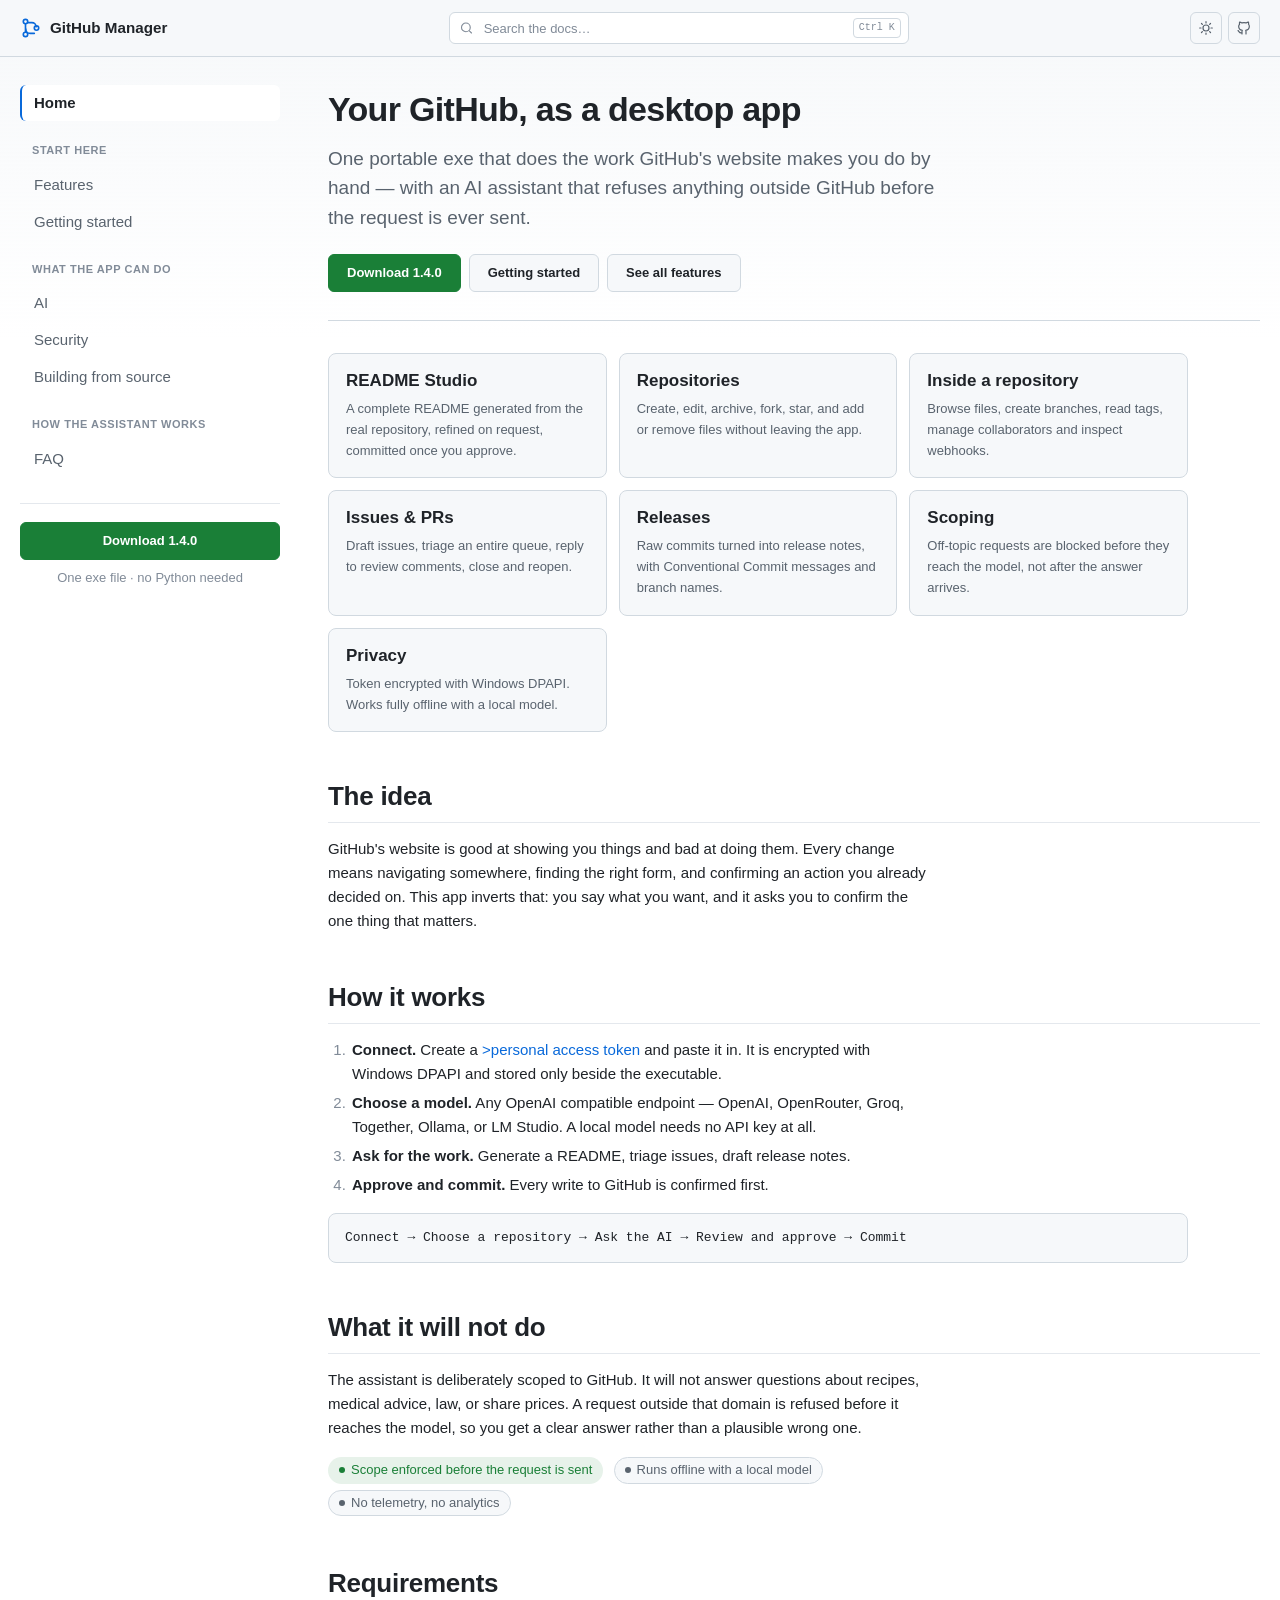
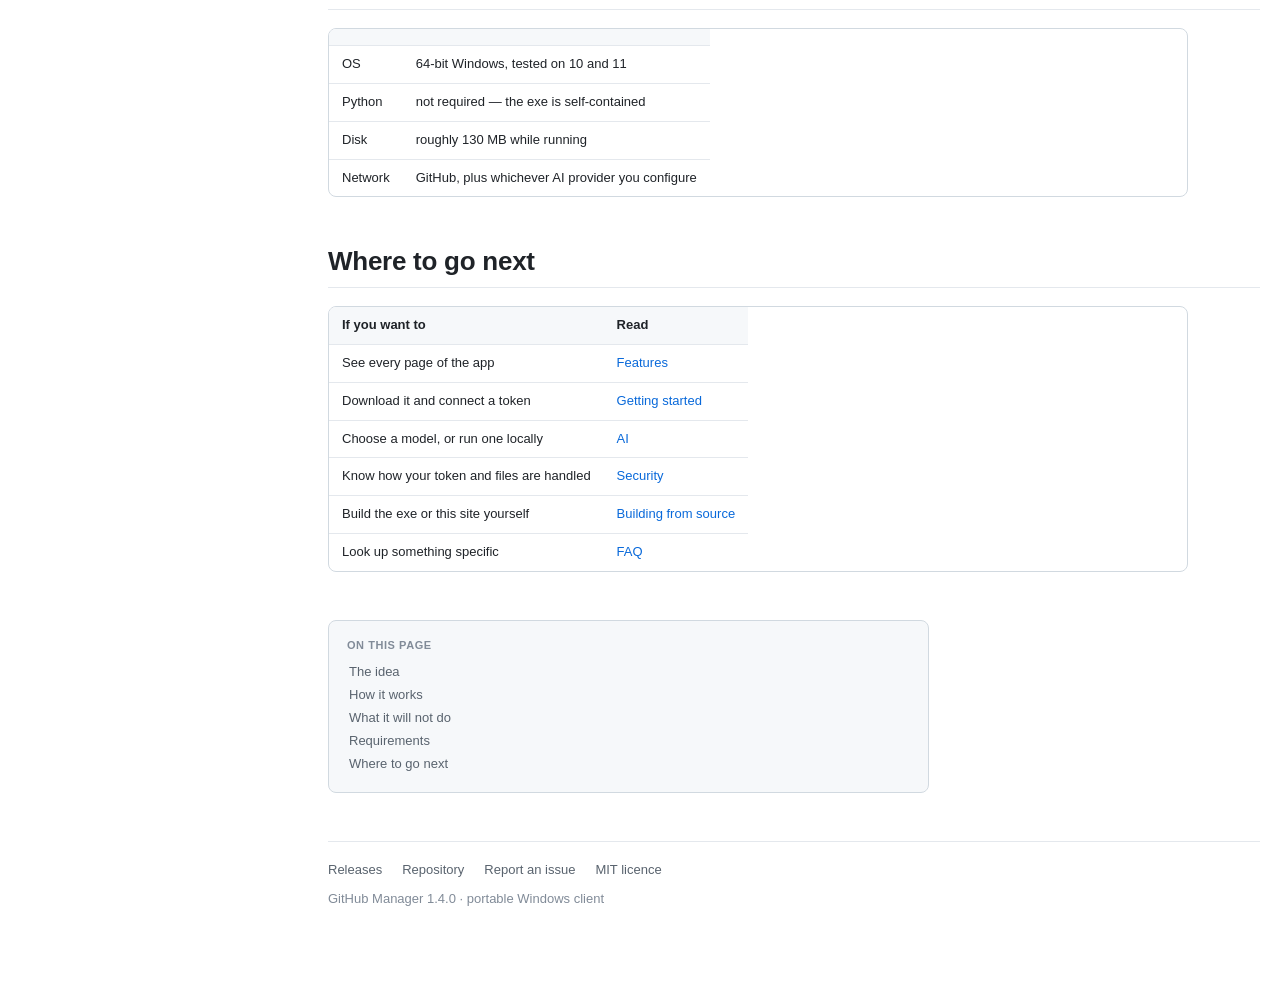
==== docs/index.html @ e084b6c0 "Add a Repository page for browsing files, branches, tags and people The Repositories page manages th" ====
<!DOCTYPE html>
<html lang="en" dir="ltr">
<head>
<meta charset="utf-8">
<meta name="viewport" content="width=device-width, initial-scale=1">
<!-- Pages are served straight from this folder with no header of our own, so the
     policy travels with the document. It refuses inline script and event handler
     attributes even if something slipped past the body sanitiser, which is what
     turns a mistake in a markdown file into broken markup instead of a compromise.
     'unsafe-inline' is needed for style only, because markdown carries style
     attributes. -->
<meta http-equiv="Content-Security-Policy" content="default-src 'self'; script-src 'self'; style-src 'self' 'unsafe-inline' https://rsms.me; font-src 'self' https://rsms.me data:; img-src 'self' data:; connect-src 'self'; object-src 'none'; base-uri 'none'; form-action 'none'; frame-ancestors 'none'">
<meta name="referrer" content="strict-origin-when-cross-origin">
<title>Home · GitHub Manager</title>
<meta name="description" content="GitHub Manager — a portable GitHub desktop client with an AI assistant that only ever works on GitHub.">
<link rel="preconnect" href="https://rsms.me/inter" crossorigin>
<link rel="stylesheet" href="https://rsms.me/inter/inter.css">
<link rel="stylesheet" href="assets/style.css">
<link rel="icon" href="assets/favicon.svg" type="image/svg+xml">
<meta property="og:title" content="Home · GitHub Manager">
<meta property="og:description" content="GitHub Manager — a portable GitHub desktop client with an AI assistant that only ever works on GitHub.">
</head>
<body>
<a class="skip" href="#main">Skip to content</a>

<header class="site-header">
  <div class="bar">
    <button class="icon-btn nav-toggle" id="navToggle" aria-label="Menu" aria-expanded="false">
      <svg viewBox="0 0 24 24" aria-hidden="true"><path d="M4 7h16M4 12h16M4 17h16"/></svg>
    </button>

    <a class="brand" href="index.html">
      <svg class="brand-mark" viewBox="0 0 24 24" aria-hidden="true">
        <circle cx="6" cy="5" r="2.4"/><circle cx="6" cy="19" r="2.4"/><circle cx="18" cy="12" r="2.4"/>
        <path d="M6 7.4v9.2M8.4 6.1h4.6a4.6 4.6 0 0 1 4.6 4.6v-.3M15.6 17.9h-4.6A4.6 4.6 0 0 1 6.4 13.3v-.3"/>
      </svg>
      <span>GitHub&nbsp;Manager</span>
    </a>

    <div class="search" role="search">
      <svg class="search-icon" viewBox="0 0 24 24" aria-hidden="true">
        <circle cx="11" cy="11" r="7"/><path d="M20 20l-3.5-3.5"/>
      </svg>
      <input id="searchInput" type="search" placeholder="Search the docs…"
             autocomplete="off" aria-label="Search the documentation" aria-controls="searchResults">
      <kbd class="hint" id="searchHint">Ctrl K</kbd>
      <div class="results" id="searchResults" hidden></div>
    </div>

    <div class="actions">
      <button class="icon-btn" id="themeToggle" aria-label="Switch theme">
        <svg class="i-sun" viewBox="0 0 24 24" aria-hidden="true">
          <circle cx="12" cy="12" r="4.5"/>
          <path d="M12 2.5v2M12 19.5v2M2.5 12h2M19.5 12h2M5.2 5.2l1.4 1.4M17.4 17.4l1.4 1.4M18.8 5.2l-1.4 1.4M6.6 17.4l-1.4 1.4"/>
        </svg>
        <svg class="i-moon" viewBox="0 0 24 24" aria-hidden="true">
          <path d="M20 14.5A8.5 8.5 0 0 1 9.5 4a8.5 8.5 0 1 0 10.5 10.5z"/>
        </svg>
      </button>
      <a class="icon-btn" href="https://github.com/mrlurix/github-manager" target="_blank" rel="noopener noreferrer" aria-label="Repository on GitHub">
        <svg viewBox="0 0 24 24" aria-hidden="true">
          <path d="M9 19c-4.3 1.4-4.3-2.5-6-3m12 5v-3.5c0-1 .1-1.4-.5-2 2.8-.3 5.5-1.4 5.5-6a4.6 4.6 0 0 0-1.3-3.2 4.2 4.2 0 0 0-.1-3.2s-1.1-.3-3.5 1.3a12 12 0 0 0-6.2 0C6.6 2.8 5.5 3.1 5.5 3.1a4.2 4.2 0 0 0-.1 3.2A4.6 4.6 0 0 0 4 9.5c0 4.6 2.7 5.7 5.5 6-.6.6-.6 1.2-.5 2V21"/>
        </svg>
      </a>
    </div>
  </div>
</header>

<div class="shell">
  <aside class="sidebar" id="sidebar">
    <nav class="nav"><a class="nav-link is-active" href="index.html" aria-current="page">Home</a><p class="nav-caption">Start here</p><a class="nav-link" href="features.html">Features</a><a class="nav-link" href="install.html">Getting started</a><p class="nav-caption">What the app can do</p><a class="nav-link" href="ai.html">AI</a><a class="nav-link" href="security.html">Security</a><a class="nav-link" href="build.html">Building from source</a><p class="nav-caption">How the assistant works</p><a class="nav-link" href="faq.html">FAQ</a></nav>
    <div class="sidebar-foot">
      <a class="btn btn-primary" href="https://github.com/mrlurix/github-manager/releases/latest/download/GitHubManager.exe" target="_blank" rel="noopener noreferrer">Download 1.4.0</a>
      <p class="muted">One exe file · no Python needed</p>
    </div>
  </aside>

  <main id="main" class="content">
<div class="hero">
  <h1>Your GitHub, as a desktop app</h1>
  <p>
    One portable exe that does the work GitHub's website makes you do by hand —
    with an AI assistant that refuses anything outside GitHub before the request
    is ever sent.
  </p>
  <div class="hero-actions">
    <a class="btn btn-primary" href="https://github.com/mrlurix/github-manager/releases/latest" target="_blank" rel="noopener noreferrer">Download 1.4.0</a>
    <a class="btn" href="install.html" target="_blank" rel="noopener noreferrer">Getting started</a>
    <a class="btn" href="features.html" target="_blank" rel="noopener noreferrer">See all features</a>
  </div>
</div>
<div class="cards">
  <div class="card">
    <h3>README Studio</h3>
    <p>A complete README generated from the real repository, refined on request, committed once you approve.</p>
  </div>
  <div class="card">
    <h3>Repositories</h3>
    <p>Create, edit, archive, fork, star, and add or remove files without leaving the app.</p>
  </div>
  <div class="card">
    <h3>Inside a repository</h3>
    <p>Browse files, create branches, read tags, manage collaborators and inspect webhooks.</p>
  </div>
  <div class="card">
    <h3>Issues &amp; PRs</h3>
    <p>Draft issues, triage an entire queue, reply to review comments, close and reopen.</p>
  </div>
  <div class="card">
    <h3>Releases</h3>
    <p>Raw commits turned into release notes, with Conventional Commit messages and branch names.</p>
  </div>
  <div class="card">
    <h3>Scoping</h3>
    <p>Off-topic requests are blocked before they reach the model, not after the answer arrives.</p>
  </div>
  <div class="card">
    <h3>Privacy</h3>
    <p>Token encrypted with Windows DPAPI. Works fully offline with a local model.</p>
  </div>
</div>
<h2 id="the-idea">The idea</h2>
<p>GitHub's website is good at showing you things and bad at doing them. Every
change means navigating somewhere, finding the right form, and confirming an
action you already decided on. This app inverts that: you say what you want, and
it asks you to confirm the one thing that matters.</p>
<h2 id="how-it-works">How it works</h2>
<ol>
<li><strong>Connect.</strong> Create a <a href="https://github.com/settings/tokens" target="_blank" rel="noopener noreferrer">&gt;personal access token</a>
and paste it in. It is encrypted with Windows DPAPI and stored only beside
the executable.</li>
<li><strong>Choose a model.</strong> Any OpenAI compatible endpoint — OpenAI, OpenRouter,
Groq, Together, Ollama, or LM Studio. A local model needs no API key at all.</li>
<li><strong>Ask for the work.</strong> Generate a README, triage issues, draft release notes.</li>
<li><strong>Approve and commit.</strong> Every write to GitHub is confirmed first.</li>
</ol>
<pre><code class="language-text">Connect → Choose a repository → Ask the AI → Review and approve → Commit
</code></pre>
<h2 id="what-it-will-not-do">What it will not do</h2>
<p>The assistant is deliberately scoped to GitHub. It will not answer questions
about recipes, medical advice, law, or share prices. A request outside that
domain is refused before it reaches the model, so you get a clear answer rather
than a plausible wrong one.</p>
<p><span class="pill pill-ok">Scope enforced before the request is sent</span>
<span class="pill">Runs offline with a local model</span>
<span class="pill">No telemetry, no analytics</span></p>
<h2 id="requirements">Requirements</h2>
<table>
<thead>
<tr>
<th></th>
<th></th>
</tr>
</thead>
<tbody>
<tr>
<td>OS</td>
<td>64-bit Windows, tested on 10 and 11</td>
</tr>
<tr>
<td>Python</td>
<td>not required — the exe is self-contained</td>
</tr>
<tr>
<td>Disk</td>
<td>roughly 130 MB while running</td>
</tr>
<tr>
<td>Network</td>
<td>GitHub, plus whichever AI provider you configure</td>
</tr>
</tbody>
</table>
<h2 id="where-to-go-next">Where to go next</h2>
<table>
<thead>
<tr>
<th>If you want to</th>
<th>Read</th>
</tr>
</thead>
<tbody>
<tr>
<td>See every page of the app</td>
<td><a href="features.html" target="_blank" rel="noopener noreferrer">Features</a></td>
</tr>
<tr>
<td>Download it and connect a token</td>
<td><a href="install.html" target="_blank" rel="noopener noreferrer">Getting started</a></td>
</tr>
<tr>
<td>Choose a model, or run one locally</td>
<td><a href="ai.html" target="_blank" rel="noopener noreferrer">AI</a></td>
</tr>
<tr>
<td>Know how your token and files are handled</td>
<td><a href="security.html" target="_blank" rel="noopener noreferrer">Security</a></td>
</tr>
<tr>
<td>Build the exe or this site yourself</td>
<td><a href="build.html" target="_blank" rel="noopener noreferrer">Building from source</a></td>
</tr>
<tr>
<td>Look up something specific</td>
<td><a href="faq.html" target="_blank" rel="noopener noreferrer">FAQ</a></td>
</tr>
</tbody>
</table>

<nav class="toc" aria-labelledby="toc-heading"><p class="toc-title" id="toc-heading">On this page</p><ul><li class="toc-item toc-level-2"><a href="#the-idea">The idea</a></li><li class="toc-item toc-level-2"><a href="#how-it-works">How it works</a></li><li class="toc-item toc-level-2"><a href="#what-it-will-not-do">What it will not do</a></li><li class="toc-item toc-level-2"><a href="#requirements">Requirements</a></li><li class="toc-item toc-level-2"><a href="#where-to-go-next">Where to go next</a></li></ul></nav>
    <footer class="page-foot">
      <nav class="foot-nav" aria-label="Footer">
        <a href="https://github.com/mrlurix/github-manager/releases/latest" target="_blank" rel="noopener noreferrer">Releases</a>
        <a href="https://github.com/mrlurix/github-manager" target="_blank" rel="noopener noreferrer">Repository</a>
        <a href="https://github.com/mrlurix/github-manager/issues" target="_blank" rel="noopener noreferrer">Report an issue</a>
        <a href="https://github.com/mrlurix/github-manager/blob/main/LICENSE" target="_blank" rel="noopener noreferrer">MIT licence</a>
      </nav>
      <p class="muted-foot">GitHub Manager 1.4.0 &middot; portable Windows client</p>
    </footer>
  </main>
</div>

<script src="assets/search.js"></script>
<script src="assets/app.js"></script>
</body>
</html>
---- docs/assets/style.css ----
/* GitHub Manager documentation site.
   ---------------------------------------------------------------------------
   A dark-first theme modelled on the reading experience of GitHub's own docs:
   near-black surfaces, a wide persistent sidebar, and typography that does the
   work rather than decoration.

   Four rules hold the design together:

   1. Black is the default, not an inversion. Light mode is derived from the
      same hue ramp rather than being a separate palette, so the two never drift.
   2. One measure for prose (about 72 characters). Code and tables are allowed to
      run wider, because a path that wraps is a path you cannot read.
   3. Hierarchy from weight and spacing. The type scale moves in small steps, so
      no single jump shouts.
   4. Green means "this works", red means "this breaks", amber means "look here".
      Nothing else is coloured, so a colour always carries meaning.
*/

/* ------------------------------------------------------------------- tokens */
:root {
  /* Surfaces climb in lightness toward the reader. Each step is deliberately
     small: on a dark theme, big jumps between panels look like holes. */
  --bg: #010409;
  --bg-raised: #0d1117;
  --surface: #161b22;
  --surface-2: #1c2128;
  --surface-3: #262c36;

  --border: #30363d;
  --border-strong: #484f58;
  --border-subtle: #21262d;

  --text: #f0f6fc;
  --text-dim: #9198a1;
  --text-faint: #6e7681;

  --accent: #2f81f7;
  --accent-hover: #4c8ef7;
  --accent-soft: rgba(47, 129, 247, 0.12);
  --accent-line: rgba(47, 129, 247, 0.4);

  --ok: #3fb950;
  --ok-soft: rgba(63, 185, 80, 0.14);
  --warn: #d29922;
  --warn-soft: rgba(210, 153, 34, 0.14);
  --danger: #f85149;
  --danger-soft: rgba(248, 81, 73, 0.12);

  --focus: #1f6feb;

  /* Type scale: 1.125 ratio, capped so headings never dominate the measure. */
  --step--1: 0.8125rem;
  --step-0: 0.9375rem;
  --step-1: 1.0625rem;
  --step-2: 1.1875rem;
  --step-3: 1.375rem;
  --step-4: 1.625rem;
  --step-5: 2.125rem;

  --sans: "Inter", -apple-system, BlinkMacSystemFont, "Segoe UI", "Noto Sans",
    Helvetica, Arial, sans-serif;
  --mono: ui-monospace, SFMono-Regular, "SF Mono", Menlo, Consolas,
    "Liberation Mono", monospace;

  --header-h: 56px;
  --sidebar-w: 260px;
  --measure: 72ch;
  --radius-sm: 6px;
  --radius: 8px;
  --ease: cubic-bezier(0.2, 0, 0.13, 1);
}

/* Light mode is a re-mapping of the same ramp, not a second design. */
html[data-theme="light"] {
  --bg: #ffffff;
  --bg-raised: #f6f8fa;
  --surface: #ffffff;
  --surface-2: #f6f8fa;
  --surface-3: #eaeef2;

  --border: #d1d9e0;
  --border-strong: #afb8c1;
  --border-subtle: #e4e8ed;

  --text: #1f2328;
  --text-dim: #59636e;
  --text-faint: #818b98;

  --accent: #0969da;
  --accent-hover: #0550ae;
  --accent-soft: rgba(9, 105, 218, 0.08);
  --accent-line: rgba(9, 105, 218, 0.3);

  --ok: #1a7f37;
  --ok-soft: rgba(26, 127, 55, 0.1);
  --warn: #9a6700;
  --warn-soft: rgba(154, 103, 0, 0.1);
  --danger: #cf222e;
  --danger-soft: rgba(207, 34, 46, 0.08);

  --focus: #0969da;
}

* { box-sizing: border-box; }

html {
  scroll-behavior: smooth;
  scroll-padding-top: calc(var(--header-h) + 16px);
  -webkit-text-size-adjust: 100%;
}

body {
  margin: 0;
  background: var(--bg);
  color: var(--text);
  font-family: var(--sans);
  font-size: var(--step-0);
  line-height: 1.6;
  -webkit-font-smoothing: antialiased;
  /* GitHub's UI font has old-style numerals in places; this keeps digits lining
     up in tables and shortcut lists. */
  font-variant-numeric: tabular-nums;
}

/* The header is opaque enough to sit on content while scrolling without the text
   showing through, which is what makes a sticky bar feel solid rather than
   ghostly. */
body::before {
  content: "";
  position: fixed;
  inset: 0 0 auto 0;
  height: 340px;
  background: linear-gradient(180deg, var(--bg-raised), transparent);
  pointer-events: none;
  z-index: 0;
}

a { color: var(--accent); text-decoration: none; }
a:hover { color: var(--accent-hover); text-decoration: underline; }
a:focus-visible, button:focus-visible, input:focus-visible {
  outline: 2px solid var(--focus);
  outline-offset: 2px;
  border-radius: 3px;
}

svg {
  width: 16px; height: 16px;
  fill: none; stroke: currentColor;
  stroke-width: 1.8; stroke-linecap: round; stroke-linejoin: round;
  flex: none;
}

::selection { background: var(--accent-soft); }

.skip {
  position: absolute; inset-inline-start: -9999px; top: 0; z-index: 100;
  background: var(--accent); color: #fff; font-weight: 600;
  padding: 10px 16px; border-radius: 0 0 var(--radius-sm) var(--radius-sm);
}
.skip:focus { inset-inline-start: 12px; }

/* ------------------------------------------------------------------- header */
.site-header {
  position: sticky; top: 0; z-index: 40;
  background: var(--bg-raised);
  border-bottom: 1px solid var(--border);
}

.bar {
  height: var(--header-h);
  display: flex; align-items: center; gap: 12px;
  padding: 0 20px; max-width: 1400px; margin: 0 auto;
}

.brand {
  display: flex; align-items: center; gap: 8px;
  font-weight: 600; font-size: 0.95rem; color: var(--text);
  white-space: nowrap;
}
.brand:hover { text-decoration: none; color: var(--accent-hover); }
.brand-mark { width: 22px; height: 22px; color: var(--accent); }

.icon-btn {
  display: grid; place-items: center;
  width: 32px; height: 32px; flex: none;
  border: 1px solid var(--border); border-radius: var(--radius-sm);
  background: transparent; color: var(--text-dim); cursor: pointer;
  transition: color .14s var(--ease), border-color .14s var(--ease);
}
.icon-btn:hover { color: var(--text); border-color: var(--border-strong); }
html[data-theme="light"] .i-moon,
html:not([data-theme="light"]) .i-sun { display: none; }

.nav-toggle { display: none; }
.actions { display: flex; gap: 6px; flex: none; }

/* -------------------------------------------------------------------- search */
.search { position: relative; flex: 1; max-width: 460px; margin-inline: auto; }

.search-icon {
  position: absolute; inset-inline-start: 10px; top: 50%;
  transform: translateY(-50%);
  color: var(--text-faint); pointer-events: none; width: 15px; height: 15px;
}

.search input {
  width: 100%; height: 32px;
  padding: 0 60px 0 34px;
  border: 1px solid var(--border); border-radius: var(--radius-sm);
  background: var(--bg); color: var(--text);
  font: inherit; font-size: var(--step--1); outline: none;
  transition: border-color .14s var(--ease), box-shadow .14s var(--ease);
}
.search input::placeholder { color: var(--text-faint); }
.search input:focus {
  border-color: var(--accent);
  box-shadow: 0 0 0 3px var(--accent-soft);
}
.search input::-webkit-search-cancel-button { display: none; }

.hint {
  position: absolute; inset-inline-end: 8px; top: 50%; transform: translateY(-50%);
  font-family: var(--mono); font-size: 10px; color: var(--text-faint);
  border: 1px solid var(--border); border-radius: 4px; padding: 1px 5px;
  pointer-events: none;
}
.search input:focus ~ .hint { display: none; }

.results {
  position: absolute; top: calc(100% + 8px); inset-inline: 0;
  background: var(--surface); border: 1px solid var(--border-strong);
  border-radius: var(--radius); box-shadow: 0 16px 48px rgba(1, 4, 9, 0.8);
  max-height: min(66vh, 500px); overflow-y: auto; overscroll-behavior: contain;
  padding: 5px; z-index: 60;
}

.result {
  display: block; padding: 8px 11px;
  border-radius: var(--radius-sm);
  color: var(--text); line-height: 1.5;
  border-inline-start: 2px solid transparent;
}
.result:hover, .result.is-active {
  background: var(--surface-2); text-decoration: none;
  border-inline-start-color: var(--accent);
}
.result-title { display: block; font-weight: 600; font-size: var(--step--1); }
.result-page {
  display: inline-block; font-size: 10.5px; color: var(--accent);
  background: var(--accent-soft); border-radius: 4px;
  padding: 0 5px; margin-inline-end: 6px; font-weight: 600;
}
.result-text { display: block; font-size: var(--step--1); color: var(--text-dim); margin-top: 3px; }
.result-text mark, .result-title mark {
  background: rgba(210, 153, 34, 0.35); color: var(--text);
  border-radius: 2px; padding: 0 1px;
}
.result-empty { padding: 18px; text-align: center; color: var(--text-faint); font-size: var(--step--1); }

/* --------------------------------------------------------------------- shell */
.shell {
  position: relative; z-index: 1;
  display: grid; grid-template-columns: var(--sidebar-w) minmax(0, 1fr);
  gap: 48px; max-width: 1400px; margin: 0 auto; padding: 0 20px 72px;
}

.sidebar {
  position: sticky; top: var(--header-h); align-self: start;
  padding: 28px 0 24px;
  /* The sidebar scrolls inside the viewport instead of running past it, so the
     last nav item is always reachable without scrolling the whole page. */
  max-height: calc(100vh - var(--header-h));
  overflow-y: auto; overscroll-behavior: contain;
}

.nav { display: flex; flex-direction: column; gap: 1px; }

.nav-caption {
  font-size: 0.6875rem; font-weight: 600;
  text-transform: uppercase; letter-spacing: 0.05em;
  color: var(--text-faint);
  padding: 0 12px; margin: 20px 0 6px;
}
.nav-caption:first-child { margin-top: 0; }

.nav-link {
  display: flex; align-items: center; gap: 8px;
  padding: 6px 12px; border-radius: var(--radius-sm);
  color: var(--text-dim); font-size: var(--step-0); font-weight: 500;
  border-inline-start: 2px solid transparent;
  transition: color .14s var(--ease), background .14s var(--ease);
}
.nav-link:hover { background: var(--surface); color: var(--text); text-decoration: none; }
.nav-link.is-active {
  color: var(--text); background: var(--surface);
  border-inline-start-color: var(--accent); font-weight: 600;
}

.sidebar-foot {
  margin-top: 26px; padding-top: 18px;
  border-top: 1px solid var(--border-subtle);
}

.btn {
  display: inline-flex; align-items: center; justify-content: center; gap: 7px;
  width: 100%; padding: 8px 16px;
  border-radius: var(--radius-sm);
  font-weight: 600; font-size: var(--step--1); line-height: 20px;
  border: 1px solid var(--border); color: var(--text);
  background: var(--surface-2); cursor: pointer;
  transition: background .14s var(--ease), border-color .14s var(--ease);
}
.btn:hover { background: var(--surface-3); border-color: var(--border-strong); text-decoration: none; }
.btn-primary {
  background: var(--ok); border-color: var(--ok); color: #fff;
}
.btn-primary:hover { background: #2ea043; border-color: #2ea043; color: #fff; }

.muted {
  color: var(--text-faint); font-size: var(--step--1);
  text-align: center; margin: 8px 0 0;
}

/* ------------------------------------------------------------------- content */
.content { padding-top: 32px; min-width: 0; }

.hero {
  padding: 0 0 28px; margin-bottom: 32px;
  border-bottom: 1px solid var(--border);
}
.hero h1 {
  font-size: var(--step-5); margin: 0 0 14px;
  line-height: 1.2; font-weight: 600; letter-spacing: -0.02em;
  text-wrap: balance;
}
.hero p {
  color: var(--text-dim); font-size: var(--step-2); margin: 0 0 22px;
  line-height: 1.55; max-width: 58ch; text-wrap: pretty;
}
.hero-actions { display: flex; gap: 8px; flex-wrap: wrap; }
.hero-actions .btn { width: auto; padding-inline: 18px; }

/* Prose is capped at the measure; everything else opts out explicitly below. */
.content > h2, .content > h3, .content > h4,
.content > p, .content > ul, .content > ol,
.content > blockquote { max-width: var(--measure); }

h2 {
  font-size: var(--step-4); margin: 48px 0 14px; padding-bottom: 8px;
  border-bottom: 1px solid var(--border-subtle);
  font-weight: 600; letter-spacing: -0.01em; line-height: 1.3;
  scroll-margin-top: calc(var(--header-h) + 16px);
}
h2:first-child { margin-top: 0; }

h3 {
  font-size: var(--step-2); margin: 32px 0 10px;
  font-weight: 600; line-height: 1.35;
  scroll-margin-top: calc(var(--header-h) + 16px);
}
h4 {
  font-size: var(--step-1); margin: 24px 0 8px;
  font-weight: 600; color: var(--text);
  scroll-margin-top: calc(var(--header-h) + 16px);
}
p { margin: 14px 0; }

ul, ol { padding-inline-start: 22px; margin: 14px 0; }
li { margin: 5px 0; padding-inline-start: 2px; }
li::marker { color: var(--text-faint); }
li > ul, li > ol { margin: 5px 0; }
strong { font-weight: 600; }

code {
  font-family: var(--mono); font-size: 0.85em;
  background: var(--surface-2);
  border: 1px solid var(--border-subtle);
  border-radius: 4px; padding: 0.15em 0.4em;
  direction: ltr; unicode-bidi: embed;
  overflow-wrap: anywhere;
}

/* Code and tables may exceed the measure; prose may not. */
pre, table { max-width: min(100%, 860px); }

pre {
  background: var(--bg-raised); border: 1px solid var(--border);
  border-radius: var(--radius); padding: 14px 16px; overflow-x: auto;
  direction: ltr; text-align: left; margin: 16px 0; line-height: 1.55;
  font-size: 0.8125rem;
}
pre code {
  background: none; border: none; padding: 0; font-size: inherit;
  overflow-wrap: normal;
}

blockquote {
  margin: 18px 0; padding: 10px 16px;
  border-inline-start: 3px solid var(--border-strong);
  color: var(--text-dim);
  max-width: var(--measure);
}
blockquote p { margin: 5px 0; }
blockquote > :first-child { margin-top: 0; }
blockquote > :last-child { margin-bottom: 0; }

table {
  border-collapse: collapse; width: 100%; margin: 18px 0;
  font-size: var(--step--1); display: block; overflow-x: auto;
  border: 1px solid var(--border); border-radius: var(--radius);
}
th, td {
  border-bottom: 1px solid var(--border-subtle);
  padding: 8px 13px; text-align: start; vertical-align: top;
}
th { background: var(--surface-2); font-weight: 600; white-space: nowrap; }
tbody tr:last-child td { border-bottom: none; }
tbody tr:hover { background: var(--surface); }

hr { border: none; border-top: 1px solid var(--border); margin: 36px 0; }

/* -------------------------------------------------------------- feature grid */
.cards {
  display: grid; grid-template-columns: repeat(auto-fit, minmax(230px, 1fr));
  gap: 12px; margin: 22px 0; max-width: min(100%, 860px);
}

.card {
  background: var(--bg-raised); border: 1px solid var(--border);
  border-radius: var(--radius); padding: 16px 17px;
  transition: border-color .16s var(--ease);
}
.card:hover { border-color: var(--border-strong); }
.card h3 { margin: 0 0 6px; font-size: var(--step-1); }
.card p { margin: 0; color: var(--text-dim); font-size: var(--step--1); line-height: 1.6; }
.card-icon { width: 22px; height: 22px; color: var(--accent); margin-bottom: 9px; }

/* A pill carries a state, so it gets a leading dot to read at a glance. */
.pill {
  display: inline-flex; align-items: center; gap: 6px;
  font-size: var(--step--1); font-weight: 500;
  padding: 2px 10px; border-radius: 999px;
  border: 1px solid var(--border); background: var(--surface-2);
  color: var(--text-dim);
  margin-inline-end: 6px; margin-block: 3px;
}
.pill::before {
  content: ""; width: 6px; height: 6px; border-radius: 50%;
  background: currentColor; flex: none;
}
.pill-ok { color: var(--ok); border-color: transparent; background: var(--ok-soft); }
.pill-warn { color: var(--warn); border-color: transparent; background: var(--warn-soft); }

/* ----------------------------------------------------------------------- toc */
.toc {
  margin: 48px 0 0; padding: 16px 18px;
  background: var(--bg-raised); border: 1px solid var(--border);
  border-radius: var(--radius); max-width: var(--measure);
}
.toc-title {
  margin: 0 0 8px; font-size: 0.6875rem; font-weight: 600;
  text-transform: uppercase; letter-spacing: 0.05em; color: var(--text-faint);
}
.toc ul { list-style: none; padding: 0; margin: 0; }
.toc-item { margin: 2px 0; font-size: var(--step--1); }
.toc-level-3 { padding-inline-start: 16px; }
.toc-item a { color: var(--text-dim); }
.toc-item a:hover { color: var(--accent); }

.page-foot {
  margin: 48px 0 0; padding-top: 18px;
  border-top: 1px solid var(--border-subtle);
  color: var(--text-faint); font-size: var(--step--1);
}
.page-foot p { margin: 4px 0; }

.foot-nav { display: flex; flex-wrap: wrap; gap: 4px 20px; margin-bottom: 8px; }
.foot-nav a { color: var(--text-dim); font-weight: 500; }
.foot-nav a:hover { color: var(--accent); }
.muted-foot { margin: 0; }

/* --------------------------------------------------------------- responsive */
@media (max-width: 1000px) {
  .shell { grid-template-columns: minmax(0, 1fr); gap: 0; }
  .nav-toggle { display: grid; }

  .sidebar {
    position: fixed; inset-block: var(--header-h) 0; inset-inline-start: 0;
    width: 280px; background: var(--bg-raised);
    border-inline-end: 1px solid var(--border);
    padding: 22px 16px; overflow-y: auto; z-index: 35;
    max-height: none;
    transform: translateX(-100%); transition: transform .2s var(--ease);
  }
  .sidebar.is-open { transform: translateX(0); box-shadow: 0 0 48px rgba(1, 4, 9, 0.9); }

  .search { max-width: none; }
  .hint { display: none; }
  .content { padding-top: 24px; }
  .content > h2, .content > h3, .content > h4, .content > p,
  .content > ul, .content > ol, .content > blockquote,
  pre, table, .cards, .toc { max-width: 100%; }
}

@media (max-width: 600px) {
  .bar { padding: 0 12px; gap: 8px; }
  .brand span { display: none; }
  .search input { padding-inline-end: 10px; }
  .shell { padding-inline: 14px; }
  .hero h1 { font-size: var(--step-4); }
  .hero p { font-size: var(--step-1); }
  .hero-actions .btn { width: 100%; }
  h2 { font-size: var(--step-3); }
}

@media (prefers-reduced-motion: reduce) {
  html { scroll-behavior: auto; }
  *, *::before, *::after {
    animation-duration: 0.01ms !important;
    transition-duration: 0.01ms !important;
  }
}

@media print {
  .site-header, .sidebar, .toc, .page-foot, .search { display: none; }
  .shell { display: block; padding: 0; }
  .content { max-width: none; padding: 0; }
  body { background: #fff; color: #000; }
}
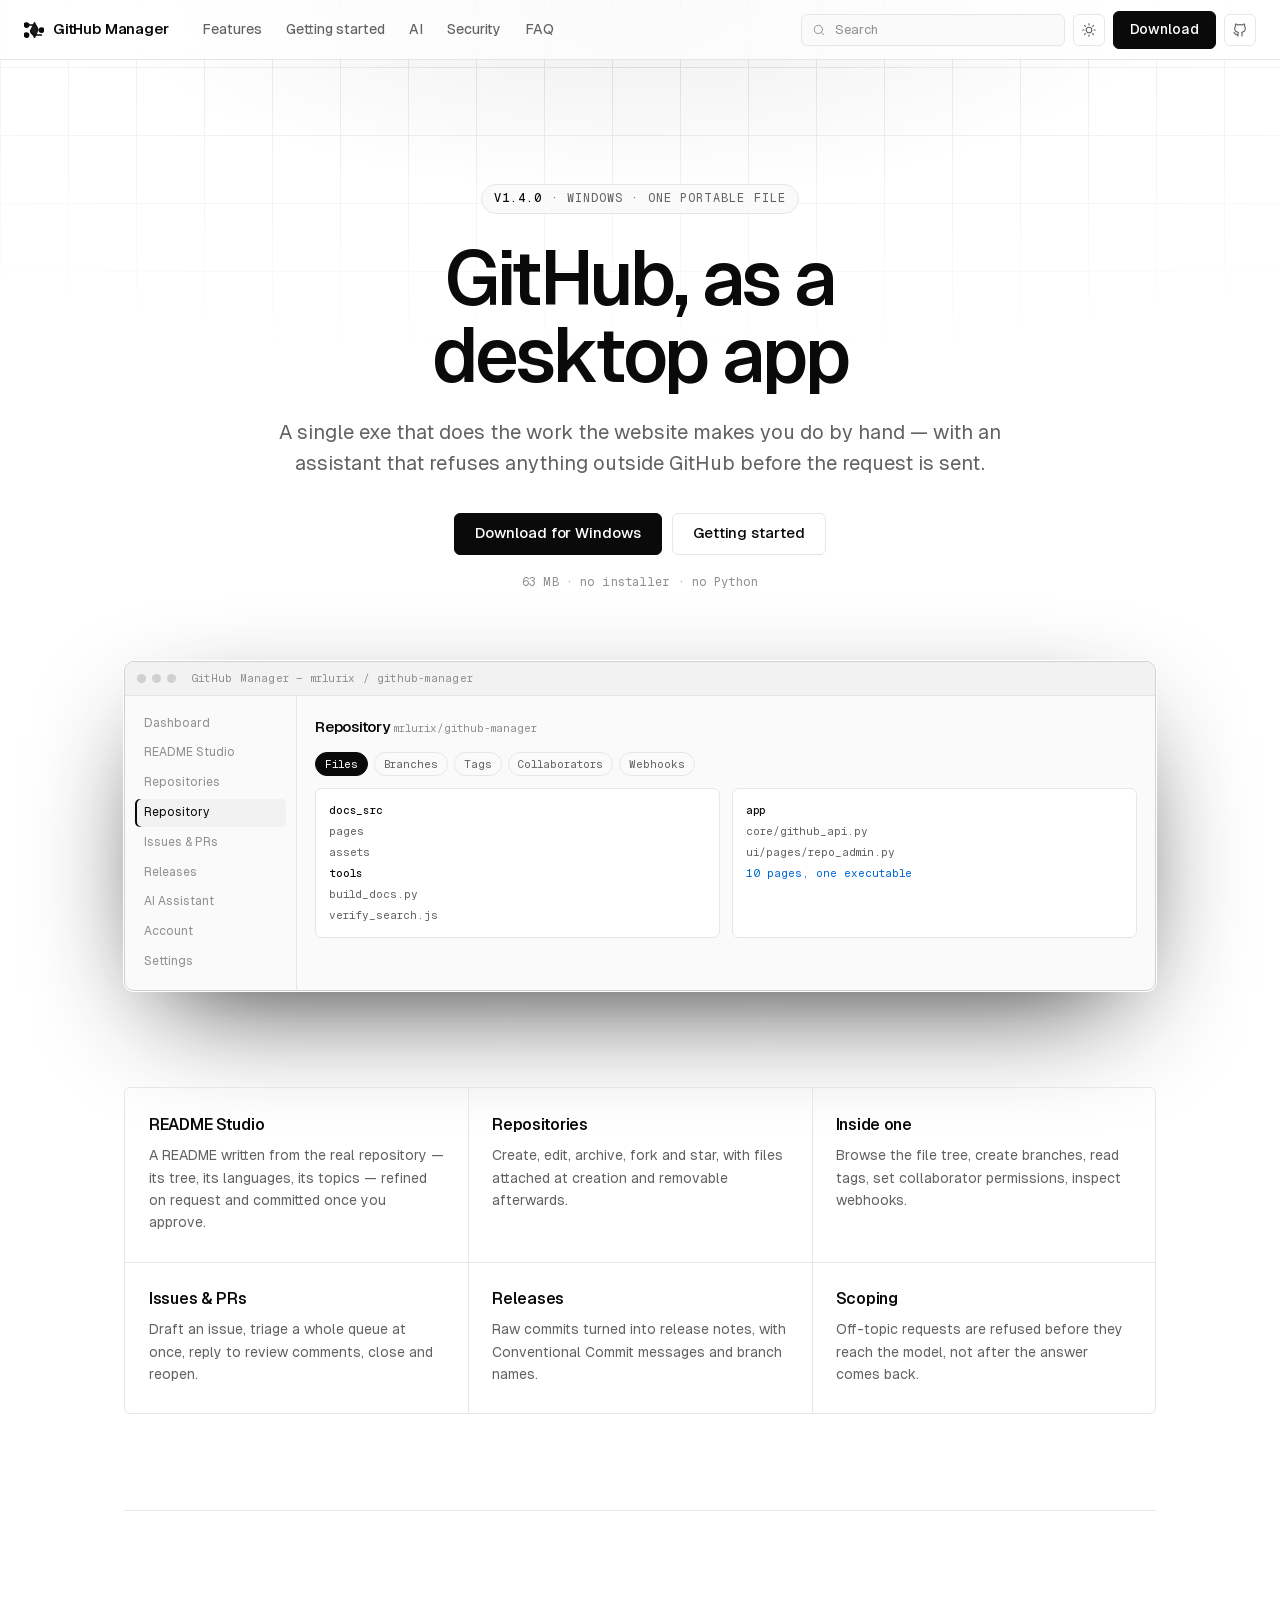
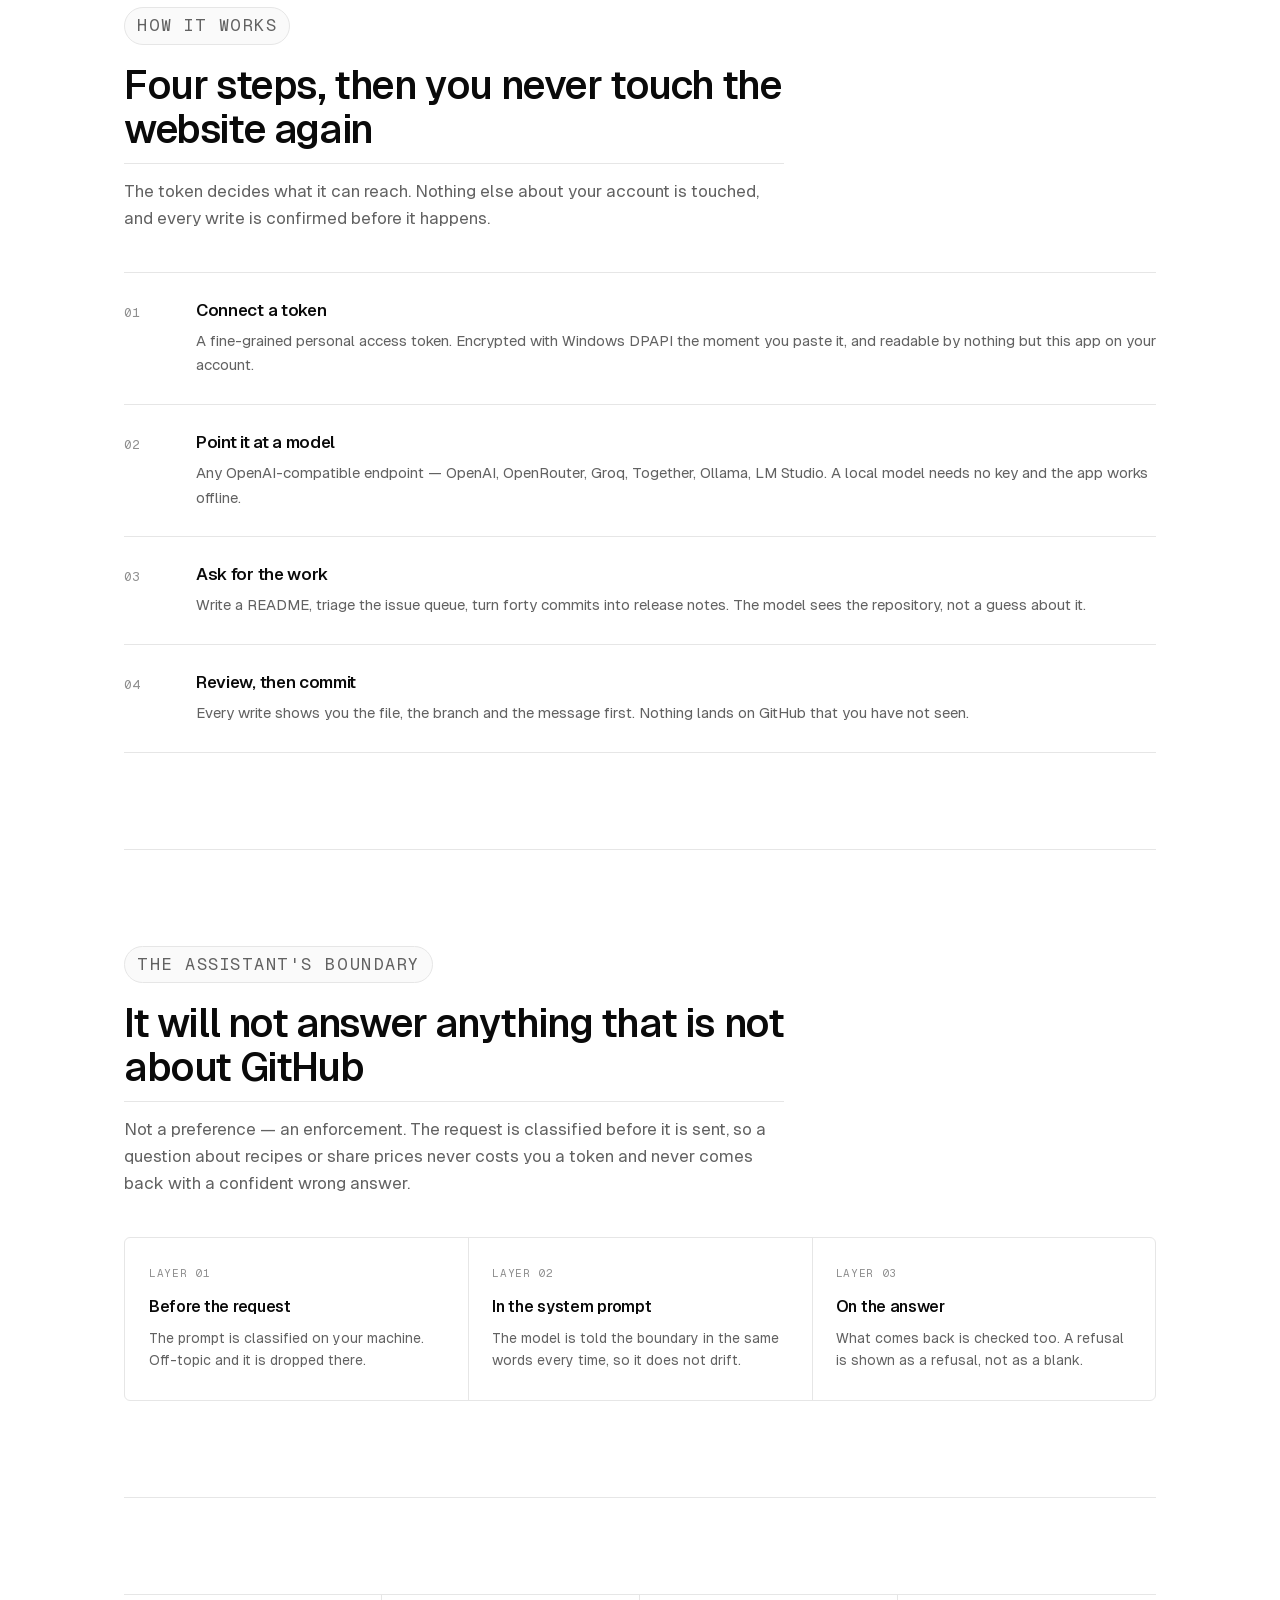
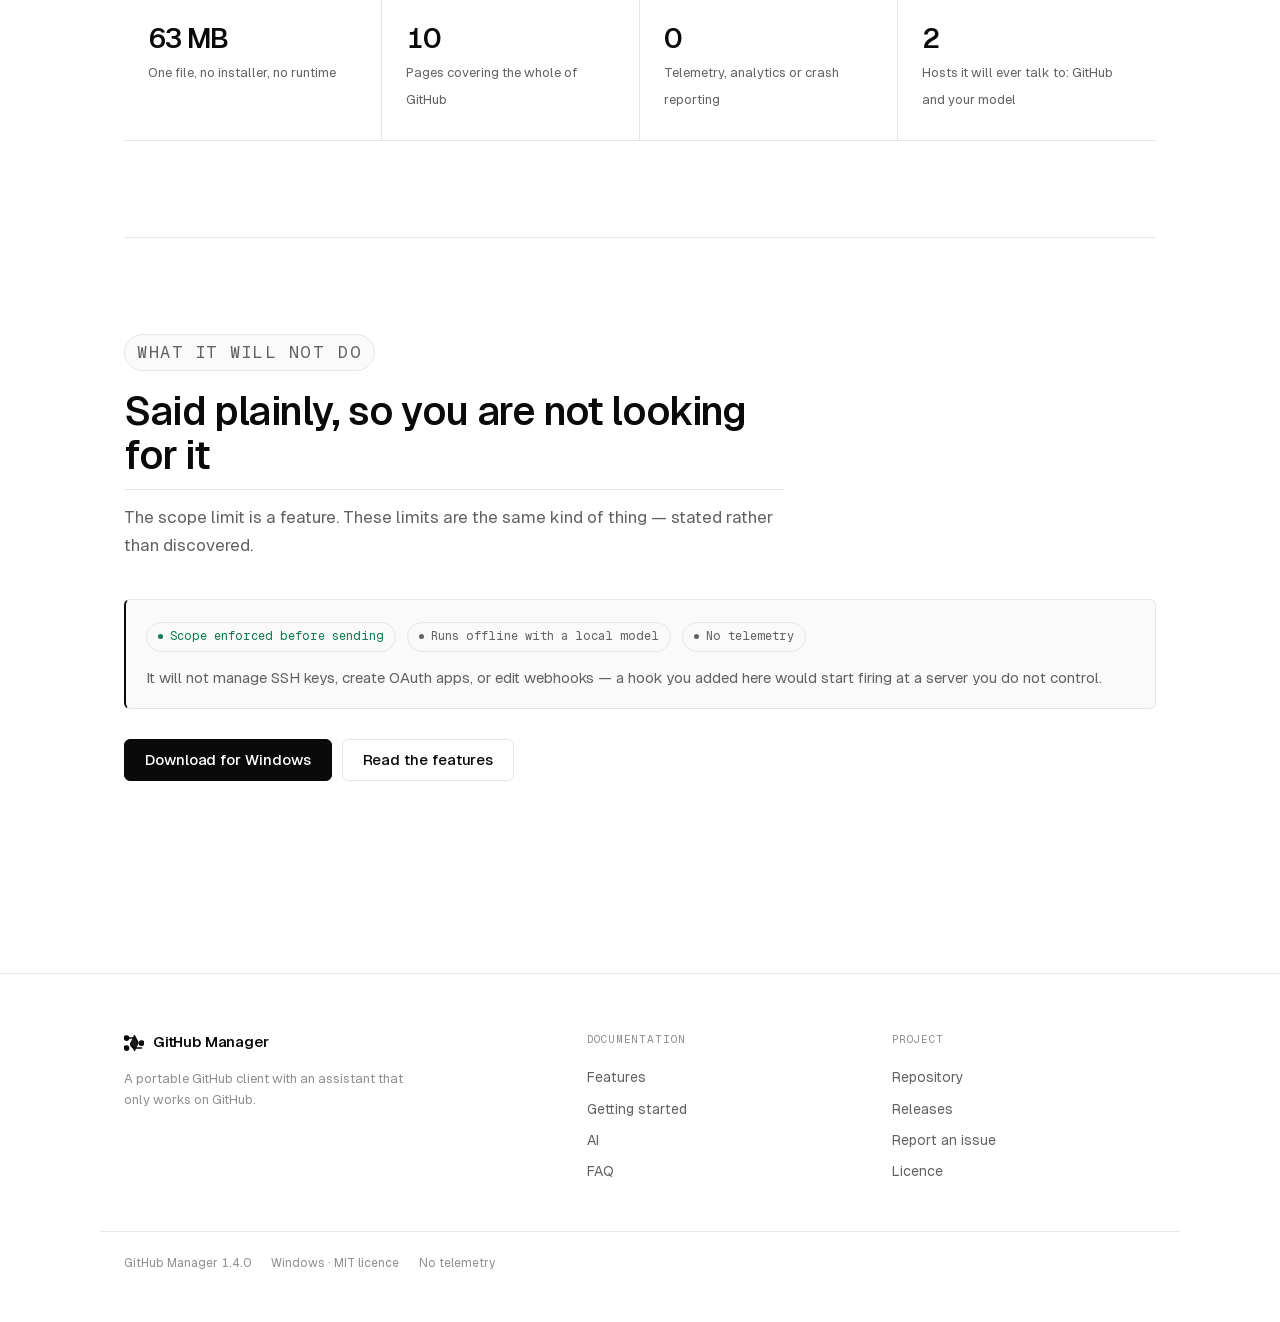
==== commit d7f9285d: "Rebuild the site in Vercel's register, and verify it properly The design was written from scratch. W" ====
--- a/docs/index.html
+++ b/docs/index.html
@@ -1,5 +1,5 @@
 <!DOCTYPE html>
-<html lang="en" dir="ltr">
+<html lang="en" dir="ltr" class="gridfield">
 <head>
 <meta charset="utf-8">
 <meta name="viewport" content="width=device-width, initial-scale=1">
@@ -7,18 +7,24 @@
      policy travels with the document. It refuses inline script and event handler
      attributes even if something slipped past the body sanitiser, which is what
      turns a mistake in a markdown file into broken markup instead of a compromise.
-     'unsafe-inline' is needed for style only, because markdown carries style
+     The fonts are self-hosted, so nothing on this page reaches a third party:
+     'unsafe-inline' is there for style only, because markdown carries style
      attributes. -->
-<meta http-equiv="Content-Security-Policy" content="default-src 'self'; script-src 'self'; style-src 'self' 'unsafe-inline' https://rsms.me; font-src 'self' https://rsms.me data:; img-src 'self' data:; connect-src 'self'; object-src 'none'; base-uri 'none'; form-action 'none'; frame-ancestors 'none'">
+<meta http-equiv="Content-Security-Policy" content="default-src 'self'; script-src 'self'; style-src 'self' 'unsafe-inline'; font-src 'self'; img-src 'self' data:; connect-src 'self'; object-src 'none'; base-uri 'none'; form-action 'none'; frame-ancestors 'none'">
 <meta name="referrer" content="strict-origin-when-cross-origin">
-<title>Home · GitHub Manager</title>
-<meta name="description" content="GitHub Manager — a portable GitHub desktop client with an AI assistant that only ever works on GitHub.">
-<link rel="preconnect" href="https://rsms.me/inter" crossorigin>
-<link rel="stylesheet" href="https://rsms.me/inter/inter.css">
+<title>GitHub Manager</title>
+<meta name="description" content="A portable GitHub client for Windows, with an AI assistant that only ever works on GitHub.">
+<link rel="canonical" href="https://mrlurix.github.io/github-manager/">
 <link rel="stylesheet" href="assets/style.css">
 <link rel="icon" href="assets/favicon.svg" type="image/svg+xml">
-<meta property="og:title" content="Home · GitHub Manager">
-<meta property="og:description" content="GitHub Manager — a portable GitHub desktop client with an AI assistant that only ever works on GitHub.">
+<link rel="preload" href="assets/fonts/Geist-Variable.woff2" as="font" type="font/woff2" crossorigin>
+<meta property="og:type" content="website">
+<meta property="og:title" content="GitHub Manager">
+<meta property="og:description" content="A portable GitHub client for Windows, with an AI assistant that only ever works on GitHub.">
+<meta property="og:image" content="https://opengraph.githubassets.com/1/github-manager">
+<meta name="twitter:card" content="summary_large_image">
+<meta name="theme-color" content="#000000" media="(prefers-color-scheme: dark)">
+<meta name="theme-color" content="#ffffff" media="(prefers-color-scheme: light)">
 </head>
 <body>
 <a class="skip" href="#main">Skip to content</a>
@@ -30,33 +36,38 @@
     </button>
 
     <a class="brand" href="index.html">
-      <svg class="brand-mark" viewBox="0 0 24 24" aria-hidden="true">
-        <circle cx="6" cy="5" r="2.4"/><circle cx="6" cy="19" r="2.4"/><circle cx="18" cy="12" r="2.4"/>
-        <path d="M6 7.4v9.2M8.4 6.1h4.6a4.6 4.6 0 0 1 4.6 4.6v-.3M15.6 17.9h-4.6A4.6 4.6 0 0 1 6.4 13.3v-.3"/>
-      </svg>
+      <svg class="brand-mark" viewBox="0 0 24 24" aria-hidden="true"><path d="M3 6h7.5A5.5 5.5 0 0 1 16 11.5" stroke="currentColor" stroke-width="1.9" stroke-linecap="round" fill="none"/><path d="M21 18h-7.5A5.5 5.5 0 0 1 8 12.5" stroke="currentColor" stroke-width="1.9" stroke-linecap="round" fill="none"/><circle cx="3" cy="6" r="2.6" fill="currentColor"/><circle cx="21" cy="12" r="2.6" fill="currentColor"/><circle cx="3" cy="18" r="2.6" fill="currentColor"/><path d="M12.6 3.2 16.8 12l-4.2 8.8L8.4 12z" fill="currentColor" opacity="0.92"/></svg>
       <span>GitHub&nbsp;Manager</span>
     </a>
 
-    <div class="search" role="search">
-      <svg class="search-icon" viewBox="0 0 24 24" aria-hidden="true">
-        <circle cx="11" cy="11" r="7"/><path d="M20 20l-3.5-3.5"/>
-      </svg>
-      <input id="searchInput" type="search" placeholder="Search the docs…"
-             autocomplete="off" aria-label="Search the documentation" aria-controls="searchResults">
-      <kbd class="hint" id="searchHint">Ctrl K</kbd>
-      <div class="results" id="searchResults" hidden></div>
-    </div>
-
-    <div class="actions">
-      <button class="icon-btn" id="themeToggle" aria-label="Switch theme">
+    <nav class="top-nav" aria-label="Sections"><a href="features.html">Features</a><a href="install.html">Getting started</a><a href="ai.html">AI</a><a href="security.html">Security</a><a href="faq.html">FAQ</a></nav>
+
+    <div class="tools">
+      <button class="search-icon-button" id="searchToggle" aria-label="Search" aria-expanded="false">
+        <svg viewBox="0 0 24 24" aria-hidden="true">
+          <circle cx="11" cy="11" r="7"/><path d="M20 20l-3.5-3.5"/>
+        </svg>
+      </button>
+      <div class="search" role="search">
+        <svg class="search-icon" viewBox="0 0 24 24" aria-hidden="true">
+          <circle cx="11" cy="11" r="7"/><path d="M20 20l-3.5-3.5"/>
+        </svg>
+        <input id="searchInput" type="search" placeholder="Search"
+               autocomplete="off" aria-label="Search the documentation" aria-controls="searchResults">
+        <div class="results" id="searchResults" hidden></div>
+      </div>
+
+      <button class="icon-btn" id="themeToggle" aria-label="Switch between dark and light">
         <svg class="i-sun" viewBox="0 0 24 24" aria-hidden="true">
-          <circle cx="12" cy="12" r="4.5"/>
+          <circle cx="12" cy="12" r="4.2"/>
           <path d="M12 2.5v2M12 19.5v2M2.5 12h2M19.5 12h2M5.2 5.2l1.4 1.4M17.4 17.4l1.4 1.4M18.8 5.2l-1.4 1.4M6.6 17.4l-1.4 1.4"/>
         </svg>
         <svg class="i-moon" viewBox="0 0 24 24" aria-hidden="true">
           <path d="M20 14.5A8.5 8.5 0 0 1 9.5 4a8.5 8.5 0 1 0 10.5 10.5z"/>
         </svg>
       </button>
+
+      <a class="btn btn-primary" href="https://github.com/mrlurix/github-manager/releases/latest/download/GitHubManager.exe" target="_blank" rel="noopener noreferrer">Download</a>
       <a class="icon-btn" href="https://github.com/mrlurix/github-manager" target="_blank" rel="noopener noreferrer" aria-label="Repository on GitHub">
         <svg viewBox="0 0 24 24" aria-hidden="true">
           <path d="M9 19c-4.3 1.4-4.3-2.5-6-3m12 5v-3.5c0-1 .1-1.4-.5-2 2.8-.3 5.5-1.4 5.5-6a4.6 4.6 0 0 0-1.3-3.2 4.2 4.2 0 0 0-.1-3.2s-1.1-.3-3.5 1.3a12 12 0 0 0-6.2 0C6.6 2.8 5.5 3.1 5.5 3.1a4.2 4.2 0 0 0-.1 3.2A4.6 4.6 0 0 0 4 9.5c0 4.6 2.7 5.7 5.5 6-.6.6-.6 1.2-.5 2V21"/>
@@ -66,159 +77,214 @@
   </div>
 </header>
 
-<div class="shell">
-  <aside class="sidebar" id="sidebar">
-    <nav class="nav"><a class="nav-link is-active" href="index.html" aria-current="page">Home</a><p class="nav-caption">Start here</p><a class="nav-link" href="features.html">Features</a><a class="nav-link" href="install.html">Getting started</a><p class="nav-caption">What the app can do</p><a class="nav-link" href="ai.html">AI</a><a class="nav-link" href="security.html">Security</a><a class="nav-link" href="build.html">Building from source</a><p class="nav-caption">How the assistant works</p><a class="nav-link" href="faq.html">FAQ</a></nav>
-    <div class="sidebar-foot">
-      <a class="btn btn-primary" href="https://github.com/mrlurix/github-manager/releases/latest/download/GitHubManager.exe" target="_blank" rel="noopener noreferrer">Download 1.4.0</a>
-      <p class="muted">One exe file · no Python needed</p>
-    </div>
-  </aside>
-
-  <main id="main" class="content">
+<main id="main">
+<div class="marketing">
 <div class="hero">
-  <h1>Your GitHub, as a desktop app</h1>
-  <p>
-    One portable exe that does the work GitHub's website makes you do by hand —
-    with an AI assistant that refuses anything outside GitHub before the request
-    is ever sent.
+  <p class="eyebrow"><b>v1.4.0</b> · Windows · one portable file</p>
+  <h1>GitHub, as a desktop app</h1>
+  <p class="lede">
+    A single exe that does the work the website makes you do by hand — with an
+    assistant that refuses anything outside GitHub before the request is sent.
   </p>
-  <div class="hero-actions">
-    <a class="btn btn-primary" href="https://github.com/mrlurix/github-manager/releases/latest" target="_blank" rel="noopener noreferrer">Download 1.4.0</a>
+  <div class="cta-row">
+    <a class="btn btn-primary" href="https://github.com/mrlurix/github-manager/releases/latest" target="_blank" rel="noopener noreferrer">Download for Windows</a>
     <a class="btn" href="install.html" target="_blank" rel="noopener noreferrer">Getting started</a>
-    <a class="btn" href="features.html" target="_blank" rel="noopener noreferrer">See all features</a>
-  </div>
+  </div>
+  <p class="hero-note">63 MB · no installer · no Python</p>
 </div>
-<div class="cards">
-  <div class="card">
-    <h3>README Studio</h3>
-    <p>A complete README generated from the real repository, refined on request, committed once you approve.</p>
-  </div>
-  <div class="card">
-    <h3>Repositories</h3>
-    <p>Create, edit, archive, fork, star, and add or remove files without leaving the app.</p>
-  </div>
-  <div class="card">
-    <h3>Inside a repository</h3>
-    <p>Browse files, create branches, read tags, manage collaborators and inspect webhooks.</p>
-  </div>
-  <div class="card">
-    <h3>Issues &amp; PRs</h3>
-    <p>Draft issues, triage an entire queue, reply to review comments, close and reopen.</p>
-  </div>
-  <div class="card">
-    <h3>Releases</h3>
-    <p>Raw commits turned into release notes, with Conventional Commit messages and branch names.</p>
-  </div>
-  <div class="card">
-    <h3>Scoping</h3>
-    <p>Off-topic requests are blocked before they reach the model, not after the answer arrives.</p>
-  </div>
-  <div class="card">
-    <h3>Privacy</h3>
-    <p>Token encrypted with Windows DPAPI. Works fully offline with a local model.</p>
+<div class="shot">
+  <div class="shot-bar">
+    <span class="shot-dot"></span><span class="shot-dot"></span><span class="shot-dot"></span>
+    <span class="shot-title">GitHub Manager — mrlurix / github-manager</span>
+  </div>
+  <div class="shot-body">
+    <div class="shot-nav">
+      <i>Dashboard</i>
+      <i>README Studio</i>
+      <i>Repositories</i>
+      <i class="on">Repository</i>
+      <i>Issues &amp; PRs</i>
+      <i>Releases</i>
+      <i>AI Assistant</i>
+      <i>Account</i>
+      <i>Settings</i>
+    </div>
+    <div class="shot-main">
+      <div class="shot-row">
+        <span class="shot-h">Repository</span>
+        <span class="shot-p">mrlurix/github-manager</span>
+      </div>
+      <div class="shot-chips">
+        <span class="shot-chip on">Files</span>
+        <span class="shot-chip">Branches</span>
+        <span class="shot-chip">Tags</span>
+        <span class="shot-chip">Collaborators</span>
+        <span class="shot-chip">Webhooks</span>
+      </div>
+      <div class="shot-split">
+        <div class="shot-pane">
+          <b>docs_src</b><br>
+          pages<br>
+          assets<br>
+          <b>tools</b><br>
+          build_docs.py<br>
+          verify_search.js
+        </div>
+        <div class="shot-pane">
+          <b>app</b><br>
+          core/github_api.py<br>
+          ui/pages/repo_admin.py<br>
+          <em>10 pages, one executable</em>
+        </div>
+      </div>
+    </div>
   </div>
 </div>
-<h2 id="the-idea">The idea</h2>
-<p>GitHub's website is good at showing you things and bad at doing them. Every
-change means navigating somewhere, finding the right form, and confirming an
-action you already decided on. This app inverts that: you say what you want, and
-it asks you to confirm the one thing that matters.</p>
-<h2 id="how-it-works">How it works</h2>
-<ol>
-<li><strong>Connect.</strong> Create a <a href="https://github.com/settings/tokens" target="_blank" rel="noopener noreferrer">&gt;personal access token</a>
-and paste it in. It is encrypted with Windows DPAPI and stored only beside
-the executable.</li>
-<li><strong>Choose a model.</strong> Any OpenAI compatible endpoint — OpenAI, OpenRouter,
-Groq, Together, Ollama, or LM Studio. A local model needs no API key at all.</li>
-<li><strong>Ask for the work.</strong> Generate a README, triage issues, draft release notes.</li>
-<li><strong>Approve and commit.</strong> Every write to GitHub is confirmed first.</li>
-</ol>
-<pre><code class="language-text">Connect → Choose a repository → Ask the AI → Review and approve → Commit
-</code></pre>
-<h2 id="what-it-will-not-do">What it will not do</h2>
-<p>The assistant is deliberately scoped to GitHub. It will not answer questions
-about recipes, medical advice, law, or share prices. A request outside that
-domain is refused before it reaches the model, so you get a clear answer rather
-than a plausible wrong one.</p>
-<p><span class="pill pill-ok">Scope enforced before the request is sent</span>
-<span class="pill">Runs offline with a local model</span>
-<span class="pill">No telemetry, no analytics</span></p>
-<h2 id="requirements">Requirements</h2>
-<table>
-<thead>
-<tr>
-<th></th>
-<th></th>
-</tr>
-</thead>
-<tbody>
-<tr>
-<td>OS</td>
-<td>64-bit Windows, tested on 10 and 11</td>
-</tr>
-<tr>
-<td>Python</td>
-<td>not required — the exe is self-contained</td>
-</tr>
-<tr>
-<td>Disk</td>
-<td>roughly 130 MB while running</td>
-</tr>
-<tr>
-<td>Network</td>
-<td>GitHub, plus whichever AI provider you configure</td>
-</tr>
-</tbody>
-</table>
-<h2 id="where-to-go-next">Where to go next</h2>
-<table>
-<thead>
-<tr>
-<th>If you want to</th>
-<th>Read</th>
-</tr>
-</thead>
-<tbody>
-<tr>
-<td>See every page of the app</td>
-<td><a href="features.html" target="_blank" rel="noopener noreferrer">Features</a></td>
-</tr>
-<tr>
-<td>Download it and connect a token</td>
-<td><a href="install.html" target="_blank" rel="noopener noreferrer">Getting started</a></td>
-</tr>
-<tr>
-<td>Choose a model, or run one locally</td>
-<td><a href="ai.html" target="_blank" rel="noopener noreferrer">AI</a></td>
-</tr>
-<tr>
-<td>Know how your token and files are handled</td>
-<td><a href="security.html" target="_blank" rel="noopener noreferrer">Security</a></td>
-</tr>
-<tr>
-<td>Build the exe or this site yourself</td>
-<td><a href="build.html" target="_blank" rel="noopener noreferrer">Building from source</a></td>
-</tr>
-<tr>
-<td>Look up something specific</td>
-<td><a href="faq.html" target="_blank" rel="noopener noreferrer">FAQ</a></td>
-</tr>
-</tbody>
-</table>
-
-<nav class="toc" aria-labelledby="toc-heading"><p class="toc-title" id="toc-heading">On this page</p><ul><li class="toc-item toc-level-2"><a href="#the-idea">The idea</a></li><li class="toc-item toc-level-2"><a href="#how-it-works">How it works</a></li><li class="toc-item toc-level-2"><a href="#what-it-will-not-do">What it will not do</a></li><li class="toc-item toc-level-2"><a href="#requirements">Requirements</a></li><li class="toc-item toc-level-2"><a href="#where-to-go-next">Where to go next</a></li></ul></nav>
-    <footer class="page-foot">
-      <nav class="foot-nav" aria-label="Footer">
-        <a href="https://github.com/mrlurix/github-manager/releases/latest" target="_blank" rel="noopener noreferrer">Releases</a>
-        <a href="https://github.com/mrlurix/github-manager" target="_blank" rel="noopener noreferrer">Repository</a>
-        <a href="https://github.com/mrlurix/github-manager/issues" target="_blank" rel="noopener noreferrer">Report an issue</a>
-        <a href="https://github.com/mrlurix/github-manager/blob/main/LICENSE" target="_blank" rel="noopener noreferrer">MIT licence</a>
-      </nav>
-      <p class="muted-foot">GitHub Manager 1.4.0 &middot; portable Windows client</p>
-    </footer>
-  </main>
+<section class="section">
+  <div class="bento">
+    <div>
+      <h3>README Studio</h3>
+      <p>A README written from the real repository — its tree, its languages, its topics — refined on request and committed once you approve.</p>
+    </div>
+    <div>
+      <h3>Repositories</h3>
+      <p>Create, edit, archive, fork and star, with files attached at creation and removable afterwards.</p>
+    </div>
+    <div>
+      <h3>Inside one</h3>
+      <p>Browse the file tree, create branches, read tags, set collaborator permissions, inspect webhooks.</p>
+    </div>
+    <div>
+      <h3>Issues &amp; PRs</h3>
+      <p>Draft an issue, triage a whole queue at once, reply to review comments, close and reopen.</p>
+    </div>
+    <div>
+      <h3>Releases</h3>
+      <p>Raw commits turned into release notes, with Conventional Commit messages and branch names.</p>
+    </div>
+    <div>
+      <h3>Scoping</h3>
+      <p>Off-topic requests are refused before they reach the model, not after the answer comes back.</p>
+    </div>
+  </div>
+</section>
+<section class="section section-rule">
+  <div class="section-head">
+    <p class="eyebrow">How it works</p>
+    <h2>Four steps, then you never touch the website again</h2>
+    <p>
+      The token decides what it can reach. Nothing else about your account is
+      touched, and every write is confirmed before it happens.
+    </p>
+  </div>
+  <div class="steps">
+    <div class="step">
+      <div>
+        <h3>Connect a token</h3>
+        <p>A fine-grained personal access token. Encrypted with Windows DPAPI the moment you paste it, and readable by nothing but this app on your account.</p>
+      </div>
+    </div>
+    <div class="step">
+      <div>
+        <h3>Point it at a model</h3>
+        <p>Any OpenAI-compatible endpoint — OpenAI, OpenRouter, Groq, Together, Ollama, LM Studio. A local model needs no key and the app works offline.</p>
+      </div>
+    </div>
+    <div class="step">
+      <div>
+        <h3>Ask for the work</h3>
+        <p>Write a README, triage the issue queue, turn forty commits into release notes. The model sees the repository, not a guess about it.</p>
+      </div>
+    </div>
+    <div class="step">
+      <div>
+        <h3>Review, then commit</h3>
+        <p>Every write shows you the file, the branch and the message first. Nothing lands on GitHub that you have not seen.</p>
+      </div>
+    </div>
+  </div>
+</section>
+<section class="section section-rule">
+  <div class="section-head">
+    <p class="eyebrow">The assistant's boundary</p>
+    <h2>It will not answer anything that is not about GitHub</h2>
+    <p>
+      Not a preference — an enforcement. The request is classified before it is
+      sent, so a question about recipes or share prices never costs you a token
+      and never comes back with a confident wrong answer.
+    </p>
+  </div>
+  <div class="bento">
+    <div>
+      <span class="bento-num">LAYER 01</span>
+      <h3>Before the request</h3>
+      <p>The prompt is classified on your machine. Off-topic and it is dropped there.</p>
+    </div>
+    <div>
+      <span class="bento-num">LAYER 02</span>
+      <h3>In the system prompt</h3>
+      <p>The model is told the boundary in the same words every time, so it does not drift.</p>
+    </div>
+    <div>
+      <span class="bento-num">LAYER 03</span>
+      <h3>On the answer</h3>
+      <p>What comes back is checked too. A refusal is shown as a refusal, not as a blank.</p>
+    </div>
+  </div>
+</section>
+<section class="section section-rule">
+  <div class="facts">
+    <div class="fact"><b>63 MB</b><span>One file, no installer, no runtime</span></div>
+    <div class="fact"><b>10</b><span>Pages covering the whole of GitHub</span></div>
+    <div class="fact"><b>0</b><span>Telemetry, analytics or crash reporting</span></div>
+    <div class="fact"><b>2</b><span>Hosts it will ever talk to: GitHub and your model</span></div>
+  </div>
+</section>
+<section class="section section-rule">
+  <div class="section-head">
+    <p class="eyebrow">What it will not do</p>
+    <h2>Said plainly, so you are not looking for it</h2>
+    <p>
+      The scope limit is a feature. These limits are the same kind of thing —
+      stated rather than discovered.
+    </p>
+  </div>
+  <div class="callout">
+    <p>
+      <span class="pill pill-ok">Scope enforced before sending</span>
+      <span class="pill">Runs offline with a local model</span>
+      <span class="pill">No telemetry</span>
+    </p>
+    <p>
+      It will not manage SSH keys, create OAuth apps, or edit webhooks — a hook
+      you added here would start firing at a server you do not control.
+    </p>
+  </div>
+  <div class="cta-row">
+    <a class="btn btn-primary" href="https://github.com/mrlurix/github-manager/releases/latest" target="_blank" rel="noopener noreferrer">Download for Windows</a>
+    <a class="btn" href="features.html" target="_blank" rel="noopener noreferrer">Read the features</a>
+  </div>
+</section>
 </div>
+</main>
+
+<footer class="site-foot">
+  <div class="foot-grid">
+    <div class="foot-brand">
+      <a class="brand" href="index.html">
+        <svg class="brand-mark" viewBox="0 0 24 24" aria-hidden="true"><path d="M3 6h7.5A5.5 5.5 0 0 1 16 11.5" stroke="currentColor" stroke-width="1.9" stroke-linecap="round" fill="none"/><path d="M21 18h-7.5A5.5 5.5 0 0 1 8 12.5" stroke="currentColor" stroke-width="1.9" stroke-linecap="round" fill="none"/><circle cx="3" cy="6" r="2.6" fill="currentColor"/><circle cx="21" cy="12" r="2.6" fill="currentColor"/><circle cx="3" cy="18" r="2.6" fill="currentColor"/><path d="M12.6 3.2 16.8 12l-4.2 8.8L8.4 12z" fill="currentColor" opacity="0.92"/></svg>
+        <span>GitHub&nbsp;Manager</span>
+      </a>
+      <p>A portable GitHub client with an assistant that only works on GitHub.</p>
+    </div>
+    <div class="foot-col"><h4>Documentation</h4><a href="features.html">Features</a><a href="install.html">Getting started</a><a href="ai.html">AI</a><a href="faq.html">FAQ</a></div><div class="foot-col"><h4>Project</h4><a href="https://github.com/mrlurix/github-manager" target="_blank" rel="noopener noreferrer">Repository</a><a href="https://github.com/mrlurix/github-manager/releases/latest" target="_blank" rel="noopener noreferrer">Releases</a><a href="https://github.com/mrlurix/github-manager/issues" target="_blank" rel="noopener noreferrer">Report an issue</a><a href="https://github.com/mrlurix/github-manager/blob/main/LICENSE" target="_blank" rel="noopener noreferrer">Licence</a></div>
+  </div>
+  <div class="foot-base">
+    <span>GitHub Manager 1.4.0</span>
+    <span>Windows &middot; MIT licence</span>
+    <span>No telemetry</span>
+  </div>
+</footer>
 
 <script src="assets/search.js"></script>
 <script src="assets/app.js"></script>
--- a/docs/assets/style.css
+++ b/docs/assets/style.css
@@ -1,111 +1,114 @@
-/* GitHub Manager documentation site.
+/* GitHub Manager documentation site
    ---------------------------------------------------------------------------
-   A dark-first theme modelled on the reading experience of GitHub's own docs:
-   near-black surfaces, a wide persistent sidebar, and typography that does the
-   work rather than decoration.
-
-   Four rules hold the design together:
-
-   1. Black is the default, not an inversion. Light mode is derived from the
-      same hue ramp rather than being a separate palette, so the two never drift.
-   2. One measure for prose (about 72 characters). Code and tables are allowed to
-      run wider, because a path that wraps is a path you cannot read.
-   3. Hierarchy from weight and spacing. The type scale moves in small steps, so
-      no single jump shouts.
-   4. Green means "this works", red means "this breaks", amber means "look here".
-      Nothing else is coloured, so a colour always carries meaning.
+   A rebuild in the register Vercel uses: pure black, hairline geometry, a
+   display face set tight enough to read as one shape, and colour held back
+   until it has something to say.
+
+   The rules that hold it together:
+
+   1. Black is #000 and white is #fff. No tinted greys. A neutral ramp reads as
+      paper; a true ramp reads as screen, and every hairline lands on the same
+      value on every device.
+   2. Structure is drawn with 1px borders, not with fills or shadows. Borders
+      scale to any density and never muddy the type sitting on them.
+   3. The grid is the brand. A masked line grid behind the hero, and bento cells
+      that share edges instead of floating apart on a gap.
+   4. One accent, used for focus and links and nothing else. A colour that means
+      something everywhere stops meaning anything.
+   5. Display type is tight (-0.04em). Body type is not. The contrast between the
+      two is what makes a headline feel set rather than typed.
 */
 
 /* ------------------------------------------------------------------- tokens */
+@font-face {
+  font-family: "Geist";
+  src: url("fonts/Geist-Variable.woff2") format("woff2-variations");
+  font-weight: 100 900;
+  font-style: normal;
+  font-display: swap;
+}
+@font-face {
+  font-family: "Geist Mono";
+  src: url("fonts/GeistMono-Variable.woff2") format("woff2-variations");
+  font-weight: 100 900;
+  font-style: normal;
+  font-display: swap;
+}
+
 :root {
-  /* Surfaces climb in lightness toward the reader. Each step is deliberately
-     small: on a dark theme, big jumps between panels look like holes. */
-  --bg: #010409;
-  --bg-raised: #0d1117;
-  --surface: #161b22;
-  --surface-2: #1c2128;
-  --surface-3: #262c36;
-
-  --border: #30363d;
-  --border-strong: #484f58;
-  --border-subtle: #21262d;
-
-  --text: #f0f6fc;
-  --text-dim: #9198a1;
-  --text-faint: #6e7681;
-
-  --accent: #2f81f7;
-  --accent-hover: #4c8ef7;
-  --accent-soft: rgba(47, 129, 247, 0.12);
-  --accent-line: rgba(47, 129, 247, 0.4);
-
-  --ok: #3fb950;
-  --ok-soft: rgba(63, 185, 80, 0.14);
-  --warn: #d29922;
-  --warn-soft: rgba(210, 153, 34, 0.14);
-  --danger: #f85149;
-  --danger-soft: rgba(248, 81, 73, 0.12);
-
-  --focus: #1f6feb;
-
-  /* Type scale: 1.125 ratio, capped so headings never dominate the measure. */
-  --step--1: 0.8125rem;
-  --step-0: 0.9375rem;
-  --step-1: 1.0625rem;
-  --step-2: 1.1875rem;
-  --step-3: 1.375rem;
-  --step-4: 1.625rem;
-  --step-5: 2.125rem;
-
-  --sans: "Inter", -apple-system, BlinkMacSystemFont, "Segoe UI", "Noto Sans",
-    Helvetica, Arial, sans-serif;
-  --mono: ui-monospace, SFMono-Regular, "SF Mono", Menlo, Consolas,
-    "Liberation Mono", monospace;
-
-  --header-h: 56px;
-  --sidebar-w: 260px;
-  --measure: 72ch;
-  --radius-sm: 6px;
-  --radius: 8px;
-  --ease: cubic-bezier(0.2, 0, 0.13, 1);
-}
-
-/* Light mode is a re-mapping of the same ramp, not a second design. */
+  color-scheme: dark;
+
+  --bg: #000000;
+  /* One step up, used for panels that sit on the page. Never two. */
+  --bg-raised: #0a0a0a;
+  --bg-sunken: #050505;
+
+  --line: #1f1f1f;
+  --line-strong: #2e2e2e;
+  --line-faint: #131313;
+
+  --text: #ededed;
+  --text-dim: #a1a1a1;
+  --text-faint: #737373;
+
+  --accent: #3291fd;
+  --accent-ink: #ffffff;
+  --accent-soft: rgba(50, 145, 253, 0.14);
+
+  --ok: #3ecf8e;
+  --ok-soft: rgba(62, 207, 142, 0.12);
+  --warn: #f5a524;
+  --warn-soft: rgba(245, 165, 36, 0.12);
+  --danger: #f2555a;
+  --danger-soft: rgba(242, 85, 90, 0.12);
+
+  --sans: "Geist", -apple-system, BlinkMacSystemFont, "Segoe UI", Helvetica,
+    Arial, sans-serif;
+  --mono: "Geist Mono", ui-monospace, SFMono-Regular, "SF Mono", Menlo,
+    Consolas, "Liberation Mono", monospace;
+
+  --header-h: 60px;
+  --rail-w: 248px;
+  --toc-w: 216px;
+  --measure: 68ch;
+  --edge: 24px;
+
+  --r: 6px;
+  --ease: cubic-bezier(0.16, 1, 0.3, 1);
+}
+
 html[data-theme="light"] {
+  color-scheme: light;
+
   --bg: #ffffff;
-  --bg-raised: #f6f8fa;
-  --surface: #ffffff;
-  --surface-2: #f6f8fa;
-  --surface-3: #eaeef2;
-
-  --border: #d1d9e0;
-  --border-strong: #afb8c1;
-  --border-subtle: #e4e8ed;
-
-  --text: #1f2328;
-  --text-dim: #59636e;
-  --text-faint: #818b98;
-
-  --accent: #0969da;
-  --accent-hover: #0550ae;
-  --accent-soft: rgba(9, 105, 218, 0.08);
-  --accent-line: rgba(9, 105, 218, 0.3);
-
-  --ok: #1a7f37;
-  --ok-soft: rgba(26, 127, 55, 0.1);
-  --warn: #9a6700;
-  --warn-soft: rgba(154, 103, 0, 0.1);
-  --danger: #cf222e;
-  --danger-soft: rgba(207, 34, 46, 0.08);
-
-  --focus: #0969da;
+  --bg-raised: #fafafa;
+  --bg-sunken: #f2f2f2;
+
+  --line: #e6e6e6;
+  --line-strong: #d0d0d0;
+  --line-faint: #f0f0f0;
+
+  --text: #0a0a0a;
+  --text-dim: #626262;
+  --text-faint: #8f8f8f;
+
+  --accent: #0068d6;
+  --accent-ink: #ffffff;
+  --accent-soft: rgba(0, 104, 214, 0.08);
+
+  --ok: #0f7b4f;
+  --ok-soft: rgba(15, 123, 79, 0.09);
+  --warn: #8a5a00;
+  --warn-soft: rgba(138, 90, 0, 0.09);
+  --danger: #c11c1c;
+  --danger-soft: rgba(193, 28, 28, 0.08);
 }
 
 * { box-sizing: border-box; }
 
 html {
   scroll-behavior: smooth;
-  scroll-padding-top: calc(var(--header-h) + 16px);
+  scroll-padding-top: calc(var(--header-h) + 24px);
   -webkit-text-size-adjust: 100%;
 }
 
@@ -114,279 +117,549 @@
   background: var(--bg);
   color: var(--text);
   font-family: var(--sans);
-  font-size: var(--step-0);
-  line-height: 1.6;
+  font-size: 16px;
+  line-height: 1.65;
+  font-feature-settings: "cv01", "ss01";
   -webkit-font-smoothing: antialiased;
-  /* GitHub's UI font has old-style numerals in places; this keeps digits lining
-     up in tables and shortcut lists. */
+  -moz-osx-font-smoothing: grayscale;
   font-variant-numeric: tabular-nums;
 }
 
-/* The header is opaque enough to sit on content while scrolling without the text
-   showing through, which is what makes a sticky bar feel solid rather than
-   ghostly. */
-body::before {
-  content: "";
-  position: fixed;
-  inset: 0 0 auto 0;
-  height: 340px;
-  background: linear-gradient(180deg, var(--bg-raised), transparent);
-  pointer-events: none;
-  z-index: 0;
-}
-
 a { color: var(--accent); text-decoration: none; }
-a:hover { color: var(--accent-hover); text-decoration: underline; }
-a:focus-visible, button:focus-visible, input:focus-visible {
-  outline: 2px solid var(--focus);
+a:hover { text-decoration: underline; text-underline-offset: 3px; }
+a:focus-visible,
+button:focus-visible,
+input:focus-visible,
+summary:focus-visible {
+  outline: 2px solid var(--accent);
   outline-offset: 2px;
-  border-radius: 3px;
+  border-radius: 4px;
 }
 
 svg {
-  width: 16px; height: 16px;
+  width: 16px; height: 16px; flex: none;
   fill: none; stroke: currentColor;
-  stroke-width: 1.8; stroke-linecap: round; stroke-linejoin: round;
-  flex: none;
-}
-
-::selection { background: var(--accent-soft); }
+  stroke-width: 1.7; stroke-linecap: round; stroke-linejoin: round;
+}
+
+::selection { background: var(--accent-soft); color: var(--text); }
 
 .skip {
-  position: absolute; inset-inline-start: -9999px; top: 0; z-index: 100;
-  background: var(--accent); color: #fff; font-weight: 600;
-  padding: 10px 16px; border-radius: 0 0 var(--radius-sm) var(--radius-sm);
-}
-.skip:focus { inset-inline-start: 12px; }
+  position: fixed; top: 8px; inset-inline-start: 8px;
+  z-index: 200; transform: translateY(-200%);
+  background: var(--text); color: var(--bg);
+  padding: 10px 16px; border-radius: var(--r); font-weight: 600;
+}
+.skip:focus { transform: none; text-decoration: none; }
 
 /* ------------------------------------------------------------------- header */
 .site-header {
-  position: sticky; top: 0; z-index: 40;
-  background: var(--bg-raised);
-  border-bottom: 1px solid var(--border);
+  position: sticky; top: 0; z-index: 60;
+  height: var(--header-h);
+  /* Translucent so content scrolling underneath reads as motion rather than as
+     a second, sharper copy of itself. */
+  background: color-mix(in srgb, var(--bg) 72%, transparent);
+  backdrop-filter: saturate(180%) blur(20px);
+  border-bottom: 1px solid var(--line);
 }
 
 .bar {
-  height: var(--header-h);
-  display: flex; align-items: center; gap: 12px;
-  padding: 0 20px; max-width: 1400px; margin: 0 auto;
+  height: 100%;
+  display: flex; align-items: center; gap: 16px;
+  max-width: 1440px; margin: 0 auto; padding: 0 var(--edge);
 }
 
 .brand {
-  display: flex; align-items: center; gap: 8px;
-  font-weight: 600; font-size: 0.95rem; color: var(--text);
-  white-space: nowrap;
-}
-.brand:hover { text-decoration: none; color: var(--accent-hover); }
-.brand-mark { width: 22px; height: 22px; color: var(--accent); }
+  display: flex; align-items: center; gap: 9px;
+  color: var(--text); font-weight: 560; font-size: 0.94rem;
+  letter-spacing: -0.012em; white-space: nowrap;
+}
+.brand:hover { color: var(--text); text-decoration: none; }
+.brand-mark { width: 20px; height: 20px; }
+
+.top-nav {
+  display: flex; align-items: center; gap: 4px;
+  margin-inline-start: 8px;
+}
+.top-nav a {
+  color: var(--text-dim); font-size: 0.875rem; font-weight: 460;
+  padding: 5px 10px; border-radius: var(--r);
+  transition: color .12s var(--ease);
+}
+.top-nav a:hover { color: var(--text); text-decoration: none; background: var(--bg-raised); }
+.top-nav a.is-active { color: var(--text); }
+
+.tools { display: flex; align-items: center; gap: 8px; margin-inline-start: auto; }
 
 .icon-btn {
   display: grid; place-items: center;
   width: 32px; height: 32px; flex: none;
-  border: 1px solid var(--border); border-radius: var(--radius-sm);
+  border: 1px solid var(--line); border-radius: var(--r);
   background: transparent; color: var(--text-dim); cursor: pointer;
-  transition: color .14s var(--ease), border-color .14s var(--ease);
-}
-.icon-btn:hover { color: var(--text); border-color: var(--border-strong); }
+  transition: color .12s var(--ease), border-color .12s var(--ease);
+}
+.icon-btn:hover { color: var(--text); border-color: var(--line-strong); }
 html[data-theme="light"] .i-moon,
 html:not([data-theme="light"]) .i-sun { display: none; }
-
 .nav-toggle { display: none; }
-.actions { display: flex; gap: 6px; flex: none; }
 
 /* -------------------------------------------------------------------- search */
-.search { position: relative; flex: 1; max-width: 460px; margin-inline: auto; }
+/* On a narrow screen the input collapses to its icon and expands over the bar
+   when tapped. A visible field plus a theme button plus a download button does
+   not fit in 380px, and shrinking all three produces something unusable. */
+.search { position: relative; width: 264px; flex: none; }
+.search-icon-button {
+  display: none; place-items: center;
+  width: 32px; height: 32px; flex: none;
+  border: 1px solid var(--line); border-radius: var(--r);
+  background: transparent; color: var(--text-dim); cursor: pointer;
+}
+.search-icon-button:hover { color: var(--text); border-color: var(--line-strong); }
 
 .search-icon {
-  position: absolute; inset-inline-start: 10px; top: 50%;
+  position: absolute; inset-inline-start: 11px; top: 50%;
   transform: translateY(-50%);
-  color: var(--text-faint); pointer-events: none; width: 15px; height: 15px;
+  width: 14px; height: 14px; color: var(--text-faint);
+  pointer-events: none;
 }
 
 .search input {
   width: 100%; height: 32px;
-  padding: 0 60px 0 34px;
-  border: 1px solid var(--border); border-radius: var(--radius-sm);
-  background: var(--bg); color: var(--text);
-  font: inherit; font-size: var(--step--1); outline: none;
-  transition: border-color .14s var(--ease), box-shadow .14s var(--ease);
+  padding: 0 14px 0 33px;
+  border: 1px solid var(--line); border-radius: var(--r);
+  background: var(--bg-raised); color: var(--text);
+  font: inherit; font-size: 0.8125rem; outline: none;
+  transition: border-color .12s var(--ease), background .12s var(--ease);
 }
 .search input::placeholder { color: var(--text-faint); }
-.search input:focus {
-  border-color: var(--accent);
-  box-shadow: 0 0 0 3px var(--accent-soft);
-}
+.search input:hover { border-color: var(--line-strong); }
+.search input:focus { border-color: var(--accent); background: var(--bg); }
 .search input::-webkit-search-cancel-button { display: none; }
-
-.hint {
-  position: absolute; inset-inline-end: 8px; top: 50%; transform: translateY(-50%);
-  font-family: var(--mono); font-size: 10px; color: var(--text-faint);
-  border: 1px solid var(--border); border-radius: 4px; padding: 1px 5px;
-  pointer-events: none;
-}
-.search input:focus ~ .hint { display: none; }
 
 .results {
   position: absolute; top: calc(100% + 8px); inset-inline: 0;
-  background: var(--surface); border: 1px solid var(--border-strong);
-  border-radius: var(--radius); box-shadow: 0 16px 48px rgba(1, 4, 9, 0.8);
-  max-height: min(66vh, 500px); overflow-y: auto; overscroll-behavior: contain;
-  padding: 5px; z-index: 60;
+  background: var(--bg-raised);
+  border: 1px solid var(--line-strong); border-radius: var(--r);
+  box-shadow: 0 24px 60px rgba(0, 0, 0, 0.5);
+  max-height: min(70vh, 520px); overflow-y: auto; overscroll-behavior: contain;
+  padding: 4px; z-index: 70;
 }
 
 .result {
-  display: block; padding: 8px 11px;
-  border-radius: var(--radius-sm);
+  display: block; padding: 9px 11px; border-radius: 5px;
   color: var(--text); line-height: 1.5;
-  border-inline-start: 2px solid transparent;
-}
-.result:hover, .result.is-active {
-  background: var(--surface-2); text-decoration: none;
-  border-inline-start-color: var(--accent);
-}
-.result-title { display: block; font-weight: 600; font-size: var(--step--1); }
+}
+.result:hover, .result.is-active { background: var(--bg); text-decoration: none; }
+.result-title { display: block; font-weight: 560; font-size: 0.8125rem; }
 .result-page {
-  display: inline-block; font-size: 10.5px; color: var(--accent);
-  background: var(--accent-soft); border-radius: 4px;
-  padding: 0 5px; margin-inline-end: 6px; font-weight: 600;
-}
-.result-text { display: block; font-size: var(--step--1); color: var(--text-dim); margin-top: 3px; }
+  display: inline-block; font-family: var(--mono); font-size: 10px;
+  letter-spacing: 0.04em; color: var(--text-faint);
+  margin-inline-end: 7px; font-weight: 400;
+}
+.result-text {
+  display: block; font-size: 0.75rem; color: var(--text-dim); margin-top: 3px;
+}
 .result-text mark, .result-title mark {
-  background: rgba(210, 153, 34, 0.35); color: var(--text);
+  background: var(--accent-soft); color: var(--accent);
   border-radius: 2px; padding: 0 1px;
 }
-.result-empty { padding: 18px; text-align: center; color: var(--text-faint); font-size: var(--step--1); }
-
-/* --------------------------------------------------------------------- shell */
+.result-empty {
+  padding: 20px; text-align: center;
+  color: var(--text-faint); font-size: 0.8125rem;
+}
+
+/* ------------------------------------------------------------------ buttons */
+.btn {
+  display: inline-flex; align-items: center; justify-content: center; gap: 7px;
+  height: 38px; padding: 0 16px;
+  border: 1px solid var(--line); border-radius: var(--r);
+  background: transparent; color: var(--text);
+  font: inherit; font-size: 0.875rem; font-weight: 500; letter-spacing: -0.005em;
+  cursor: pointer; white-space: nowrap;
+  transition: background .12s var(--ease), border-color .12s var(--ease), color .12s var(--ease);
+}
+.btn:hover { text-decoration: none; background: var(--bg-raised); border-color: var(--line-strong); }
+/* The primary button inverts: light surface, dark label. On a black page that
+   is the brightest thing on the screen and needs no colour to be found first. */
+.btn-primary {
+  background: var(--text); color: var(--bg); border-color: var(--text);
+}
+.btn-primary:hover { background: transparent; color: var(--text); border-color: var(--line-strong); }
+
+.cta-row { display: flex; flex-wrap: wrap; gap: 10px; margin-top: 30px; }
+.cta-row .btn { height: 42px; padding: 0 20px; font-size: 0.9375rem; }
+
+/* ------------------------------------------------------------ marketing shell
+   The landing page drops the docs rails: one centred column, full bleed, with
+   the grid doing the structural work.
+   ------------------------------------------------------------------------- */
+.marketing { max-width: 1080px; margin: 0 auto; padding: 0 var(--edge); }
+
+/* A masked line grid. The mask is what makes it read as light falling off a
+   surface rather than as graph paper laid over the text. */
+.gridfield {
+  position: relative;
+  isolation: isolate;
+}
+.gridfield::before {
+  content: "";
+  position: absolute; inset: -1px 0 auto; height: 760px; z-index: -1;
+  background-image:
+    linear-gradient(to right, var(--line) 1px, transparent 1px),
+    linear-gradient(to bottom, var(--line) 1px, transparent 1px);
+  background-size: 68px 68px;
+  mask-image: radial-gradient(115% 62% at 50% 0%, #000 8%, transparent 78%);
+  pointer-events: none;
+}
+/* A single soft highlight at the top, the way a screen catches light. */
+.gridfield::after {
+  content: "";
+  position: absolute; inset: -1px 0 auto; height: 620px; z-index: -1;
+  background: radial-gradient(58% 44% at 50% 0%,
+    color-mix(in srgb, var(--text) 7%, transparent), transparent 72%);
+  pointer-events: none;
+}
+
+.hero { padding: 108px 0 0; text-align: center; }
+
+.eyebrow {
+  display: inline-flex; align-items: center; gap: 8px;
+  font-family: var(--mono); font-size: 0.75rem; font-weight: 400;
+  letter-spacing: 0.09em; text-transform: uppercase;
+  color: var(--text-dim);
+  border: 1px solid var(--line); border-radius: 999px;
+  padding: 4px 12px; margin-bottom: 26px;
+  background: var(--bg-raised);
+}
+.eyebrow b { color: var(--text); font-weight: 500; }
+
+.hero h1 {
+  font-size: clamp(2.6rem, 7.2vw, 4.75rem);
+  line-height: 1.02; letter-spacing: -0.045em; font-weight: 560;
+  margin: 0 auto 22px; max-width: 15ch;
+  text-wrap: balance;
+}
+
+.lede {
+  font-size: clamp(1.0625rem, 1.9vw, 1.25rem);
+  line-height: 1.55; color: var(--text-dim);
+  margin: 0 auto; max-width: 56ch; text-wrap: pretty;
+}
+
+.hero .cta-row { justify-content: center; margin-top: 34px; }
+
+.hero-note {
+  margin-top: 18px; font-family: var(--mono); font-size: 0.75rem;
+  color: var(--text-faint); letter-spacing: 0.01em;
+}
+
+/* ------------------------------------------------------------- app mockup
+   Drawn rather than screenshotted. A screenshot is a picture of one moment on
+   one machine; these divs stay sharp on every display and cost no bytes.
+   ------------------------------------------------------------------------- */
+.shot {
+  margin: 68px 0 0;
+  border: 1px solid var(--line-strong);
+  border-radius: 10px;
+  background: var(--bg-raised);
+  overflow: hidden;
+  /* The glow sits behind the window, not around it. */
+  box-shadow: 0 0 0 1px var(--bg), 0 40px 120px -40px rgba(0, 0, 0, 0.9);
+  text-align: start;
+}
+
+.shot-bar {
+  display: flex; align-items: center; gap: 6px;
+  height: 34px; padding: 0 12px;
+  border-bottom: 1px solid var(--line);
+  background: var(--bg-sunken);
+}
+.shot-dot { width: 9px; height: 9px; border-radius: 50%; background: var(--line-strong); }
+.shot-title {
+  margin-inline-start: 10px; font-family: var(--mono); font-size: 0.6875rem;
+  color: var(--text-faint); letter-spacing: 0.02em;
+}
+
+.shot-body { display: grid; grid-template-columns: 172px minmax(0, 1fr); min-height: 268px; }
+
+.shot-nav {
+  border-inline-end: 1px solid var(--line);
+  padding: 14px 10px;
+  display: flex; flex-direction: column; gap: 2px;
+}
+.shot-nav i {
+  display: block; min-height: 24px; border-radius: 5px;
+  font-style: normal; font-size: 0.75rem; color: var(--text-faint);
+  padding: 4px 9px;
+}
+.shot-nav i.on { background: var(--bg-sunken); color: var(--text); box-shadow: inset 2px 0 0 var(--text); }
+
+.shot-main { padding: 18px; display: flex; flex-direction: column; gap: 12px; min-width: 0; }
+.shot-h {
+  font-size: 0.9375rem; font-weight: 560; letter-spacing: -0.015em; color: var(--text);
+}
+.shot-p { font-family: var(--mono); font-size: 0.6875rem; color: var(--text-faint); }
+
+.shot-chips { display: flex; gap: 6px; flex-wrap: wrap; }
+.shot-chip {
+  font-family: var(--mono); font-size: 0.6875rem; color: var(--text-dim);
+  border: 1px solid var(--line); border-radius: 999px; padding: 2px 9px;
+}
+.shot-chip.on { color: var(--bg); background: var(--text); border-color: var(--text); }
+
+.shot-pane {
+  border: 1px solid var(--line); border-radius: 7px;
+  padding: 11px 13px; background: var(--bg);
+  font-family: var(--mono); font-size: 0.6875rem; line-height: 1.9;
+  color: var(--text-dim);
+}
+.shot-pane b { color: var(--text); font-weight: 500; }
+.shot-pane em { color: var(--accent); font-style: normal; }
+
+/* The panes are equal height, which is what a real split view looks like, but
+   they hug their contents rather than filling the window - an empty lower half
+   reads as a screenshot that failed to load. */
+.shot-split { display: grid; grid-template-columns: 1fr 1fr; gap: 12px; }
+
+@media (max-width: 720px) {
+  .shot-body { grid-template-columns: 1fr; min-height: 0; }
+  .shot-nav { display: none; }
+  .shot-split { grid-template-columns: 1fr; }
+}
+
+/* ----------------------------------------------------------------- sections */
+/* Padded on both sides on purpose. The rule belongs to the top edge of its own
+   section, so without space below the previous one the divider lands directly on
+   the block above it and reads as that block's bottom border - which is exactly
+   what it looked like before this was written down. */
+.section { padding: 96px 0; }
+.section-rule { border-top: 1px solid var(--line); }
+
+.section-head { max-width: 60ch; margin-bottom: 40px; }
+.section-head h2 {
+  font-size: clamp(1.75rem, 3.6vw, 2.5rem);
+  line-height: 1.1; letter-spacing: -0.035em; font-weight: 560;
+  margin: 0 0 14px;
+}
+.section-head p {
+  font-size: 1.0625rem; color: var(--text-dim); margin: 0;
+  line-height: 1.6; text-wrap: pretty;
+}
+.section-head .eyebrow { margin-bottom: 18px; }
+
+/* Bento: cells share edges, so the whole block reads as one table rather than as
+   a pile of separate boxes.
+
+   The dividers are the cells' own borders, pulled one pixel under the frame by a
+   negative margin. The obvious alternative - a one pixel gap over a coloured
+   container - draws that colour into whatever the grid leaves empty, so a row
+   that does not divide evenly ends up with a grey block in the corner. */
+.bento {
+  display: grid;
+  grid-template-columns: repeat(auto-fit, minmax(296px, 1fr));
+  border: 1px solid var(--line);
+  border-radius: var(--r);
+  overflow: hidden;
+}
+.bento > * {
+  padding: 26px 24px 28px;
+  border-inline-end: 1px solid var(--line);
+  border-block-end: 1px solid var(--line);
+  margin-inline-end: -1px;
+  margin-block-end: -1px;
+  transition: background .16s var(--ease);
+}
+.bento > *:hover { background: var(--bg-raised); }
+.bento h3 {
+  margin: 0 0 8px; font-size: 1rem; font-weight: 560;
+  letter-spacing: -0.018em;
+}
+.bento p { margin: 0; color: var(--text-dim); font-size: 0.875rem; line-height: 1.6; }
+.bento-num {
+  font-family: var(--mono); font-size: 0.6875rem; color: var(--text-faint);
+  letter-spacing: 0.06em; margin-bottom: 14px; display: block;
+}
+.bento svg { width: 18px; height: 18px; color: var(--text); margin-bottom: 14px; }
+
+/* Numbered steps. The counter is CSS, so the markdown stays prose. */
+.steps { counter-reset: step; display: grid; gap: 0; border-top: 1px solid var(--line); }
+.step {
+  counter-increment: step;
+  display: grid; grid-template-columns: 64px minmax(0, 1fr);
+  gap: 8px; align-items: start;
+  padding: 26px 0; border-bottom: 1px solid var(--line);
+}
+.step::before {
+  content: "0" counter(step);
+  font-family: var(--mono); font-size: 0.8125rem; color: var(--text-faint);
+  letter-spacing: 0.02em; padding-top: 3px;
+}
+.step h3 {
+  margin: 0 0 6px; font-size: 1.0625rem; font-weight: 560; letter-spacing: -0.018em;
+}
+.step p { margin: 0; color: var(--text-dim); font-size: 0.9375rem; }
+
+/* A fact strip. Four numbers, hairline separated. */
+.facts {
+  display: grid; grid-template-columns: repeat(auto-fit, minmax(150px, 1fr));
+  border-top: 1px solid var(--line); border-bottom: 1px solid var(--line);
+}
+.fact { padding: 28px 24px; border-inline-end: 1px solid var(--line); }
+.fact:last-child { border-inline-end: none; }
+.fact b {
+  display: block; font-size: 1.75rem; font-weight: 560;
+  letter-spacing: -0.035em; line-height: 1.1; margin-bottom: 6px;
+}
+.fact span { font-size: 0.8125rem; color: var(--text-dim); }
+
+/* A note that carries weight without a coloured background shouting it. */
+.callout {
+  border: 1px solid var(--line); border-radius: var(--r);
+  border-inline-start: 2px solid var(--text);
+  background: var(--bg-raised);
+  padding: 18px 20px; margin: 24px 0;
+}
+.callout p { margin: 0; color: var(--text-dim); font-size: 0.9375rem; }
+.callout p + p { margin-top: 10px; }
+
+/* ------------------------------------------------------------------- footer */
+.site-foot {
+  border-top: 1px solid var(--line);
+  margin-top: 96px;
+  padding: 56px 0 48px;
+}
+.foot-grid {
+  max-width: 1080px; margin: 0 auto; padding: 0 var(--edge);
+  display: grid; grid-template-columns: minmax(0, 1.6fr) repeat(auto-fit, minmax(130px, 1fr));
+  gap: 40px;
+}
+.foot-brand p {
+  color: var(--text-faint); font-size: 0.8125rem;
+  margin: 14px 0 0; max-width: 34ch; line-height: 1.6;
+}
+.foot-col h4 {
+  font-family: var(--mono); font-size: 0.6875rem; font-weight: 400;
+  letter-spacing: 0.08em; text-transform: uppercase;
+  color: var(--text-faint); margin: 0 0 14px;
+}
+.foot-col a {
+  display: block; color: var(--text-dim); font-size: 0.875rem;
+  padding: 4px 0;
+}
+.foot-col a:hover { color: var(--text); }
+.foot-base {
+  max-width: 1080px; margin: 44px auto 0; padding: 22px var(--edge) 0;
+  border-top: 1px solid var(--line);
+  display: flex; flex-wrap: wrap; gap: 8px 20px;
+  color: var(--text-faint); font-size: 0.75rem;
+}
+
+/* ------------------------------------------------------------- docs shell */
 .shell {
-  position: relative; z-index: 1;
-  display: grid; grid-template-columns: var(--sidebar-w) minmax(0, 1fr);
-  gap: 48px; max-width: 1400px; margin: 0 auto; padding: 0 20px 72px;
-}
-
-.sidebar {
-  position: sticky; top: var(--header-h); align-self: start;
-  padding: 28px 0 24px;
-  /* The sidebar scrolls inside the viewport instead of running past it, so the
-     last nav item is always reachable without scrolling the whole page. */
+  max-width: 1440px; margin: 0 auto; padding: 0 var(--edge) 96px;
+  display: grid;
+  grid-template-columns: var(--rail-w) minmax(0, 1fr) var(--toc-w);
+  gap: 48px;
+  align-items: start;
+}
+
+.rail {
+  position: sticky; top: var(--header-h);
   max-height: calc(100vh - var(--header-h));
   overflow-y: auto; overscroll-behavior: contain;
-}
-
-.nav { display: flex; flex-direction: column; gap: 1px; }
-
-.nav-caption {
-  font-size: 0.6875rem; font-weight: 600;
-  text-transform: uppercase; letter-spacing: 0.05em;
+  padding: 32px 0 28px;
+}
+.rail-nav { display: flex; flex-direction: column; gap: 1px; }
+.rail-caption {
+  font-family: var(--mono); font-size: 0.6875rem; font-weight: 400;
+  letter-spacing: 0.08em; text-transform: uppercase;
   color: var(--text-faint);
-  padding: 0 12px; margin: 20px 0 6px;
-}
-.nav-caption:first-child { margin-top: 0; }
-
-.nav-link {
-  display: flex; align-items: center; gap: 8px;
-  padding: 6px 12px; border-radius: var(--radius-sm);
-  color: var(--text-dim); font-size: var(--step-0); font-weight: 500;
-  border-inline-start: 2px solid transparent;
-  transition: color .14s var(--ease), background .14s var(--ease);
-}
-.nav-link:hover { background: var(--surface); color: var(--text); text-decoration: none; }
-.nav-link.is-active {
-  color: var(--text); background: var(--surface);
-  border-inline-start-color: var(--accent); font-weight: 600;
-}
-
-.sidebar-foot {
-  margin-top: 26px; padding-top: 18px;
-  border-top: 1px solid var(--border-subtle);
-}
-
-.btn {
-  display: inline-flex; align-items: center; justify-content: center; gap: 7px;
-  width: 100%; padding: 8px 16px;
-  border-radius: var(--radius-sm);
-  font-weight: 600; font-size: var(--step--1); line-height: 20px;
-  border: 1px solid var(--border); color: var(--text);
-  background: var(--surface-2); cursor: pointer;
-  transition: background .14s var(--ease), border-color .14s var(--ease);
-}
-.btn:hover { background: var(--surface-3); border-color: var(--border-strong); text-decoration: none; }
-.btn-primary {
-  background: var(--ok); border-color: var(--ok); color: #fff;
-}
-.btn-primary:hover { background: #2ea043; border-color: #2ea043; color: #fff; }
-
-.muted {
-  color: var(--text-faint); font-size: var(--step--1);
-  text-align: center; margin: 8px 0 0;
-}
-
-/* ------------------------------------------------------------------- content */
-.content { padding-top: 32px; min-width: 0; }
-
-.hero {
-  padding: 0 0 28px; margin-bottom: 32px;
-  border-bottom: 1px solid var(--border);
-}
-.hero h1 {
-  font-size: var(--step-5); margin: 0 0 14px;
-  line-height: 1.2; font-weight: 600; letter-spacing: -0.02em;
-  text-wrap: balance;
-}
-.hero p {
-  color: var(--text-dim); font-size: var(--step-2); margin: 0 0 22px;
-  line-height: 1.55; max-width: 58ch; text-wrap: pretty;
-}
-.hero-actions { display: flex; gap: 8px; flex-wrap: wrap; }
-.hero-actions .btn { width: auto; padding-inline: 18px; }
-
-/* Prose is capped at the measure; everything else opts out explicitly below. */
+  padding: 22px 10px 8px;
+}
+.rail-caption:first-child { padding-top: 0; }
+.rail-link {
+  display: block; padding: 6px 10px; border-radius: 5px;
+  color: var(--text-dim); font-size: 0.875rem; font-weight: 460;
+  transition: color .12s var(--ease), background .12s var(--ease);
+}
+.rail-link:hover { background: var(--bg-raised); color: var(--text); text-decoration: none; }
+.rail-link.is-active { color: var(--text); background: var(--bg-raised); font-weight: 540; }
+
+.rail-foot { margin-top: 26px; padding-top: 20px; border-top: 1px solid var(--line); }
+.rail-foot .btn { width: 100%; }
+.rail-foot p {
+  margin: 10px 0 0; font-family: var(--mono); font-size: 0.6875rem;
+  color: var(--text-faint); text-align: center;
+}
+
+.content { padding: 40px 0 0; min-width: 0; }
+.content > * { min-width: 0; }
+
+/* Prose is held to a measure. Code and tables opt out below. */
 .content > h2, .content > h3, .content > h4,
 .content > p, .content > ul, .content > ol,
-.content > blockquote { max-width: var(--measure); }
+.content > blockquote, .content > .callout,
+.content > .steps, .content > .bento, .content > .facts,
+.content > .scroll-x { max-width: var(--measure); }
+
+.doc-head { margin-bottom: 40px; padding-bottom: 28px; border-bottom: 1px solid var(--line); }
+.doc-head h1 {
+  font-size: clamp(2rem, 4.4vw, 2.75rem);
+  line-height: 1.08; letter-spacing: -0.038em; font-weight: 560;
+  margin: 0 0 12px;
+}
+.doc-head p { font-size: 1.0625rem; color: var(--text-dim); margin: 0; max-width: 60ch; }
+/* The first h2 sits under the head's own rule, so it does not need to push
+   away from a border it would collide with. */
+.doc-head + h2 { margin-top: 36px; }
 
 h2 {
-  font-size: var(--step-4); margin: 48px 0 14px; padding-bottom: 8px;
-  border-bottom: 1px solid var(--border-subtle);
-  font-weight: 600; letter-spacing: -0.01em; line-height: 1.3;
-  scroll-margin-top: calc(var(--header-h) + 16px);
-}
-h2:first-child { margin-top: 0; }
-
+  font-size: 1.5rem; letter-spacing: -0.028em; font-weight: 560;
+  margin: 56px 0 16px; padding-bottom: 12px;
+  border-bottom: 1px solid var(--line);
+  line-height: 1.25;
+  scroll-margin-top: calc(var(--header-h) + 24px);
+}
 h3 {
-  font-size: var(--step-2); margin: 32px 0 10px;
-  font-weight: 600; line-height: 1.35;
-  scroll-margin-top: calc(var(--header-h) + 16px);
+  font-size: 1.0625rem; letter-spacing: -0.018em; font-weight: 560;
+  margin: 36px 0 10px; line-height: 1.4;
+  scroll-margin-top: calc(var(--header-h) + 24px);
 }
 h4 {
-  font-size: var(--step-1); margin: 24px 0 8px;
-  font-weight: 600; color: var(--text);
-  scroll-margin-top: calc(var(--header-h) + 16px);
-}
-p { margin: 14px 0; }
-
-ul, ol { padding-inline-start: 22px; margin: 14px 0; }
-li { margin: 5px 0; padding-inline-start: 2px; }
+  font-size: 0.9375rem; font-weight: 560;
+  margin: 26px 0 8px;
+  scroll-margin-top: calc(var(--header-h) + 24px);
+}
+p { margin: 16px 0; }
+.content > h2:first-child, .doc-head + h2 { margin-top: 40px; }
+
+ul, ol { padding-inline-start: 22px; margin: 16px 0; }
+li { margin: 6px 0; padding-inline-start: 3px; }
 li::marker { color: var(--text-faint); }
-li > ul, li > ol { margin: 5px 0; }
-strong { font-weight: 600; }
+li > ul, li > ol { margin: 6px 0; }
+strong { font-weight: 560; }
 
 code {
-  font-family: var(--mono); font-size: 0.85em;
-  background: var(--surface-2);
-  border: 1px solid var(--border-subtle);
-  border-radius: 4px; padding: 0.15em 0.4em;
+  font-family: var(--mono); font-size: 0.855em;
+  background: var(--bg-raised);
+  border: 1px solid var(--line-faint); border-radius: 4px;
+  padding: 0.14em 0.38em;
   direction: ltr; unicode-bidi: embed;
   overflow-wrap: anywhere;
 }
 
-/* Code and tables may exceed the measure; prose may not. */
-pre, table { max-width: min(100%, 860px); }
+/* A path that wraps is a path you cannot read, so code and tables may exceed
+   the prose measure. The scroll lives on a wrapper around the table rather than
+   on the table: display:block on a table stops the rows from filling its width,
+   and the header row's background ends mid-table. */
+.scroll-x { max-width: min(100%, 900px); overflow-x: auto; }
+pre { max-width: min(100%, 900px); }
 
 pre {
-  background: var(--bg-raised); border: 1px solid var(--border);
-  border-radius: var(--radius); padding: 14px 16px; overflow-x: auto;
-  direction: ltr; text-align: left; margin: 16px 0; line-height: 1.55;
+  background: var(--bg-raised); border: 1px solid var(--line);
+  border-radius: var(--r); padding: 15px 17px;
+  overflow-x: auto; direction: ltr; text-align: left;
+  margin: 18px 0; line-height: 1.6;
   font-size: 0.8125rem;
 }
 pre code {
@@ -395,122 +668,173 @@
 }
 
 blockquote {
-  margin: 18px 0; padding: 10px 16px;
-  border-inline-start: 3px solid var(--border-strong);
+  margin: 20px 0; padding: 12px 18px;
+  border-inline-start: 2px solid var(--line-strong);
   color: var(--text-dim);
-  max-width: var(--measure);
-}
-blockquote p { margin: 5px 0; }
+}
+blockquote p { margin: 6px 0; }
 blockquote > :first-child { margin-top: 0; }
 blockquote > :last-child { margin-bottom: 0; }
 
 table {
-  border-collapse: collapse; width: 100%; margin: 18px 0;
-  font-size: var(--step--1); display: block; overflow-x: auto;
-  border: 1px solid var(--border); border-radius: var(--radius);
+  border-collapse: collapse; width: 100%; margin: 20px 0;
+  font-size: 0.875rem;
 }
 th, td {
-  border-bottom: 1px solid var(--border-subtle);
-  padding: 8px 13px; text-align: start; vertical-align: top;
-}
-th { background: var(--surface-2); font-weight: 600; white-space: nowrap; }
+  border-bottom: 1px solid var(--line-faint);
+  padding: 10px 14px; text-align: start; vertical-align: top;
+}
+th {
+  background: var(--bg-raised); font-weight: 560;
+  font-family: var(--mono); font-size: 0.75rem;
+  letter-spacing: 0.04em; text-transform: uppercase; color: var(--text-dim);
+  white-space: nowrap;
+}
 tbody tr:last-child td { border-bottom: none; }
-tbody tr:hover { background: var(--surface); }
-
-hr { border: none; border-top: 1px solid var(--border); margin: 36px 0; }
-
-/* -------------------------------------------------------------- feature grid */
-.cards {
-  display: grid; grid-template-columns: repeat(auto-fit, minmax(230px, 1fr));
-  gap: 12px; margin: 22px 0; max-width: min(100%, 860px);
-}
-
-.card {
-  background: var(--bg-raised); border: 1px solid var(--border);
-  border-radius: var(--radius); padding: 16px 17px;
-  transition: border-color .16s var(--ease);
-}
-.card:hover { border-color: var(--border-strong); }
-.card h3 { margin: 0 0 6px; font-size: var(--step-1); }
-.card p { margin: 0; color: var(--text-dim); font-size: var(--step--1); line-height: 1.6; }
-.card-icon { width: 22px; height: 22px; color: var(--accent); margin-bottom: 9px; }
-
-/* A pill carries a state, so it gets a leading dot to read at a glance. */
+tbody tr:hover { background: var(--bg-raised); }
+/* The frame belongs to the wrapper so it stays put while the table inside
+   scrolls under it. */
+.scroll-x table { border: 1px solid var(--line); border-radius: var(--r); }
+
+hr { border: none; border-top: 1px solid var(--line); margin: 44px 0; }
+
+details {
+  border: 1px solid var(--line); border-radius: var(--r);
+  padding: 12px 16px; margin: 16px 0;
+  background: var(--bg-raised);
+}
+summary { cursor: pointer; font-weight: 540; font-size: 0.9375rem; }
+summary:hover { color: var(--accent); }
+details > *:not(summary) { margin-top: 12px; }
+
+/* A pill states something, so it carries a dot to be read at a glance. */
 .pill {
-  display: inline-flex; align-items: center; gap: 6px;
-  font-size: var(--step--1); font-weight: 500;
-  padding: 2px 10px; border-radius: 999px;
-  border: 1px solid var(--border); background: var(--surface-2);
+  display: inline-flex; align-items: center; gap: 7px;
+  font-family: var(--mono); font-size: 0.75rem;
+  padding: 4px 11px; border-radius: 999px;
+  border: 1px solid var(--line); background: var(--bg-raised);
   color: var(--text-dim);
-  margin-inline-end: 6px; margin-block: 3px;
+  margin-inline-end: 7px; margin-block: 4px;
 }
 .pill::before {
-  content: ""; width: 6px; height: 6px; border-radius: 50%;
+  content: ""; width: 5px; height: 5px; border-radius: 50%;
   background: currentColor; flex: none;
 }
-.pill-ok { color: var(--ok); border-color: transparent; background: var(--ok-soft); }
-.pill-warn { color: var(--warn); border-color: transparent; background: var(--warn-soft); }
-
-/* ----------------------------------------------------------------------- toc */
+.pill-ok { color: var(--ok); }
+.pill-warn { color: var(--warn); }
+
+/* ---------------------------------------------------------------------- toc */
 .toc {
-  margin: 48px 0 0; padding: 16px 18px;
-  background: var(--bg-raised); border: 1px solid var(--border);
-  border-radius: var(--radius); max-width: var(--measure);
+  position: sticky; top: var(--header-h);
+  max-height: calc(100vh - var(--header-h));
+  overflow-y: auto; overscroll-behavior: contain;
+  padding: 40px 0 28px;
 }
 .toc-title {
-  margin: 0 0 8px; font-size: 0.6875rem; font-weight: 600;
-  text-transform: uppercase; letter-spacing: 0.05em; color: var(--text-faint);
+  font-family: var(--mono); font-size: 0.6875rem; font-weight: 400;
+  letter-spacing: 0.08em; text-transform: uppercase;
+  color: var(--text-faint); margin: 0 0 12px;
 }
 .toc ul { list-style: none; padding: 0; margin: 0; }
-.toc-item { margin: 2px 0; font-size: var(--step--1); }
-.toc-level-3 { padding-inline-start: 16px; }
-.toc-item a { color: var(--text-dim); }
-.toc-item a:hover { color: var(--accent); }
+.toc-item { margin: 0; }
+/* Sections and their subsections are told apart by weight and colour, not by
+   size: a list of forty entries set at two sizes stops being readable. */
+.toc-level-2 > a { color: var(--text); font-weight: 500; margin-top: 10px; }
+.toc-level-2:first-child > a { margin-top: 0; }
+.toc-level-3 > a { color: var(--text-faint); }
+.toc-item a {
+  display: block;
+  padding: 4px 0 4px 12px; margin-inline-start: -1px; line-height: 1.45;
+  font-size: 0.8125rem;
+  border-inline-start: 1px solid var(--line);
+  transition: color .12s var(--ease), border-color .12s var(--ease);
+}
+.toc-level-3 > a { padding-inline-start: 24px; font-size: 0.78125rem; }
+.toc-item a:hover { color: var(--text); border-inline-start-color: var(--text); }
+
+/* Below the three-column threshold the right rail drops; the TOC moves into the
+   flow as a disclosure so the headings are still reachable. */
+.toc-inline { display: none; }
+.toc-inline > summary { margin: 48px 0 0; }
 
 .page-foot {
-  margin: 48px 0 0; padding-top: 18px;
-  border-top: 1px solid var(--border-subtle);
-  color: var(--text-faint); font-size: var(--step--1);
+  margin-top: 72px; padding-top: 24px;
+  border-top: 1px solid var(--line);
+  color: var(--text-faint); font-size: 0.8125rem;
 }
 .page-foot p { margin: 4px 0; }
-
-.foot-nav { display: flex; flex-wrap: wrap; gap: 4px 20px; margin-bottom: 8px; }
-.foot-nav a { color: var(--text-dim); font-weight: 500; }
-.foot-nav a:hover { color: var(--accent); }
-.muted-foot { margin: 0; }
+.foot-nav { display: flex; flex-wrap: wrap; gap: 6px 22px; margin-bottom: 10px; }
+.foot-nav a { color: var(--text-dim); font-weight: 460; }
+.foot-nav a:hover { color: var(--text); }
 
 /* --------------------------------------------------------------- responsive */
-@media (max-width: 1000px) {
+@media (max-width: 1180px) {
+  .shell { grid-template-columns: var(--rail-w) minmax(0, 1fr); gap: 40px; }
+  .toc-rail { display: none; }
+  .toc-inline { display: block; max-width: var(--measure); }
+}
+
+@media (max-width: 900px) {
+  .top-nav { display: none; }
+  .nav-toggle { display: grid; }
   .shell { grid-template-columns: minmax(0, 1fr); gap: 0; }
-  .nav-toggle { display: grid; }
-
-  .sidebar {
+
+  .rail {
     position: fixed; inset-block: var(--header-h) 0; inset-inline-start: 0;
-    width: 280px; background: var(--bg-raised);
-    border-inline-end: 1px solid var(--border);
-    padding: 22px 16px; overflow-y: auto; z-index: 35;
-    max-height: none;
-    transform: translateX(-100%); transition: transform .2s var(--ease);
+    width: 288px; max-height: none;
+    background: var(--bg); border-inline-end: 1px solid var(--line);
+    padding: 24px 16px; z-index: 55;
+    transform: translateX(-100%); transition: transform .22s var(--ease);
+    box-shadow: 24px 0 60px rgba(0, 0, 0, 0.5);
   }
-  .sidebar.is-open { transform: translateX(0); box-shadow: 0 0 48px rgba(1, 4, 9, 0.9); }
-
-  .search { max-width: none; }
-  .hint { display: none; }
-  .content { padding-top: 24px; }
+  .rail.is-open { transform: none; }
+
   .content > h2, .content > h3, .content > h4, .content > p,
   .content > ul, .content > ol, .content > blockquote,
-  pre, table, .cards, .toc { max-width: 100%; }
-}
-
-@media (max-width: 600px) {
-  .bar { padding: 0 12px; gap: 8px; }
+  .content > .callout, .content > .steps,
+  .content > .bento, .content > .facts,
+  .content > .scroll-x, pre { max-width: 100%; }
+  .bento > * { padding: 22px 18px; }
+  .fact { border-inline-end: none; border-bottom: 1px solid var(--line); padding: 22px 18px; }
+}
+
+@media (max-width: 640px) {
+  :root { --edge: 16px; }
+  .bar { gap: 8px; }
   .brand span { display: none; }
-  .search input { padding-inline-end: 10px; }
-  .shell { padding-inline: 14px; }
-  .hero h1 { font-size: var(--step-4); }
-  .hero p { font-size: var(--step-1); }
-  .hero-actions .btn { width: 100%; }
-  h2 { font-size: var(--step-3); }
+
+  /* The search box becomes an overlay so the bar keeps room to breathe. */
+  .search-icon-button { display: grid; }
+  .search {
+    position: absolute; inset-inline: 0;
+    display: none; width: auto; padding: 0 var(--edge);
+    background: var(--bg); border-bottom: 1px solid var(--line);
+  }
+  .site-header { position: sticky; }
+  .bar { position: relative; }
+  body.searching .search {
+    display: block;
+    position: fixed; inset-block-start: 0; z-index: 70;
+    padding-block: 14px;
+  }
+  body.searching .search-icon-button { visibility: hidden; }
+  .results { inset-inline: var(--edge); }
+
+  /* "Download" alone is enough at this width; the hero carries the rest. */
+  .bar .btn { padding-inline: 12px; }
+
+  .hero { padding-top: 72px; }
+  .cta-row .btn { width: 100%; }
+  .step { grid-template-columns: 44px minmax(0, 1fr); }
+  .section { padding: 64px 0; }
+  .shot-title { display: none; }
+  .bento { grid-template-columns: minmax(0, 1fr); }
+  .foot-grid { grid-template-columns: repeat(auto-fit, minmax(130px, 1fr)); gap: 28px; }
+  .foot-brand { grid-column: 1 / -1; }
+}
+
+@media (min-width: 641px) {
+  .search-icon-button { display: none !important; }
 }
 
 @media (prefers-reduced-motion: reduce) {
@@ -522,8 +846,8 @@
 }
 
 @media print {
-  .site-header, .sidebar, .toc, .page-foot, .search { display: none; }
+  .site-header, .rail, .toc-rail, .toc-inline, .page-foot, .search { display: none; }
   .shell { display: block; padding: 0; }
-  .content { max-width: none; padding: 0; }
+  .content { padding: 0; }
   body { background: #fff; color: #000; }
 }
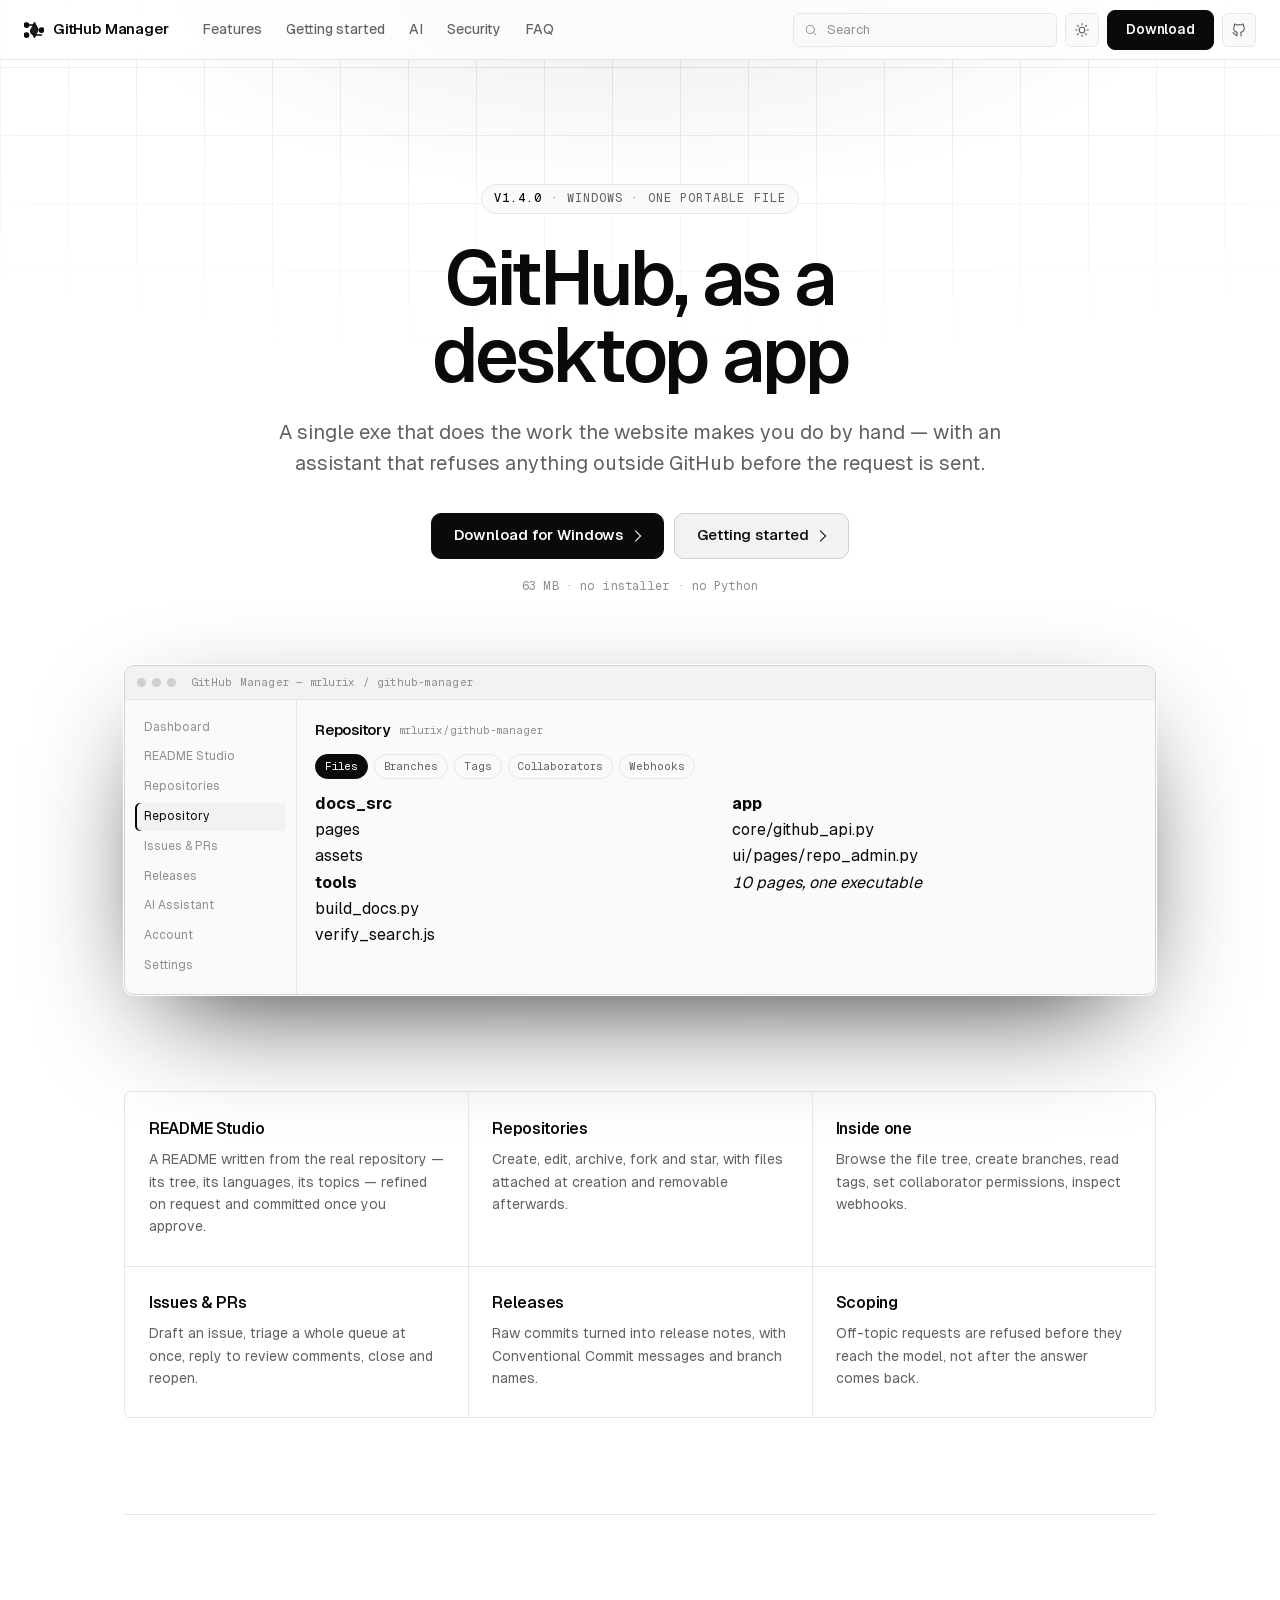
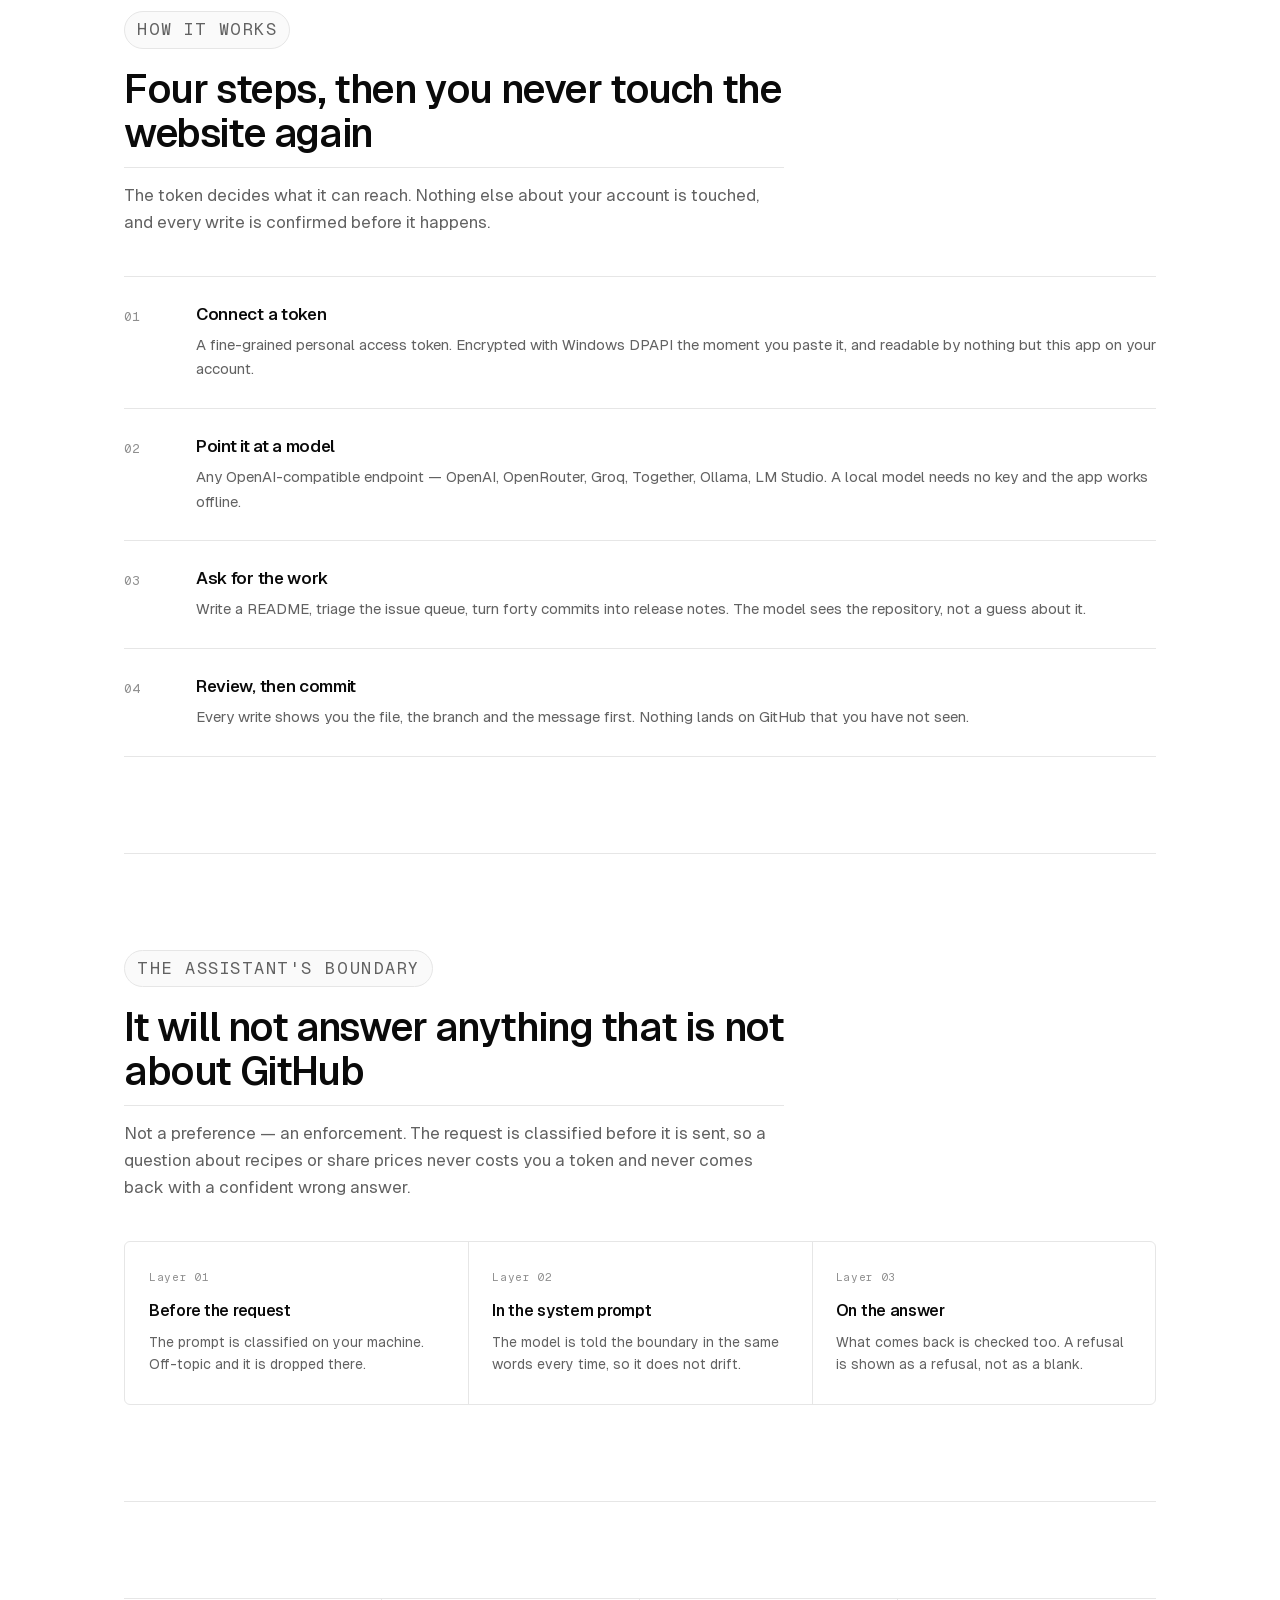
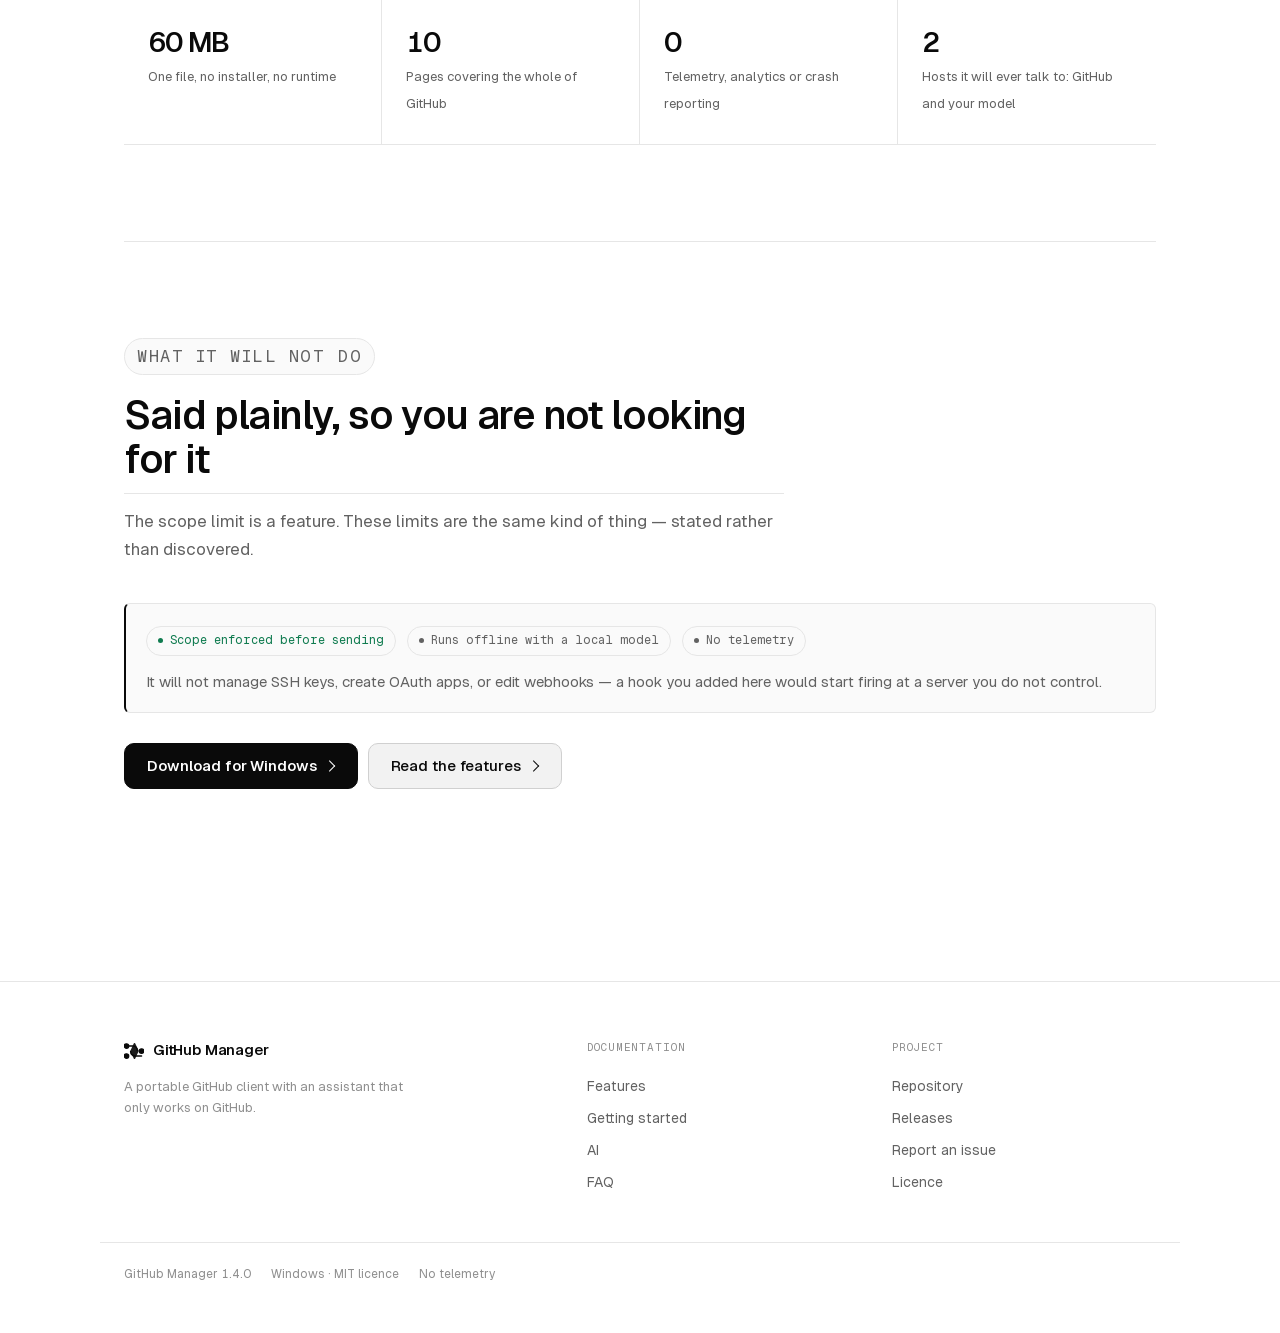
==== commit 645c088d: "Filled buttons, motion on every scroll, and the checks that keep them honest Buttons are filled now." ====
--- a/docs/index.html
+++ b/docs/index.html
@@ -75,24 +75,29 @@
       </a>
     </div>
   </div>
+  <div class="progress" role="presentation"></div>
 </header>
 
 <main id="main">
 <div class="marketing">
 <div class="hero">
-  <p class="eyebrow"><b>v1.4.0</b> · Windows · one portable file</p>
-  <h1>GitHub, as a desktop app</h1>
-  <p class="lede">
+  <p class="eyebrow" data-reveal="scale"><b>v1.4.0</b> · Windows · one portable file</p>
+  <h1 data-reveal="scale">GitHub, as a desktop app</h1>
+  <p class="lede" data-reveal="scale">
     A single exe that does the work the website makes you do by hand — with an
     assistant that refuses anything outside GitHub before the request is sent.
   </p>
-  <div class="cta-row">
-    <a class="btn btn-primary" href="https://github.com/mrlurix/github-manager/releases/latest" target="_blank" rel="noopener noreferrer">Download for Windows</a>
-    <a class="btn" href="install.html" target="_blank" rel="noopener noreferrer">Getting started</a>
-  </div>
-  <p class="hero-note">63 MB · no installer · no Python</p>
+  <div class="cta-row" data-reveal="scale" data-stagger="1">
+    <a class="btn btn-primary" href="https://github.com/mrlurix/github-manager/releases/latest" target="_blank" rel="noopener noreferrer">
+      Download for Windows <span class="btn-arrow"></span>
+    </a>
+    <a class="btn btn-solid" href="install.html" target="_blank" rel="noopener noreferrer">
+      Getting started <span class="btn-arrow"></span>
+    </a>
+  </div>
+  <p class="hero-note" data-reveal="fade">63 MB · no installer · no Python</p>
 </div>
-<div class="shot">
+<div class="shot" data-reveal="scale">
   <div class="shot-bar">
     <span class="shot-dot"></span><span class="shot-dot"></span><span class="shot-dot"></span>
     <span class="shot-title">GitHub Manager — mrlurix / github-manager</span>
@@ -142,34 +147,34 @@
 </div>
 <section class="section">
   <div class="bento">
-    <div>
+    <div data-reveal data-stagger="1">
       <h3>README Studio</h3>
       <p>A README written from the real repository — its tree, its languages, its topics — refined on request and committed once you approve.</p>
     </div>
-    <div>
+    <div data-reveal data-stagger="1">
       <h3>Repositories</h3>
       <p>Create, edit, archive, fork and star, with files attached at creation and removable afterwards.</p>
     </div>
-    <div>
+    <div data-reveal data-stagger="1">
       <h3>Inside one</h3>
       <p>Browse the file tree, create branches, read tags, set collaborator permissions, inspect webhooks.</p>
     </div>
-    <div>
+    <div data-reveal data-stagger="1">
       <h3>Issues &amp; PRs</h3>
       <p>Draft an issue, triage a whole queue at once, reply to review comments, close and reopen.</p>
     </div>
-    <div>
+    <div data-reveal data-stagger="1">
       <h3>Releases</h3>
       <p>Raw commits turned into release notes, with Conventional Commit messages and branch names.</p>
     </div>
-    <div>
+    <div data-reveal data-stagger="1">
       <h3>Scoping</h3>
       <p>Off-topic requests are refused before they reach the model, not after the answer comes back.</p>
     </div>
   </div>
 </section>
 <section class="section section-rule">
-  <div class="section-head">
+  <div class="section-head" data-reveal>
     <p class="eyebrow">How it works</p>
     <h2>Four steps, then you never touch the website again</h2>
     <p>
@@ -178,25 +183,25 @@
     </p>
   </div>
   <div class="steps">
-    <div class="step">
+    <div class="step" data-reveal data-stagger="1">
       <div>
         <h3>Connect a token</h3>
         <p>A fine-grained personal access token. Encrypted with Windows DPAPI the moment you paste it, and readable by nothing but this app on your account.</p>
       </div>
     </div>
-    <div class="step">
+    <div class="step" data-reveal data-stagger="1">
       <div>
         <h3>Point it at a model</h3>
         <p>Any OpenAI-compatible endpoint — OpenAI, OpenRouter, Groq, Together, Ollama, LM Studio. A local model needs no key and the app works offline.</p>
       </div>
     </div>
-    <div class="step">
+    <div class="step" data-reveal data-stagger="1">
       <div>
         <h3>Ask for the work</h3>
         <p>Write a README, triage the issue queue, turn forty commits into release notes. The model sees the repository, not a guess about it.</p>
       </div>
     </div>
-    <div class="step">
+    <div class="step" data-reveal data-stagger="1">
       <div>
         <h3>Review, then commit</h3>
         <p>Every write shows you the file, the branch and the message first. Nothing lands on GitHub that you have not seen.</p>
@@ -205,7 +210,7 @@
   </div>
 </section>
 <section class="section section-rule">
-  <div class="section-head">
+  <div class="section-head" data-reveal>
     <p class="eyebrow">The assistant's boundary</p>
     <h2>It will not answer anything that is not about GitHub</h2>
     <p>
@@ -215,18 +220,18 @@
     </p>
   </div>
   <div class="bento">
-    <div>
-      <span class="bento-num">LAYER 01</span>
+    <div data-reveal data-stagger="1">
+      <span class="bento-num">Layer 01</span>
       <h3>Before the request</h3>
       <p>The prompt is classified on your machine. Off-topic and it is dropped there.</p>
     </div>
-    <div>
-      <span class="bento-num">LAYER 02</span>
+    <div data-reveal data-stagger="1">
+      <span class="bento-num">Layer 02</span>
       <h3>In the system prompt</h3>
       <p>The model is told the boundary in the same words every time, so it does not drift.</p>
     </div>
-    <div>
-      <span class="bento-num">LAYER 03</span>
+    <div data-reveal data-stagger="1">
+      <span class="bento-num">Layer 03</span>
       <h3>On the answer</h3>
       <p>What comes back is checked too. A refusal is shown as a refusal, not as a blank.</p>
     </div>
@@ -234,14 +239,26 @@
 </section>
 <section class="section section-rule">
   <div class="facts">
-    <div class="fact"><b>63 MB</b><span>One file, no installer, no runtime</span></div>
-    <div class="fact"><b>10</b><span>Pages covering the whole of GitHub</span></div>
-    <div class="fact"><b>0</b><span>Telemetry, analytics or crash reporting</span></div>
-    <div class="fact"><b>2</b><span>Hosts it will ever talk to: GitHub and your model</span></div>
+    <div class="fact" data-reveal data-stagger="1">
+      <b data-count="63" data-count-suffix=" MB">63 MB</b>
+      <span>One file, no installer, no runtime</span>
+    </div>
+    <div class="fact" data-reveal data-stagger="1">
+      <b data-count="10">10</b>
+      <span>Pages covering the whole of GitHub</span>
+    </div>
+    <div class="fact" data-reveal data-stagger="1">
+      <b data-count="0">0</b>
+      <span>Telemetry, analytics or crash reporting</span>
+    </div>
+    <div class="fact" data-reveal data-stagger="1">
+      <b data-count="2">2</b>
+      <span>Hosts it will ever talk to: GitHub and your model</span>
+    </div>
   </div>
 </section>
 <section class="section section-rule">
-  <div class="section-head">
+  <div class="section-head" data-reveal>
     <p class="eyebrow">What it will not do</p>
     <h2>Said plainly, so you are not looking for it</h2>
     <p>
@@ -249,7 +266,7 @@
       stated rather than discovered.
     </p>
   </div>
-  <div class="callout">
+  <div class="callout" data-reveal>
     <p>
       <span class="pill pill-ok">Scope enforced before sending</span>
       <span class="pill">Runs offline with a local model</span>
@@ -260,9 +277,13 @@
       you added here would start firing at a server you do not control.
     </p>
   </div>
-  <div class="cta-row">
-    <a class="btn btn-primary" href="https://github.com/mrlurix/github-manager/releases/latest" target="_blank" rel="noopener noreferrer">Download for Windows</a>
-    <a class="btn" href="features.html" target="_blank" rel="noopener noreferrer">Read the features</a>
+  <div class="cta-row" data-reveal>
+    <a class="btn btn-primary" href="https://github.com/mrlurix/github-manager/releases/latest" target="_blank" rel="noopener noreferrer">
+      Download for Windows <span class="btn-arrow"></span>
+    </a>
+    <a class="btn btn-solid" href="features.html" target="_blank" rel="noopener noreferrer">
+      Read the features <span class="btn-arrow"></span>
+    </a>
   </div>
 </section>
 </div>
@@ -287,6 +308,7 @@
 </footer>
 
 <script src="assets/search.js"></script>
+<script src="assets/motion.js"></script>
 <script src="assets/app.js"></script>
 </body>
 </html>
--- a/docs/assets/style.css
+++ b/docs/assets/style.css
@@ -15,8 +15,12 @@
       that share edges instead of floating apart on a gap.
    4. One accent, used for focus and links and nothing else. A colour that means
       something everywhere stops meaning anything.
-   5. Display type is tight (-0.04em). Body type is not. The contrast between the
+   5. Display type is tight (-0.045em). Body type is not. The contrast between the
       two is what makes a headline feel set rather than typed.
+   6. Motion explains. It shows where something came from and where it went, and
+      it never hides content that is already on screen. Everything here is off
+      under prefers-reduced-motion, and the reveal never gates readability - see
+      the "reveal" section for why that matters.
 */
 
 /* ------------------------------------------------------------------- tokens */
@@ -74,7 +78,14 @@
   --edge: 24px;
 
   --r: 6px;
+  --r-btn: 8px;
   --ease: cubic-bezier(0.16, 1, 0.3, 1);
+  /* A second curve, slower and with no overshoot. Used for anything that moves
+     a long way: reveals and panels. */
+  --ease-soft: cubic-bezier(0.22, 0.61, 0.36, 1);
+  /* The sheen that sweeps a filled button on hover. Dark on a light surface,
+     light on a dark one - set per theme below. */
+  --sheen: rgba(0, 0, 0, 0.16);
 }
 
 html[data-theme="light"] {
@@ -102,6 +113,8 @@
   --warn-soft: rgba(138, 90, 0, 0.09);
   --danger: #c11c1c;
   --danger-soft: rgba(193, 28, 28, 0.08);
+
+  --sheen: rgba(255, 255, 255, 0.24);
 }
 
 * { box-sizing: border-box; }
@@ -152,6 +165,32 @@
 }
 .skip:focus { transform: none; text-decoration: none; }
 
+/* ------------------------------------------------------------------ motion */
+/* The whole animation system hangs off this one class.
+
+   Without JavaScript - or with it blocked, or slow - the class is never added,
+   and nothing is hidden. That is the reason the reveal states are scoped to
+   `html.motion` rather than written on the elements themselves: a reveal that
+   can hide content is a bug waiting for a reader who never scrolls far enough. */
+@media (prefers-reduced-motion: no-preference) {
+  html.motion [data-reveal] {
+    opacity: 0;
+    transform: translateY(18px);
+    transition:
+      opacity .7s var(--ease-soft),
+      transform .7s var(--ease-soft);
+    transition-delay: var(--reveal-delay, 0ms);
+  }
+  html.motion [data-reveal="left"] { transform: translateX(-18px); }
+  html.motion [data-reveal="scale"] { transform: translateY(26px) scale(.965); }
+  html.motion [data-reveal="fade"] { transform: none; }
+
+  html.motion [data-reveal].is-revealed {
+    opacity: 1;
+    transform: none;
+  }
+}
+
 /* ------------------------------------------------------------------- header */
 .site-header {
   position: sticky; top: 0; z-index: 60;
@@ -169,19 +208,35 @@
   max-width: 1440px; margin: 0 auto; padding: 0 var(--edge);
 }
 
+/* Reading progress. A two pixel accent line under the header that grows with the
+   page. Scaled rather than resized: transform stays on the compositor, so it
+   does not cost a layout pass per frame. */
+.progress {
+  position: absolute; inset-block-end: -1px; inset-inline-start: 0;
+  height: 2px; width: 100%;
+  background: var(--accent);
+  transform: scaleX(0); transform-origin: 0 50%;
+  opacity: .9;
+}
+@media (prefers-reduced-motion: reduce) {
+  .progress { display: none; }
+}
+
 .brand {
   display: flex; align-items: center; gap: 9px;
   color: var(--text); font-weight: 560; font-size: 0.94rem;
   letter-spacing: -0.012em; white-space: nowrap;
 }
 .brand:hover { color: var(--text); text-decoration: none; }
-.brand-mark { width: 20px; height: 20px; }
+.brand-mark { width: 20px; height: 20px; transition: transform .4s var(--ease); }
+.brand:hover .brand-mark { transform: rotate(-12deg); }
 
 .top-nav {
   display: flex; align-items: center; gap: 4px;
   margin-inline-start: 8px;
 }
 .top-nav a {
+  position: relative;
   color: var(--text-dim); font-size: 0.875rem; font-weight: 460;
   padding: 5px 10px; border-radius: var(--r);
   transition: color .12s var(--ease);
@@ -193,12 +248,17 @@
 
 .icon-btn {
   display: grid; place-items: center;
-  width: 32px; height: 32px; flex: none;
+  width: 34px; height: 34px; flex: none;
   border: 1px solid var(--line); border-radius: var(--r);
-  background: transparent; color: var(--text-dim); cursor: pointer;
-  transition: color .12s var(--ease), border-color .12s var(--ease);
-}
-.icon-btn:hover { color: var(--text); border-color: var(--line-strong); }
+  background: var(--bg-raised); color: var(--text-dim); cursor: pointer;
+  transition: color .12s var(--ease), border-color .12s var(--ease),
+    background .12s var(--ease), transform .12s var(--ease);
+}
+.icon-btn:hover {
+  color: var(--text); border-color: var(--line-strong);
+  background: var(--bg-sunken); transform: translateY(-1px);
+}
+.icon-btn:active { transform: translateY(0) scale(.94); }
 html[data-theme="light"] .i-moon,
 html:not([data-theme="light"]) .i-sun { display: none; }
 .nav-toggle { display: none; }
@@ -210,9 +270,9 @@
 .search { position: relative; width: 264px; flex: none; }
 .search-icon-button {
   display: none; place-items: center;
-  width: 32px; height: 32px; flex: none;
+  width: 34px; height: 34px; flex: none;
   border: 1px solid var(--line); border-radius: var(--r);
-  background: transparent; color: var(--text-dim); cursor: pointer;
+  background: var(--bg-raised); color: var(--text-dim); cursor: pointer;
 }
 .search-icon-button:hover { color: var(--text); border-color: var(--line-strong); }
 
@@ -224,7 +284,7 @@
 }
 
 .search input {
-  width: 100%; height: 32px;
+  width: 100%; height: 34px;
   padding: 0 14px 0 33px;
   border: 1px solid var(--line); border-radius: var(--r);
   background: var(--bg-raised); color: var(--text);
@@ -248,6 +308,7 @@
 .result {
   display: block; padding: 9px 11px; border-radius: 5px;
   color: var(--text); line-height: 1.5;
+  transition: background .1s var(--ease);
 }
 .result:hover, .result.is-active { background: var(--bg); text-decoration: none; }
 .result-title { display: block; font-weight: 560; font-size: 0.8125rem; }
@@ -269,25 +330,99 @@
 }
 
 /* ------------------------------------------------------------------ buttons */
+/* Filled, not outlined.
+
+   An outline reads as "this is available". A fill reads as "this is the thing
+   to press", which is what a call to action actually is. On a black page a
+   light fill is also the brightest object on the screen, so it is found without
+   needing colour to point at it.
+
+   Three weights, all filled:
+     primary  - light surface, dark label. One per view.
+     solid    - dark surface, light label. For a second action.
+     ghost    - no fill until hover. For a tertiary action in a dense row. */
 .btn {
-  display: inline-flex; align-items: center; justify-content: center; gap: 7px;
-  height: 38px; padding: 0 16px;
-  border: 1px solid var(--line); border-radius: var(--r);
-  background: transparent; color: var(--text);
-  font: inherit; font-size: 0.875rem; font-weight: 500; letter-spacing: -0.005em;
+  position: relative; overflow: hidden;
+  display: inline-flex; align-items: center; justify-content: center; gap: 8px;
+  height: 40px; padding: 0 18px;
+  border: 1px solid var(--line); border-radius: var(--r-btn);
+  background: var(--bg-raised); color: var(--text);
+  font: inherit; font-size: 0.875rem; font-weight: 520; letter-spacing: -0.008em;
   cursor: pointer; white-space: nowrap;
-  transition: background .12s var(--ease), border-color .12s var(--ease), color .12s var(--ease);
-}
-.btn:hover { text-decoration: none; background: var(--bg-raised); border-color: var(--line-strong); }
-/* The primary button inverts: light surface, dark label. On a black page that
-   is the brightest thing on the screen and needs no colour to be found first. */
-.btn-primary {
+  transition: background .14s var(--ease), border-color .14s var(--ease),
+    color .14s var(--ease), transform .14s var(--ease),
+    box-shadow .14s var(--ease);
+}
+.btn:hover {
+  text-decoration: none; background: var(--bg-sunken);
+  border-color: var(--line-strong);
+  transform: translateY(-2px);
+  box-shadow: 0 6px 18px -6px rgba(0, 0, 0, .7);
+}
+.btn:active { transform: translateY(0) scale(.98); box-shadow: none; }
+html[data-theme="light"] .btn:hover { box-shadow: 0 6px 18px -8px rgba(0, 0, 0, .3); }
+
+/* Each variant repeats the base class in its own selector on purpose.
+   `.btn:hover` is two selectors deep, so it beats a bare `.btn-primary` - and
+   the primary button inverted to dark on hover, which is exactly the moment it
+   must not, since that is when someone is deciding whether to press it. */
+.btn.btn-primary {
   background: var(--text); color: var(--bg); border-color: var(--text);
-}
-.btn-primary:hover { background: transparent; color: var(--text); border-color: var(--line-strong); }
+  font-weight: 560;
+}
+.btn.btn-primary:hover {
+  background: var(--text); color: var(--bg);
+  border-color: var(--text);
+  box-shadow: 0 8px 26px -8px color-mix(in srgb, var(--text) 55%, transparent);
+}
+
+.btn.btn-solid {
+  background: var(--bg-sunken); color: var(--text); border-color: var(--line-strong);
+}
+.btn.btn-solid:hover { background: var(--bg-raised); border-color: var(--text-faint); }
+
+.btn.btn-ghost { background: transparent; border-color: transparent; color: var(--text-dim); }
+.btn.btn-ghost:hover { background: var(--bg-raised); border-color: var(--line); color: var(--text); }
+
+/* The sheen. One pass of light across the surface on hover, which is what makes
+   a filled button feel like an object rather than a rectangle of colour. */
+.btn::after {
+  content: "";
+  position: absolute; inset-block: 0; inset-inline-start: -60%;
+  width: 55%;
+  background: linear-gradient(100deg, transparent, var(--sheen), transparent);
+  transform: skewX(-18deg);
+  pointer-events: none;
+}
+@media (prefers-reduced-motion: no-preference) {
+  .btn::after { transform: translateX(0) skewX(-18deg); opacity: 0; }
+  .btn:hover::after { animation: sheen .75s var(--ease) forwards; }
+}
+@keyframes sheen {
+  from { transform: translateX(-40%) skewX(-18deg); opacity: 0; }
+  35% { opacity: 1; }
+  to { transform: translateX(320%) skewX(-18deg); opacity: 0; }
+}
+
+/* An arrow that steps forward on hover, so the button points at its destination.
+
+   Drawn with two borders rather than written as an <svg>. The body sanitiser
+   drops svg outright, and rightly so - it can carry script, event handlers and
+   external references. A shape made of borders cannot, costs nothing, and
+   scales with the button. */
+.btn-arrow {
+  display: inline-block; flex: none;
+  width: 8px; height: 8px;
+  margin-inline-start: 2px;
+  border-top: 1.6px solid currentColor;
+  border-right: 1.6px solid currentColor;
+  transform: rotate(45deg) translate(-1px, 1px);
+  transition: transform .22s var(--ease);
+}
+.btn:hover .btn-arrow { transform: rotate(45deg) translate(2px, -2px); }
 
 .cta-row { display: flex; flex-wrap: wrap; gap: 10px; margin-top: 30px; }
-.cta-row .btn { height: 42px; padding: 0 20px; font-size: 0.9375rem; }
+.cta-row .btn { height: 46px; padding: 0 22px; font-size: 0.9375rem; border-radius: 10px; }
 
 /* ------------------------------------------------------------ marketing shell
    The landing page drops the docs rails: one centred column, full bleed, with
@@ -297,10 +432,7 @@
 
 /* A masked line grid. The mask is what makes it read as light falling off a
    surface rather than as graph paper laid over the text. */
-.gridfield {
-  position: relative;
-  isolation: isolate;
-}
+.gridfield { position: relative; isolation: isolate; }
 .gridfield::before {
   content: "";
   position: absolute; inset: -1px 0 auto; height: 760px; z-index: -1;
@@ -320,6 +452,21 @@
   pointer-events: none;
 }
 
+/* The grid drifts, slowly enough that you notice it only if you stop reading.
+   24s across one cell: long enough to never resolve into a loop. */
+@media (prefers-reduced-motion: no-preference) {
+  .gridfield::before { animation: drift 24s linear infinite; }
+  .gridfield::after { animation: breathe 9s var(--ease-soft) infinite alternate; }
+}
+@keyframes drift {
+  from { background-position: 0 0, 0 0; }
+  to { background-position: 68px 68px, 68px 68px; }
+}
+@keyframes breathe {
+  from { opacity: .7; }
+  to { opacity: 1; }
+}
+
 .hero { padding: 108px 0 0; text-align: center; }
 
 .eyebrow {
@@ -332,6 +479,15 @@
   background: var(--bg-raised);
 }
 .eyebrow b { color: var(--text); font-weight: 500; }
+/* A slow pulse on the version number, so the eyebrow reads as live rather than
+   as a label someone typed once. */
+@media (prefers-reduced-motion: no-preference) {
+  .eyebrow b { animation: pulse 3.4s var(--ease-soft) infinite; }
+}
+@keyframes pulse {
+  0%, 100% { opacity: 1; }
+  50% { opacity: .5; }
+}
 
 .hero h1 {
   font-size: clamp(2.6rem, 7.2vw, 4.75rem);
@@ -358,6 +514,7 @@
    one machine; these divs stay sharp on every display and cost no bytes.
    ------------------------------------------------------------------------- */
 .shot {
+  position: relative;
   margin: 68px 0 0;
   border: 1px solid var(--line-strong);
   border-radius: 10px;
@@ -374,10 +531,22 @@
   border-bottom: 1px solid var(--line);
   background: var(--bg-sunken);
 }
-.shot-dot { width: 9px; height: 9px; border-radius: 50%; background: var(--line-strong); }
+.shot-dot {
+  width: 9px; height: 9px; border-radius: 50%; background: var(--line-strong);
+}
+@media (prefers-reduced-motion: no-preference) {
+  .shot-dot:nth-child(1) { animation: blink 4s var(--ease-soft) infinite; }
+  .shot-dot:nth-child(2) { animation: blink 4s var(--ease-soft) .5s infinite; }
+  .shot-dot:nth-child(3) { animation: blink 4s var(--ease-soft) 1s infinite; }
+}
+@keyframes blink {
+  0%, 70%, 100% { background: var(--line-strong); }
+  35% { background: var(--text-faint); }
+}
 .shot-title {
   margin-inline-start: 10px; font-family: var(--mono); font-size: 0.6875rem;
   color: var(--text-faint); letter-spacing: 0.02em;
+  white-space: nowrap; overflow: hidden; text-overflow: ellipsis;
 }
 
 .shot-body { display: grid; grid-template-columns: 172px minmax(0, 1fr); min-height: 268px; }
@@ -392,9 +561,13 @@
   font-style: normal; font-size: 0.75rem; color: var(--text-faint);
   padding: 4px 9px;
 }
-.shot-nav i.on { background: var(--bg-sunken); color: var(--text); box-shadow: inset 2px 0 0 var(--text); }
+.shot-nav i.on {
+  background: var(--bg-sunken); color: var(--text);
+  box-shadow: inset 2px 0 0 var(--text);
+}
 
 .shot-main { padding: 18px; display: flex; flex-direction: column; gap: 12px; min-width: 0; }
+.shot-row { display: flex; align-items: center; gap: 10px; flex-wrap: wrap; }
 .shot-h {
   font-size: 0.9375rem; font-weight: 560; letter-spacing: -0.015em; color: var(--text);
 }
@@ -404,17 +577,11 @@
 .shot-chip {
   font-family: var(--mono); font-size: 0.6875rem; color: var(--text-dim);
   border: 1px solid var(--line); border-radius: 999px; padding: 2px 9px;
+  transition: color .16s var(--ease), border-color .16s var(--ease);
 }
 .shot-chip.on { color: var(--bg); background: var(--text); border-color: var(--text); }
-
-.shot-pane {
-  border: 1px solid var(--line); border-radius: 7px;
-  padding: 11px 13px; background: var(--bg);
-  font-family: var(--mono); font-size: 0.6875rem; line-height: 1.9;
-  color: var(--text-dim);
-}
-.shot-pane b { color: var(--text); font-weight: 500; }
-.shot-pane em { color: var(--accent); font-style: normal; }
+.shot:hover .shot-chip { color: var(--text-faint); }
+.shot:hover .shot-chip.on { color: var(--bg); background: var(--text); }
 
 /* The panes are equal height, which is what a real split view looks like, but
    they hug their contents rather than filling the window - an empty lower half
@@ -430,8 +597,7 @@
 /* ----------------------------------------------------------------- sections */
 /* Padded on both sides on purpose. The rule belongs to the top edge of its own
    section, so without space below the previous one the divider lands directly on
-   the block above it and reads as that block's bottom border - which is exactly
-   what it looked like before this was written down. */
+   the block above it and reads as that block's bottom border. */
 .section { padding: 96px 0; }
 .section-rule { border-top: 1px solid var(--line); }
 
@@ -462,19 +628,33 @@
   overflow: hidden;
 }
 .bento > * {
+  position: relative;
   padding: 26px 24px 28px;
   border-inline-end: 1px solid var(--line);
   border-block-end: 1px solid var(--line);
   margin-inline-end: -1px;
   margin-block-end: -1px;
-  transition: background .16s var(--ease);
+  transition: background .2s var(--ease);
+}
+/* A wash that rises from the bottom edge on hover. Contained by the cell's own
+   padding box, so it cannot bleed into its neighbour through the shared border. */
+.bento > *::after {
+  content: "";
+  position: absolute; inset-inline: 0; inset-block-end: 0; height: 0;
+  background: linear-gradient(to top,
+    color-mix(in srgb, var(--text) 5%, transparent), transparent);
+  pointer-events: none;
+  transition: height .3s var(--ease);
 }
 .bento > *:hover { background: var(--bg-raised); }
+.bento > *:hover::after { height: 100%; }
 .bento h3 {
   margin: 0 0 8px; font-size: 1rem; font-weight: 560;
   letter-spacing: -0.018em;
+  transition: transform .2s var(--ease);
 }
 .bento p { margin: 0; color: var(--text-dim); font-size: 0.875rem; line-height: 1.6; }
+.bento > *:hover h3 { transform: translateX(3px); }
 .bento-num {
   font-family: var(--mono); font-size: 0.6875rem; color: var(--text-faint);
   letter-spacing: 0.06em; margin-bottom: 14px; display: block;
@@ -488,24 +668,34 @@
   display: grid; grid-template-columns: 64px minmax(0, 1fr);
   gap: 8px; align-items: start;
   padding: 26px 0; border-bottom: 1px solid var(--line);
-}
+  transition: background .2s var(--ease), padding-inline-start .2s var(--ease);
+}
+.step:hover { background: var(--bg-raised); padding-inline-start: 10px; }
 .step::before {
   content: "0" counter(step);
   font-family: var(--mono); font-size: 0.8125rem; color: var(--text-faint);
   letter-spacing: 0.02em; padding-top: 3px;
-}
+  transition: color .2s var(--ease);
+}
+.step:hover::before { color: var(--text); }
 .step h3 {
   margin: 0 0 6px; font-size: 1.0625rem; font-weight: 560; letter-spacing: -0.018em;
 }
 .step p { margin: 0; color: var(--text-dim); font-size: 0.9375rem; }
 
-/* A fact strip. Four numbers, hairline separated. */
+/* A fact strip. Four numbers, hairline separated. The count-up is driven by
+   assets/motion.js reading data-count; the final value is written in the markup
+   too, so a reader without JavaScript sees the right number immediately. */
 .facts {
   display: grid; grid-template-columns: repeat(auto-fit, minmax(150px, 1fr));
   border-top: 1px solid var(--line); border-bottom: 1px solid var(--line);
 }
-.fact { padding: 28px 24px; border-inline-end: 1px solid var(--line); }
+.fact {
+  padding: 28px 24px; border-inline-end: 1px solid var(--line);
+  transition: background .2s var(--ease);
+}
 .fact:last-child { border-inline-end: none; }
+.fact:hover { background: var(--bg-raised); }
 .fact b {
   display: block; font-size: 1.75rem; font-weight: 560;
   letter-spacing: -0.035em; line-height: 1.1; margin-bottom: 6px;
@@ -543,10 +733,11 @@
   color: var(--text-faint); margin: 0 0 14px;
 }
 .foot-col a {
-  display: block; color: var(--text-dim); font-size: 0.875rem;
-  padding: 4px 0;
-}
-.foot-col a:hover { color: var(--text); }
+  display: flex; align-items: center;
+  min-height: 32px; color: var(--text-dim); font-size: 0.875rem;
+  transition: color .12s var(--ease), transform .18s var(--ease);
+}
+.foot-col a:hover { color: var(--text); transform: translateX(3px); }
 .foot-base {
   max-width: 1080px; margin: 44px auto 0; padding: 22px var(--edge) 0;
   border-top: 1px solid var(--line);
@@ -578,12 +769,30 @@
 }
 .rail-caption:first-child { padding-top: 0; }
 .rail-link {
-  display: block; padding: 6px 10px; border-radius: 5px;
+  position: relative;
+  display: flex; align-items: center;
+  padding: 6px 10px; border-radius: 5px;
+  min-height: 36px;
   color: var(--text-dim); font-size: 0.875rem; font-weight: 460;
-  transition: color .12s var(--ease), background .12s var(--ease);
-}
-.rail-link:hover { background: var(--bg-raised); color: var(--text); text-decoration: none; }
+  transition: color .12s var(--ease), background .12s var(--ease),
+    transform .18s var(--ease);
+}
+.rail-link:hover {
+  background: var(--bg-raised); color: var(--text);
+  text-decoration: none; transform: translateX(2px);
+}
 .rail-link.is-active { color: var(--text); background: var(--bg-raised); font-weight: 540; }
+/* The active entry gets a bar rather than only a background tint, so it stays
+   findable in a long list. */
+.rail-link.is-active::before {
+  content: "";
+  position: absolute; inset-block: 7px; inset-inline-start: -1px;
+  width: 2px; border-radius: 1px; background: var(--text);
+}
+@media (prefers-reduced-motion: no-preference) {
+  html.motion .rail-link.is-active::before { animation: grow .45s var(--ease) both; }
+}
+@keyframes grow { from { transform: scaleY(0); } to { transform: scaleY(1); } }
 
 .rail-foot { margin-top: 26px; padding-top: 20px; border-top: 1px solid var(--line); }
 .rail-foot .btn { width: 100%; }
@@ -602,7 +811,7 @@
 .content > .steps, .content > .bento, .content > .facts,
 .content > .scroll-x { max-width: var(--measure); }
 
-.doc-head { margin-bottom: 40px; padding-bottom: 28px; border-bottom: 1px solid var(--line); }
+.doc-head { max-width: var(--measure); margin-bottom: 40px; padding-bottom: 28px; border-bottom: 1px solid var(--line); }
 .doc-head h1 {
   font-size: clamp(2rem, 4.4vw, 2.75rem);
   line-height: 1.08; letter-spacing: -0.038em; font-weight: 560;
@@ -638,6 +847,19 @@
 li::marker { color: var(--text-faint); }
 li > ul, li > ol { margin: 6px 0; }
 strong { font-weight: 560; }
+
+/* Prose links grow an underline from the left rather than snapping it on. */
+.content p a, .content li a, td a, .step p a {
+  background-image: linear-gradient(currentColor, currentColor);
+  background-size: 0% 1px;
+  background-position: 0 100%;
+  background-repeat: no-repeat;
+  transition: background-size .22s var(--ease), color .12s var(--ease);
+}
+.content p a:hover, .content li a:hover, td a:hover, .step p a:hover {
+  background-size: 100% 1px;
+  text-decoration: none;
+}
 
 code {
   font-family: var(--mono); font-size: 0.855em;
@@ -656,22 +878,45 @@
 pre { max-width: min(100%, 900px); }
 
 pre {
+  position: relative;
   background: var(--bg-raised); border: 1px solid var(--line);
   border-radius: var(--r); padding: 15px 17px;
   overflow-x: auto; direction: ltr; text-align: left;
   margin: 18px 0; line-height: 1.6;
   font-size: 0.8125rem;
-}
+  transition: border-color .2s var(--ease);
+}
+pre:hover { border-color: var(--line-strong); }
 pre code {
   background: none; border: none; padding: 0; font-size: inherit;
   overflow-wrap: normal;
 }
+
+/* Copy button, added by motion.js only when it can work. */
+.copy {
+  position: absolute; top: 8px; inset-inline-end: 8px;
+  height: 28px; padding: 0 10px;
+  display: inline-flex; align-items: center; gap: 6px;
+  border: 1px solid var(--line); border-radius: 5px;
+  background: var(--bg-sunken); color: var(--text-dim);
+  font: inherit; font-size: 0.6875rem; font-family: var(--mono);
+  cursor: pointer;
+  opacity: 0; transform: translateY(-4px);
+  transition: opacity .18s var(--ease), transform .18s var(--ease),
+    color .12s var(--ease), border-color .12s var(--ease);
+}
+pre:hover .copy, .copy:focus-visible { opacity: 1; transform: none; }
+.copy:hover { color: var(--text); border-color: var(--line-strong); }
+.copy.is-done { color: var(--ok); border-color: color-mix(in srgb, var(--ok) 45%, transparent); }
+.copy svg { width: 13px; height: 13px; }
 
 blockquote {
   margin: 20px 0; padding: 12px 18px;
   border-inline-start: 2px solid var(--line-strong);
   color: var(--text-dim);
-}
+  transition: border-inline-start-color .2s var(--ease);
+}
+blockquote:hover { border-inline-start-color: var(--text); }
 blockquote p { margin: 6px 0; }
 blockquote > :first-child { margin-top: 0; }
 blockquote > :last-child { margin-bottom: 0; }
@@ -683,6 +928,7 @@
 th, td {
   border-bottom: 1px solid var(--line-faint);
   padding: 10px 14px; text-align: start; vertical-align: top;
+  transition: background .14s var(--ease);
 }
 th {
   background: var(--bg-raised); font-weight: 560;
@@ -702,7 +948,9 @@
   border: 1px solid var(--line); border-radius: var(--r);
   padding: 12px 16px; margin: 16px 0;
   background: var(--bg-raised);
-}
+  transition: border-color .18s var(--ease);
+}
+details[open] { border-color: var(--line-strong); }
 summary { cursor: pointer; font-weight: 540; font-size: 0.9375rem; }
 summary:hover { color: var(--accent); }
 details > *:not(summary) { margin-top: 12px; }
@@ -715,6 +963,7 @@
   border: 1px solid var(--line); background: var(--bg-raised);
   color: var(--text-dim);
   margin-inline-end: 7px; margin-block: 4px;
+  transition: border-color .16s var(--ease), color .16s var(--ease);
 }
 .pill::before {
   content: ""; width: 5px; height: 5px; border-radius: 50%;
@@ -722,6 +971,7 @@
 }
 .pill-ok { color: var(--ok); }
 .pill-warn { color: var(--warn); }
+.pill:hover { border-color: var(--line-strong); color: var(--text); }
 
 /* ---------------------------------------------------------------------- toc */
 .toc {
@@ -743,14 +993,21 @@
 .toc-level-2:first-child > a { margin-top: 0; }
 .toc-level-3 > a { color: var(--text-faint); }
 .toc-item a {
-  display: block;
-  padding: 4px 0 4px 12px; margin-inline-start: -1px; line-height: 1.45;
+  display: flex; align-items: center;
+  padding: 4px 0 4px 12px; margin-inline-start: -1px;
+  min-height: 32px; line-height: 1.45;
   font-size: 0.8125rem;
   border-inline-start: 1px solid var(--line);
   transition: color .12s var(--ease), border-color .12s var(--ease);
 }
 .toc-level-3 > a { padding-inline-start: 24px; font-size: 0.78125rem; }
 .toc-item a:hover { color: var(--text); border-inline-start-color: var(--text); }
+
+/* The heading the reader is currently at, tracked by motion.js. */
+.toc-item a.is-current {
+  color: var(--text); border-inline-start-color: var(--text);
+  font-weight: 500;
+}
 
 /* Below the three-column threshold the right rail drops; the TOC moves into the
    flow as a disclosure so the headings are still reachable. */
@@ -767,7 +1024,6 @@
 .foot-nav a { color: var(--text-dim); font-weight: 460; }
 .foot-nav a:hover { color: var(--text); }
 
-/* --------------------------------------------------------------- responsive */
 @media (max-width: 1180px) {
   .shell { grid-template-columns: var(--rail-w) minmax(0, 1fr); gap: 40px; }
   .toc-rail { display: none; }
@@ -778,6 +1034,13 @@
   .top-nav { display: none; }
   .nav-toggle { display: grid; }
   .shell { grid-template-columns: minmax(0, 1fr); gap: 0; }
+
+  /* A tablet is often touched with a stylus or a finger even with a mouse
+     attached, so the bar grows here too. This sits above the narrow-screen
+     rules below deliberately: they are the ones that reach 44px, and a later
+     rule with the same specificity would quietly undo that. */
+  .icon-btn, .search-icon-button, .bar .btn { height: 38px; }
+  .icon-btn, .search-icon-button { width: 38px; }
 
   .rail {
     position: fixed; inset-block: var(--header-h) 0; inset-inline-start: 0;
@@ -795,7 +1058,12 @@
   .content > .bento, .content > .facts,
   .content > .scroll-x, pre { max-width: 100%; }
   .bento > * { padding: 22px 18px; }
-  .fact { border-inline-end: none; border-bottom: 1px solid var(--line); padding: 22px 18px; }
+  .fact {
+    border-inline-end: none;
+    border-bottom: 1px solid var(--line);
+    padding: 22px 18px;
+  }
+  .fact:last-child { border-bottom: none; }
 }
 
 @media (max-width: 640px) {
@@ -810,7 +1078,6 @@
     display: none; width: auto; padding: 0 var(--edge);
     background: var(--bg); border-bottom: 1px solid var(--line);
   }
-  .site-header { position: sticky; }
   .bar { position: relative; }
   body.searching .search {
     display: block;
@@ -823,31 +1090,74 @@
   /* "Download" alone is enough at this width; the hero carries the rest. */
   .bar .btn { padding-inline: 12px; }
 
+  /* 44px is the smallest target a finger reliably lands on. Everything in the
+     bar grows to it rather than being shrunk to fit. */
+  .bar .btn, .icon-btn, .search-icon-button { height: 44px; }
+  .icon-btn, .search-icon-button { width: 44px; }
+  .search input { height: 44px; }
+
   .hero { padding-top: 72px; }
-  .cta-row .btn { width: 100%; }
+  .cta-row .btn { width: 100%; height: 48px; }
   .step { grid-template-columns: 44px minmax(0, 1fr); }
+  .step:hover { padding-inline-start: 0; }
   .section { padding: 64px 0; }
   .shot-title { display: none; }
   .bento { grid-template-columns: minmax(0, 1fr); }
   .foot-grid { grid-template-columns: repeat(auto-fit, minmax(130px, 1fr)); gap: 28px; }
   .foot-brand { grid-column: 1 / -1; }
+  /* A hover wash on a touch screen sticks after the tap and never leaves. */
+  .bento > *:hover::after { height: 0; }
+  .bento > *:active::after { height: 100%; }
 }
 
 @media (min-width: 641px) {
   .search-icon-button { display: none !important; }
+}
+
+/* Coarse pointers get no hover states at all: they do not exist, and faking
+   them with :active leaves things stuck on. */
+@media (hover: none) {
+  .bento > *::after { transition: none; }
+  .bento > *:hover::after, .bento > *:hover h3 { transform: none; }
+  .copy { opacity: 1; transform: none; }
+}
+
+/* A finger needs 44px. A mouse pointer does not, and making every link on a
+   dense documentation rail 44px tall would push the list past the fold, so the
+   sizing follows the input rather than the screen.
+
+   This block comes last on purpose. The width-based rules above already set the
+   bar's height, and a media query of the same specificity that follows them
+   wins outright - which is how the header ended up 40px on a phone. */
+@media (pointer: coarse) {
+  .rail-link, .toc-item a, .foot-col a { min-height: 44px; }
+  .top-nav a { padding-block: 12px; }
+  /* Every button, not only the ones in the bar. The rail's download button is
+     the most-pressed control on the whole site and it was 40px. */
+  .btn { height: 44px; }
+  .icon-btn, .search-icon-button { height: 44px; width: 44px; }
 }
 
 @media (prefers-reduced-motion: reduce) {
   html { scroll-behavior: auto; }
   *, *::before, *::after {
     animation-duration: 0.01ms !important;
+    animation-iteration-count: 1 !important;
     transition-duration: 0.01ms !important;
+    scroll-behavior: auto !important;
   }
+  /* Not an animation: the reader needs to be able to see it. */
+  .progress { display: none; }
 }
 
 @media print {
-  .site-header, .rail, .toc-rail, .toc-inline, .page-foot, .search { display: none; }
+  .site-header, .rail, .toc-rail, .toc-inline, .page-foot, .search, .copy {
+    display: none;
+  }
   .shell { display: block; padding: 0; }
   .content { padding: 0; }
   body { background: #fff; color: #000; }
+  /* Reveal states are scoped to html.motion; print may run with the class set
+     and paint hidden content as blank paper. */
+  html.motion [data-reveal] { opacity: 1 !important; transform: none !important; }
 }
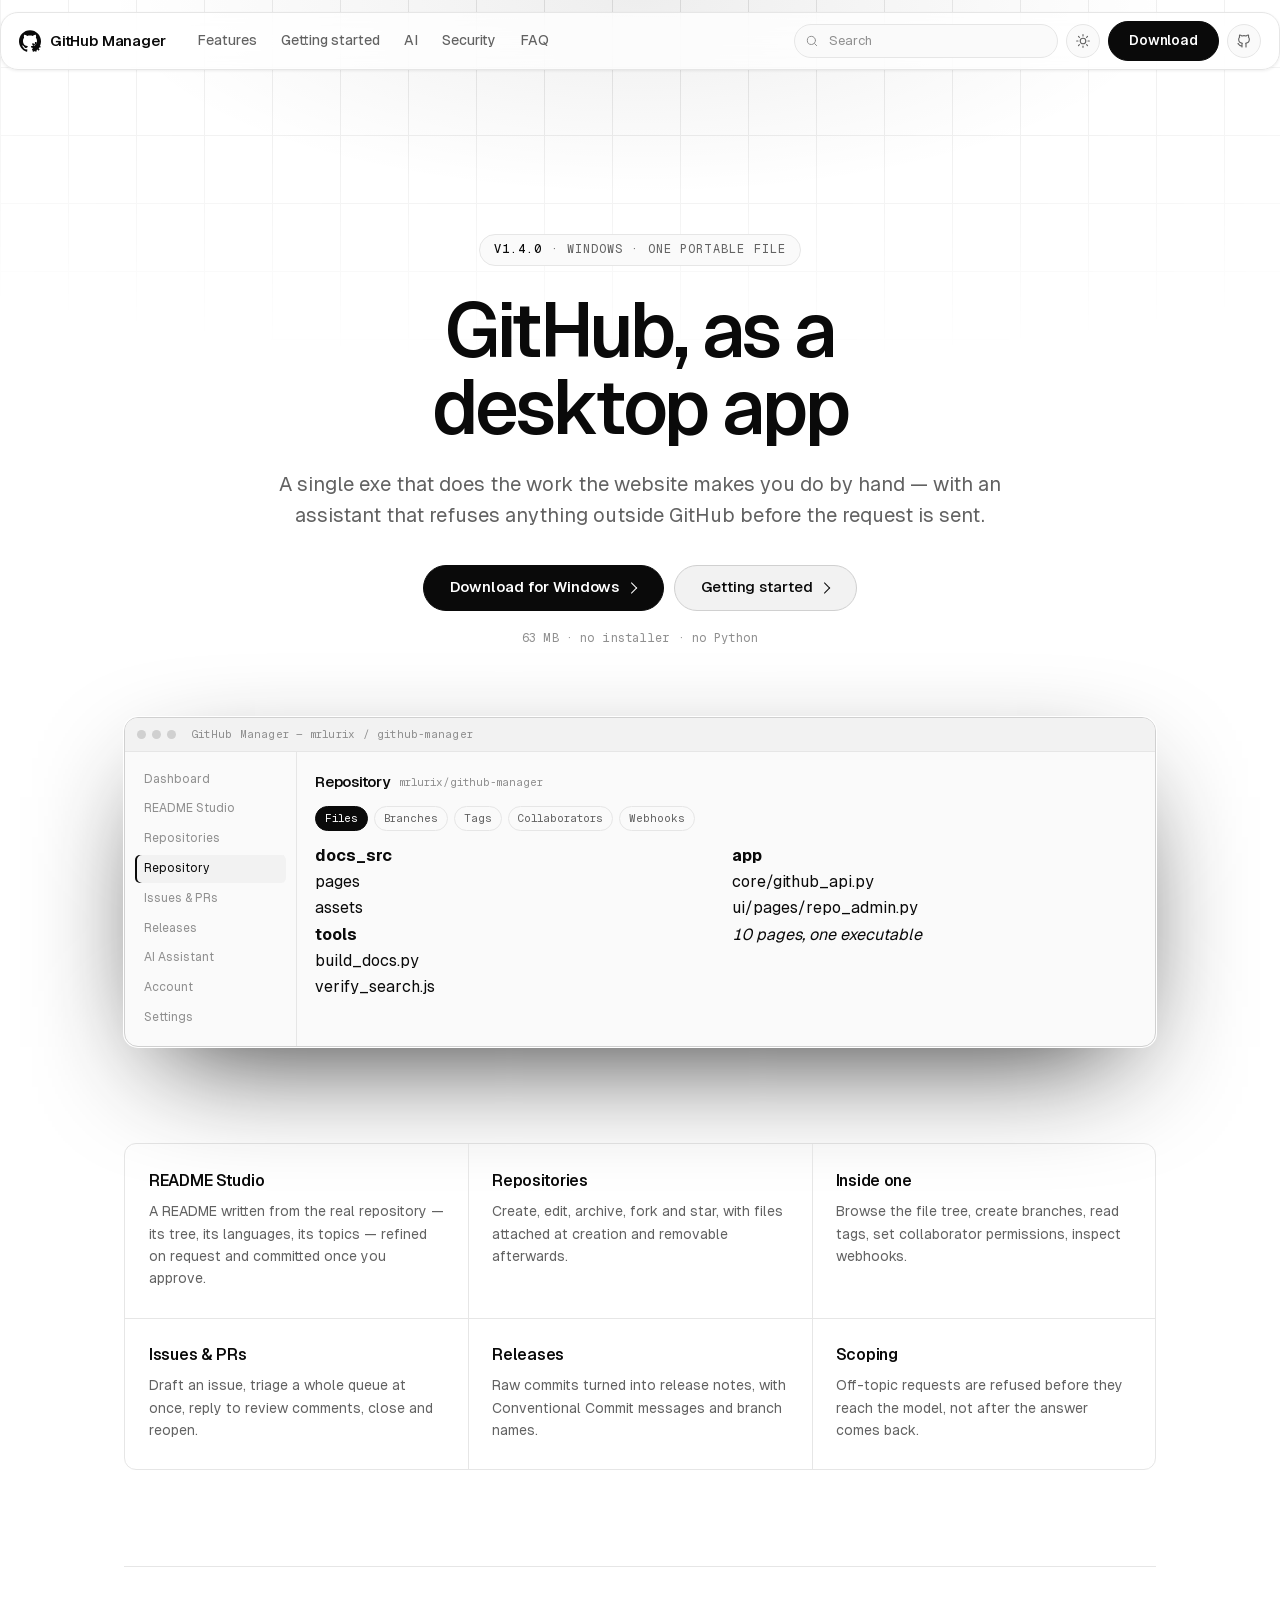
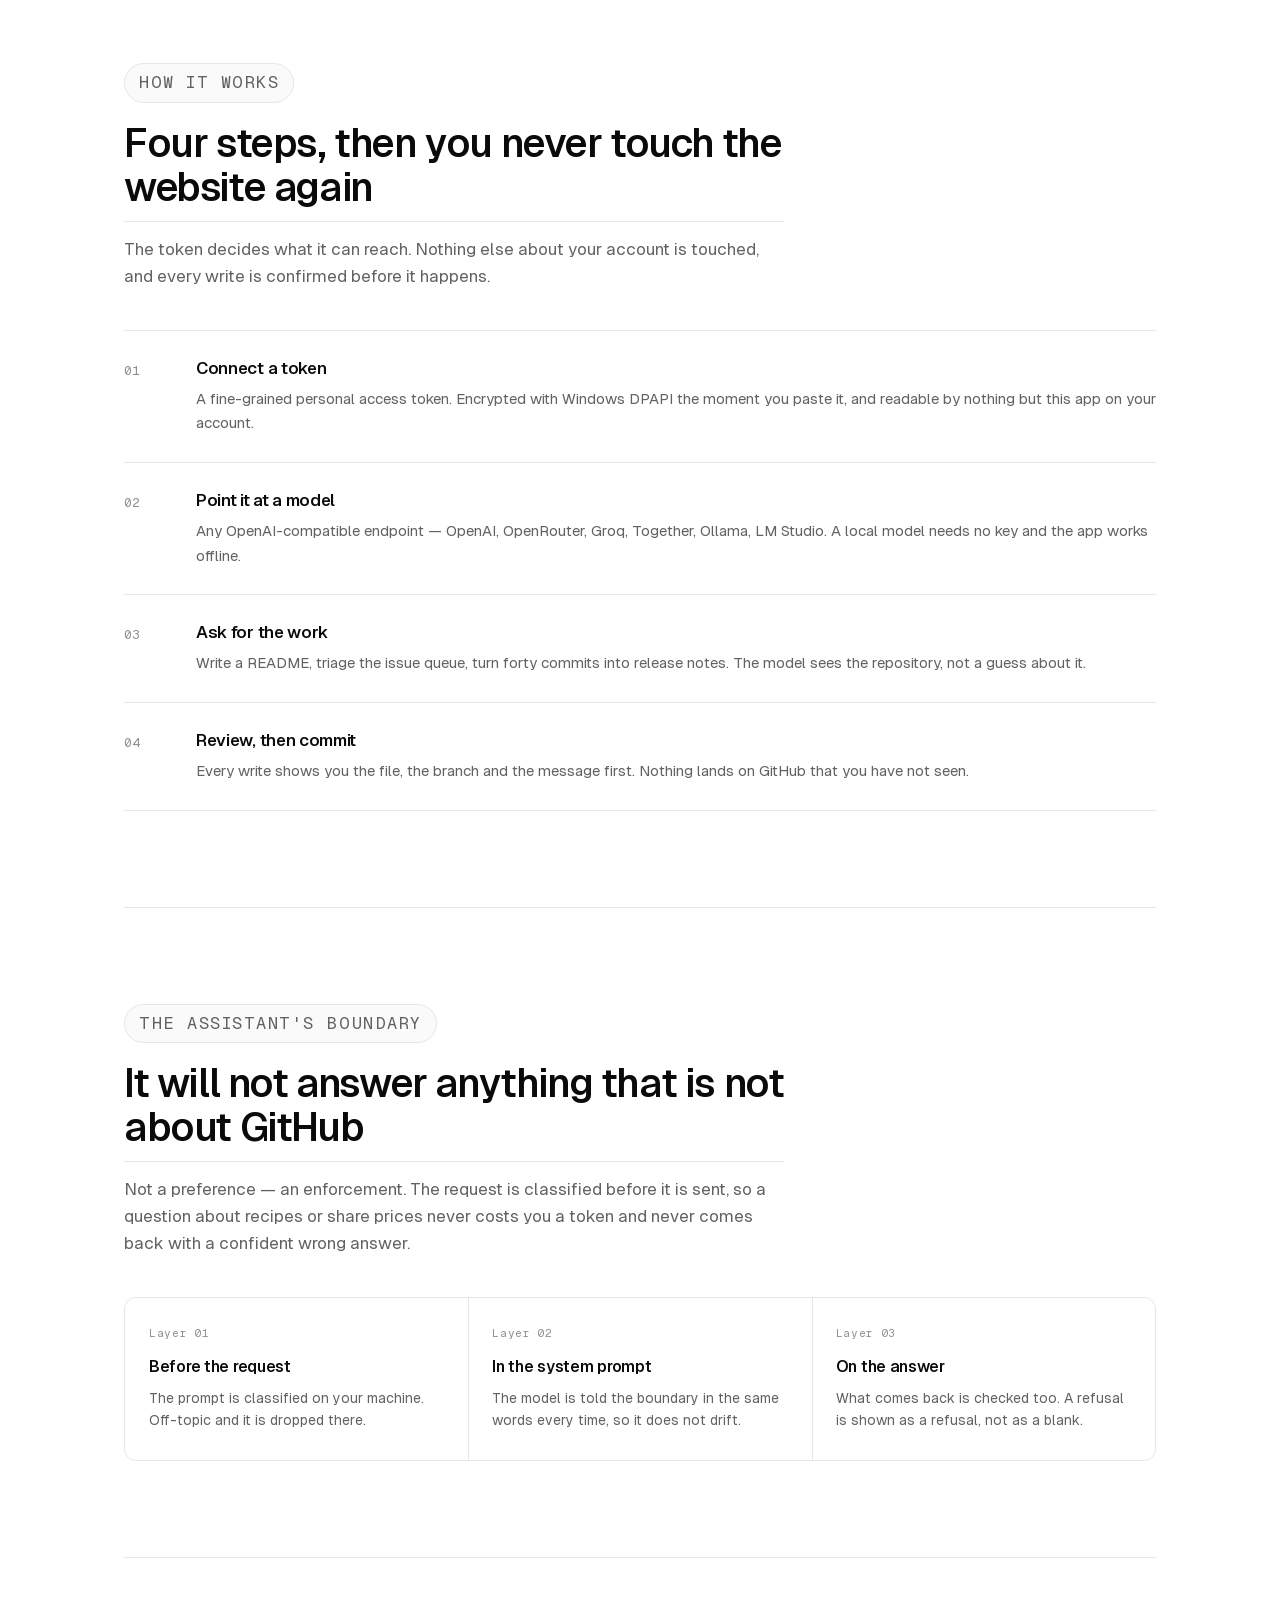
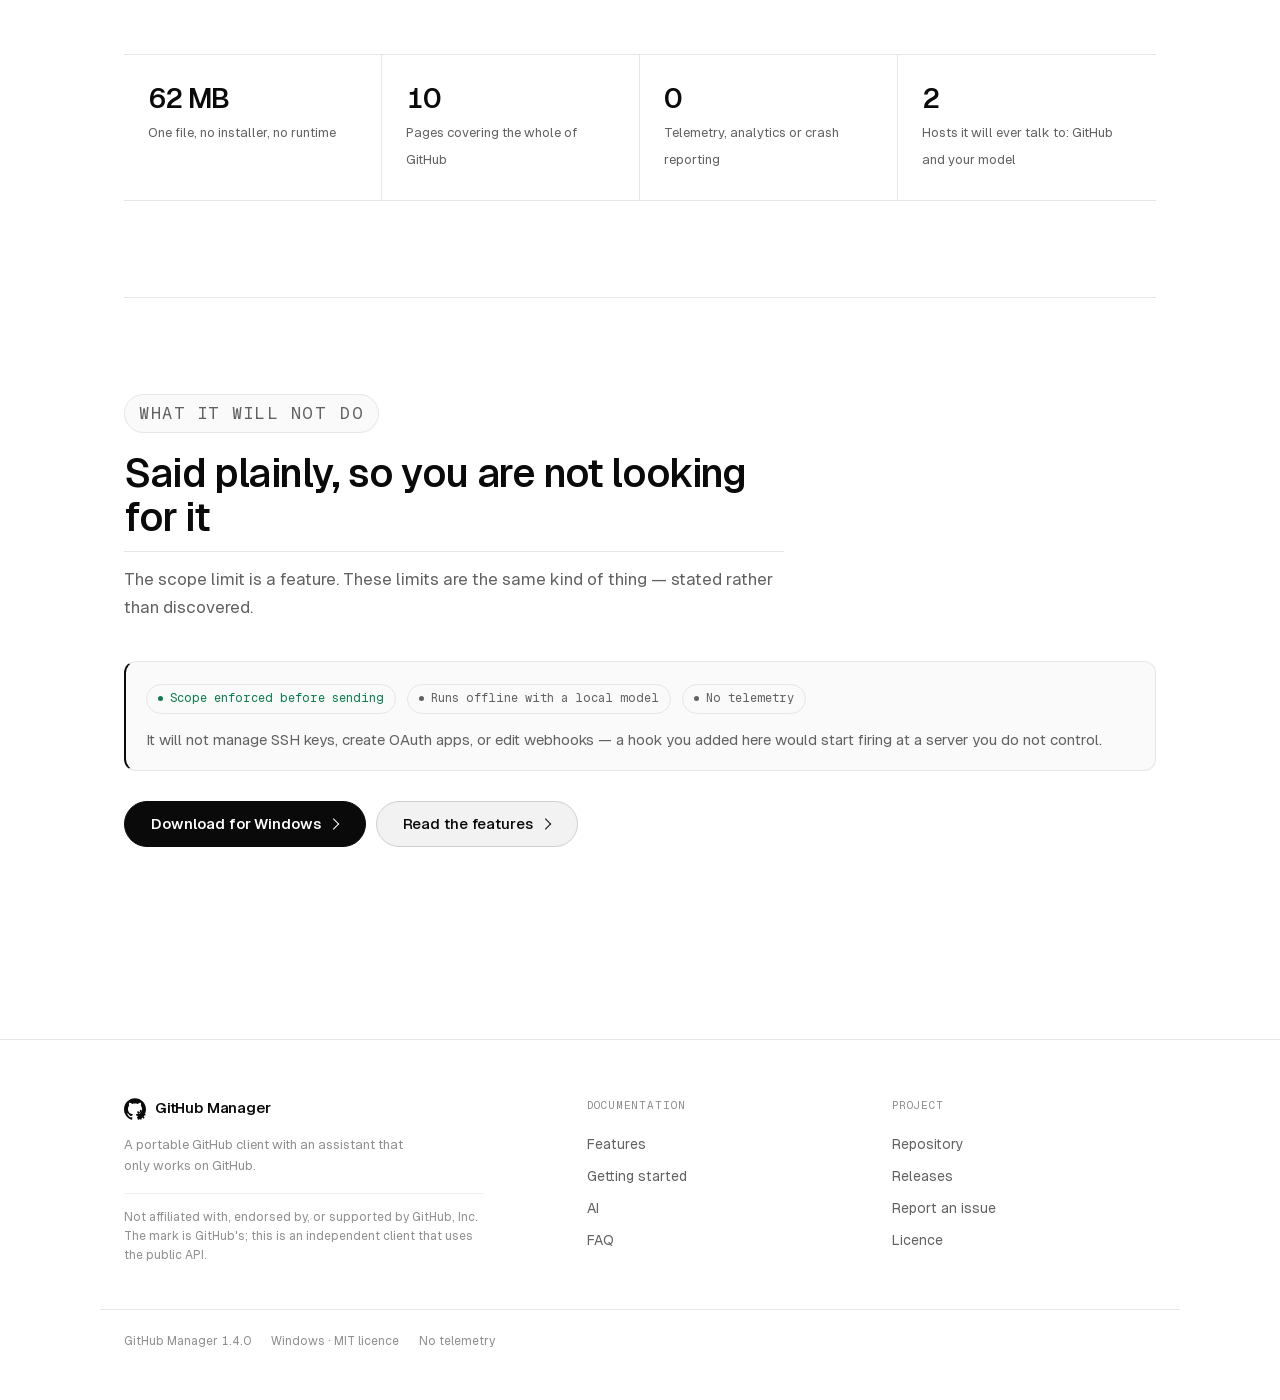
==== commit 69d119c4: "Monochrome the app, and one logo for both The app was violet-tinted and the site was not, so the two" ====
--- a/docs/index.html
+++ b/docs/index.html
@@ -36,7 +36,8 @@
     </button>
 
     <a class="brand" href="index.html">
-      <svg class="brand-mark" viewBox="0 0 24 24" aria-hidden="true"><path d="M3 6h7.5A5.5 5.5 0 0 1 16 11.5" stroke="currentColor" stroke-width="1.9" stroke-linecap="round" fill="none"/><path d="M21 18h-7.5A5.5 5.5 0 0 1 8 12.5" stroke="currentColor" stroke-width="1.9" stroke-linecap="round" fill="none"/><circle cx="3" cy="6" r="2.6" fill="currentColor"/><circle cx="21" cy="12" r="2.6" fill="currentColor"/><circle cx="3" cy="18" r="2.6" fill="currentColor"/><path d="M12.6 3.2 16.8 12l-4.2 8.8L8.4 12z" fill="currentColor" opacity="0.92"/></svg>
+      <svg class="brand-mark" viewBox="0 0 24 24" aria-hidden="true"><path d="M12 .297c-6.63 0-12 5.373-12 12 0 5.303 3.438 9.8 8.205 11.385.6.113.82-.258.82-.577 0-.285-.01-1.04-.015-2.04-3.338.724-4.042-1.61-4.042-1.61C4.422 18.07 3.633 17.7 3.633 17.7c-1.087-.744.084-.729.084-.729 1.205.084 1.838 1.236 1.838 1.236 1.07 1.835 2.809 1.305 3.495.998.108-.776.417-1.305.76-1.605-2.665-.3-5.466-1.332-5.466-5.93 0-1.31.465-2.38 1.235-3.22-.135-.303-.54-1.523.105-3.176 0 0 1.005-.322 3.3 1.23.96-.267 1.98-.399 3-.405 1.02.006 2.04.138 3 .405 2.28-1.552 3.285-1.23 3.285-1.23.645 1.653.24 2.873.12 3.176.765.84 1.23 1.91 1.23 3.22 0 4.61-2.805 5.625-5.475 5.92.42.36.81 1.096.81 2.22 0 1.606-.015 2.896-.015 3.286 0 .315.21.69.825.57C20.565 22.092 24 17.592 24 12.297c0-6.627-5.373-12-12-12"/>
+  <path d="M21.661 17.324L23.423 17.406L23.423 19.194L21.716 19.064L21.367 19.986L22.554 21.290L21.290 22.554L20.175 21.255L19.276 21.661L19.194 23.423L17.406 23.423L17.536 21.716L16.614 21.367L15.310 22.554L14.046 21.290L15.345 20.175L14.939 19.276L13.177 19.194L13.177 17.406L14.884 17.536L15.233 16.614L14.046 15.310L15.310 14.046L16.425 15.345L17.324 14.939L17.406 13.177L19.194 13.177L19.064 14.884L19.986 15.233L21.290 14.046L22.554 15.310L21.255 16.425ZM15.700 18.300A2.600 2.600 0 1 0 20.900 18.300A2.600 2.600 0 1 0 15.700 18.300Z" fill="currentColor" fill-rule="evenodd"/></svg>
       <span>GitHub&nbsp;Manager</span>
     </a>
 
@@ -293,10 +294,15 @@
   <div class="foot-grid">
     <div class="foot-brand">
       <a class="brand" href="index.html">
-        <svg class="brand-mark" viewBox="0 0 24 24" aria-hidden="true"><path d="M3 6h7.5A5.5 5.5 0 0 1 16 11.5" stroke="currentColor" stroke-width="1.9" stroke-linecap="round" fill="none"/><path d="M21 18h-7.5A5.5 5.5 0 0 1 8 12.5" stroke="currentColor" stroke-width="1.9" stroke-linecap="round" fill="none"/><circle cx="3" cy="6" r="2.6" fill="currentColor"/><circle cx="21" cy="12" r="2.6" fill="currentColor"/><circle cx="3" cy="18" r="2.6" fill="currentColor"/><path d="M12.6 3.2 16.8 12l-4.2 8.8L8.4 12z" fill="currentColor" opacity="0.92"/></svg>
+        <svg class="brand-mark" viewBox="0 0 24 24" aria-hidden="true"><path d="M12 .297c-6.63 0-12 5.373-12 12 0 5.303 3.438 9.8 8.205 11.385.6.113.82-.258.82-.577 0-.285-.01-1.04-.015-2.04-3.338.724-4.042-1.61-4.042-1.61C4.422 18.07 3.633 17.7 3.633 17.7c-1.087-.744.084-.729.084-.729 1.205.084 1.838 1.236 1.838 1.236 1.07 1.835 2.809 1.305 3.495.998.108-.776.417-1.305.76-1.605-2.665-.3-5.466-1.332-5.466-5.93 0-1.31.465-2.38 1.235-3.22-.135-.303-.54-1.523.105-3.176 0 0 1.005-.322 3.3 1.23.96-.267 1.98-.399 3-.405 1.02.006 2.04.138 3 .405 2.28-1.552 3.285-1.23 3.285-1.23.645 1.653.24 2.873.12 3.176.765.84 1.23 1.91 1.23 3.22 0 4.61-2.805 5.625-5.475 5.92.42.36.81 1.096.81 2.22 0 1.606-.015 2.896-.015 3.286 0 .315.21.69.825.57C20.565 22.092 24 17.592 24 12.297c0-6.627-5.373-12-12-12"/>
+  <path d="M21.661 17.324L23.423 17.406L23.423 19.194L21.716 19.064L21.367 19.986L22.554 21.290L21.290 22.554L20.175 21.255L19.276 21.661L19.194 23.423L17.406 23.423L17.536 21.716L16.614 21.367L15.310 22.554L14.046 21.290L15.345 20.175L14.939 19.276L13.177 19.194L13.177 17.406L14.884 17.536L15.233 16.614L14.046 15.310L15.310 14.046L16.425 15.345L17.324 14.939L17.406 13.177L19.194 13.177L19.064 14.884L19.986 15.233L21.290 14.046L22.554 15.310L21.255 16.425ZM15.700 18.300A2.600 2.600 0 1 0 20.900 18.300A2.600 2.600 0 1 0 15.700 18.300Z" fill="currentColor" fill-rule="evenodd"/></svg>
         <span>GitHub&nbsp;Manager</span>
       </a>
       <p>A portable GitHub client with an assistant that only works on GitHub.</p>
+      <p class="unofficial">
+        Not affiliated with, endorsed by, or supported by GitHub, Inc. The mark
+        is GitHub's; this is an independent client that uses the public API.
+      </p>
     </div>
     <div class="foot-col"><h4>Documentation</h4><a href="features.html">Features</a><a href="install.html">Getting started</a><a href="ai.html">AI</a><a href="faq.html">FAQ</a></div><div class="foot-col"><h4>Project</h4><a href="https://github.com/mrlurix/github-manager" target="_blank" rel="noopener noreferrer">Repository</a><a href="https://github.com/mrlurix/github-manager/releases/latest" target="_blank" rel="noopener noreferrer">Releases</a><a href="https://github.com/mrlurix/github-manager/issues" target="_blank" rel="noopener noreferrer">Report an issue</a><a href="https://github.com/mrlurix/github-manager/blob/main/LICENSE" target="_blank" rel="noopener noreferrer">Licence</a></div>
   </div>
--- a/docs/assets/style.css
+++ b/docs/assets/style.css
@@ -71,14 +71,24 @@
   --mono: "Geist Mono", ui-monospace, SFMono-Regular, "SF Mono", Menlo,
     Consolas, "Liberation Mono", monospace;
 
-  --header-h: 60px;
+  --header-h: 58px;
+  /* The header floats 12px down and is --header-h tall, so content has to clear
+     that much more than the bar itself. Every sticky rail and every scroll
+     offset below is derived from these two rather than from --header-h alone. */
+  --header-top: 12px;
+  --header-clear: calc(var(--header-top) + var(--header-h) + 12px);
   --rail-w: 248px;
   --toc-w: 216px;
   --measure: 68ch;
   --edge: 24px;
 
-  --r: 6px;
-  --r-btn: 8px;
+  /* Round, deliberately. A 6px corner on a 40px button reads as square; the
+     ask was round, so the buttons go all the way and the header is a floating
+     pill rather than a full-bleed bar. Panels sit between the two: enough curve
+     to match, not so much that a card grid starts looking like bubbles. */
+  --r: 12px;
+  --r-btn: 999px;
+  --r-head: 18px;
   --ease: cubic-bezier(0.16, 1, 0.3, 1);
   /* A second curve, slower and with no overshoot. Used for anything that moves
      a long way: reveals and panels. */
@@ -121,7 +131,7 @@
 
 html {
   scroll-behavior: smooth;
-  scroll-padding-top: calc(var(--header-h) + 24px);
+  scroll-padding-top: calc(var(--header-clear) + 12px);
   -webkit-text-size-adjust: 100%;
 }
 
@@ -191,29 +201,44 @@
   }
 }
 
-/* ------------------------------------------------------------------- header */
+/* ------------------------------------------------------------------- header
+   A floating bar rather than a full-bleed one. Rounding the corners of a bar
+   that runs edge to edge looks like a mistake - there is nothing for the curve
+   to sit inside. Insetting it turns the same idea into a shape: the header reads
+   as a control that happens to be always present, which is what it is.
+   ------------------------------------------------------------------------- */
 .site-header {
-  position: sticky; top: 0; z-index: 60;
+  position: sticky; top: 12px; z-index: 60;
   height: var(--header-h);
+  max-width: 1416px;
+  margin: 12px auto 0;
+  padding-inline: 6px;
   /* Translucent so content scrolling underneath reads as motion rather than as
      a second, sharper copy of itself. */
-  background: color-mix(in srgb, var(--bg) 72%, transparent);
+  background: color-mix(in srgb, var(--bg) 76%, transparent);
   backdrop-filter: saturate(180%) blur(20px);
-  border-bottom: 1px solid var(--line);
-}
+  border: 1px solid var(--line);
+  border-radius: var(--r-head);
+  box-shadow: 0 1px 2px rgba(0, 0, 0, .3);
+}
+html[data-theme="light"] .site-header { box-shadow: 0 1px 3px rgba(0, 0, 0, .07); }
 
 .bar {
   height: 100%;
-  display: flex; align-items: center; gap: 16px;
-  max-width: 1440px; margin: 0 auto; padding: 0 var(--edge);
-}
-
-/* Reading progress. A two pixel accent line under the header that grows with the
+  display: flex; align-items: center; gap: 14px;
+  padding-inline: 12px;
+}
+
+/* Reading progress. A two pixel accent line along the bottom that grows with the
    page. Scaled rather than resized: transform stays on the compositor, so it
-   does not cost a layout pass per frame. */
+   does not cost a layout pass per frame.
+
+   Inset from each end so it runs along the flat part of the curve. Without it
+   the line would sit under the rounded corners, where it is mostly invisible
+   and looks like a rendering fault at the two points it does show. */
 .progress {
-  position: absolute; inset-block-end: -1px; inset-inline-start: 0;
-  height: 2px; width: 100%;
+  position: absolute; inset-block-end: 0; inset-inline: var(--r-head);
+  height: 2px;
   background: var(--accent);
   transform: scaleX(0); transform-origin: 0 50%;
   opacity: .9;
@@ -228,8 +253,16 @@
   letter-spacing: -0.012em; white-space: nowrap;
 }
 .brand:hover { color: var(--text); text-decoration: none; }
-.brand-mark { width: 20px; height: 20px; transition: transform .4s var(--ease); }
-.brand:hover .brand-mark { transform: rotate(-12deg); }
+/* The app mark: the GitHub Octocat with a gear. Filled, so the fill has to be
+   set explicitly - the site's global svg rule is for stroked icons. */
+.brand-mark {
+  width: 22px; height: 22px;
+  fill: currentColor; stroke: none;
+  transition: transform .45s var(--ease);
+}
+/* A small turn on hover, not a spin: the gear implies rotation, and this much
+   of it reads as acknowledging the pointer rather than as a loading state. */
+.brand:hover .brand-mark { transform: rotate(18deg); }
 
 .top-nav {
   display: flex; align-items: center; gap: 4px;
@@ -249,7 +282,7 @@
 .icon-btn {
   display: grid; place-items: center;
   width: 34px; height: 34px; flex: none;
-  border: 1px solid var(--line); border-radius: var(--r);
+  border: 1px solid var(--line); border-radius: var(--r-btn);
   background: var(--bg-raised); color: var(--text-dim); cursor: pointer;
   transition: color .12s var(--ease), border-color .12s var(--ease),
     background .12s var(--ease), transform .12s var(--ease);
@@ -271,7 +304,7 @@
 .search-icon-button {
   display: none; place-items: center;
   width: 34px; height: 34px; flex: none;
-  border: 1px solid var(--line); border-radius: var(--r);
+  border: 1px solid var(--line); border-radius: var(--r-btn);
   background: var(--bg-raised); color: var(--text-dim); cursor: pointer;
 }
 .search-icon-button:hover { color: var(--text); border-color: var(--line-strong); }
@@ -285,8 +318,8 @@
 
 .search input {
   width: 100%; height: 34px;
-  padding: 0 14px 0 33px;
-  border: 1px solid var(--line); border-radius: var(--r);
+  padding: 0 14px 0 34px;
+  border: 1px solid var(--line); border-radius: var(--r-btn);
   background: var(--bg-raised); color: var(--text);
   font: inherit; font-size: 0.8125rem; outline: none;
   transition: border-color .12s var(--ease), background .12s var(--ease);
@@ -344,11 +377,14 @@
 .btn {
   position: relative; overflow: hidden;
   display: inline-flex; align-items: center; justify-content: center; gap: 8px;
-  height: 40px; padding: 0 18px;
+  height: 40px;
   border: 1px solid var(--line); border-radius: var(--r-btn);
   background: var(--bg-raised); color: var(--text);
   font: inherit; font-size: 0.875rem; font-weight: 520; letter-spacing: -0.008em;
   cursor: pointer; white-space: nowrap;
+  /* A pill needs more horizontal room than a rectangle of the same label, or
+     the curve eats the space the text needs. */
+  padding-inline: 20px;
   transition: background .14s var(--ease), border-color .14s var(--ease),
     color .14s var(--ease), transform .14s var(--ease),
     box-shadow .14s var(--ease);
@@ -422,7 +458,7 @@
 .btn:hover .btn-arrow { transform: rotate(45deg) translate(2px, -2px); }
 
 .cta-row { display: flex; flex-wrap: wrap; gap: 10px; margin-top: 30px; }
-.cta-row .btn { height: 46px; padding: 0 22px; font-size: 0.9375rem; border-radius: 10px; }
+.cta-row .btn { height: 46px; padding: 0 26px; font-size: 0.9375rem; }
 
 /* ------------------------------------------------------------ marketing shell
    The landing page drops the docs rails: one centred column, full bleed, with
@@ -475,7 +511,7 @@
   letter-spacing: 0.09em; text-transform: uppercase;
   color: var(--text-dim);
   border: 1px solid var(--line); border-radius: 999px;
-  padding: 4px 12px; margin-bottom: 26px;
+  padding: 5px 14px; margin-bottom: 26px;
   background: var(--bg-raised);
 }
 .eyebrow b { color: var(--text); font-weight: 500; }
@@ -517,7 +553,7 @@
   position: relative;
   margin: 68px 0 0;
   border: 1px solid var(--line-strong);
-  border-radius: 10px;
+  border-radius: 14px;
   background: var(--bg-raised);
   overflow: hidden;
   /* The glow sits behind the window, not around it. */
@@ -727,6 +763,17 @@
   color: var(--text-faint); font-size: 0.8125rem;
   margin: 14px 0 0; max-width: 34ch; line-height: 1.6;
 }
+/* The mark is GitHub's, so the line saying so has to be here rather than only
+   in the source repository: this is where someone decides whether the app is
+   an official product, and the answer has to be on the page. */
+.foot-brand .unofficial {
+  margin-top: 16px; padding-top: 14px;
+  border-top: 1px solid var(--line-faint);
+  color: var(--text-faint); font-size: 0.75rem;
+  line-height: 1.6; max-width: 40ch;
+}
+.foot-brand .unofficial a { color: var(--text-dim); }
+.foot-brand .unofficial a:hover { color: var(--text); }
 .foot-col h4 {
   font-family: var(--mono); font-size: 0.6875rem; font-weight: 400;
   letter-spacing: 0.08em; text-transform: uppercase;
@@ -753,10 +800,12 @@
   gap: 48px;
   align-items: start;
 }
+/* The landing page has no shell, so its content needs the same clearance. */
+.marketing { padding-top: 40px; }
 
 .rail {
-  position: sticky; top: var(--header-h);
-  max-height: calc(100vh - var(--header-h));
+  position: sticky; top: var(--header-clear);
+  max-height: calc(100vh - var(--header-clear));
   overflow-y: auto; overscroll-behavior: contain;
   padding: 32px 0 28px;
 }
@@ -827,17 +876,17 @@
   margin: 56px 0 16px; padding-bottom: 12px;
   border-bottom: 1px solid var(--line);
   line-height: 1.25;
-  scroll-margin-top: calc(var(--header-h) + 24px);
+  scroll-margin-top: var(--header-clear);
 }
 h3 {
   font-size: 1.0625rem; letter-spacing: -0.018em; font-weight: 560;
   margin: 36px 0 10px; line-height: 1.4;
-  scroll-margin-top: calc(var(--header-h) + 24px);
+  scroll-margin-top: var(--header-clear);
 }
 h4 {
   font-size: 0.9375rem; font-weight: 560;
   margin: 26px 0 8px;
-  scroll-margin-top: calc(var(--header-h) + 24px);
+  scroll-margin-top: var(--header-clear);
 }
 p { margin: 16px 0; }
 .content > h2:first-child, .doc-head + h2 { margin-top: 40px; }
@@ -975,8 +1024,8 @@
 
 /* ---------------------------------------------------------------------- toc */
 .toc {
-  position: sticky; top: var(--header-h);
-  max-height: calc(100vh - var(--header-h));
+  position: sticky; top: var(--header-clear);
+  max-height: calc(100vh - var(--header-clear));
   overflow-y: auto; overscroll-behavior: contain;
   padding: 40px 0 28px;
 }
@@ -1043,7 +1092,7 @@
   .icon-btn, .search-icon-button { width: 38px; }
 
   .rail {
-    position: fixed; inset-block: var(--header-h) 0; inset-inline-start: 0;
+    position: fixed; inset-block: var(--header-clear) 0; inset-inline-start: 0;
     width: 288px; max-height: none;
     background: var(--bg); border-inline-end: 1px solid var(--line);
     padding: 24px 16px; z-index: 55;
@@ -1067,9 +1116,12 @@
 }
 
 @media (max-width: 640px) {
-  :root { --edge: 16px; }
-  .bar { gap: 8px; }
+  :root { --edge: 16px; --header-top: 8px; }
+  .bar { gap: 8px; padding-inline: 6px; }
   .brand span { display: none; }
+  /* Nearly the full width, so the pill has room to be a pill. The margin is
+     what keeps the curve from being cut off at the screen edge. */
+  .site-header { margin-inline: 10px; padding-inline: 4px; }
 
   /* The search box becomes an overlay so the bar keeps room to breathe. */
   .search-icon-button { display: grid; }
@@ -1081,14 +1133,17 @@
   .bar { position: relative; }
   body.searching .search {
     display: block;
-    position: fixed; inset-block-start: 0; z-index: 70;
-    padding-block: 14px;
+    /* Covers the whole width when open. The bar is rounded, so an overlay
+       clipped to its box would leave square corners floating over it. */
+    position: fixed; inset-inline: 0; inset-block-start: 0; z-index: 70;
+    padding: 14px var(--edge);
+    border-bottom: 1px solid var(--line);
   }
   body.searching .search-icon-button { visibility: hidden; }
   .results { inset-inline: var(--edge); }
 
   /* "Download" alone is enough at this width; the hero carries the rest. */
-  .bar .btn { padding-inline: 12px; }
+  .bar .btn { padding-inline: 14px; }
 
   /* 44px is the smallest target a finger reliably lands on. Everything in the
      bar grows to it rather than being shrunk to fit. */
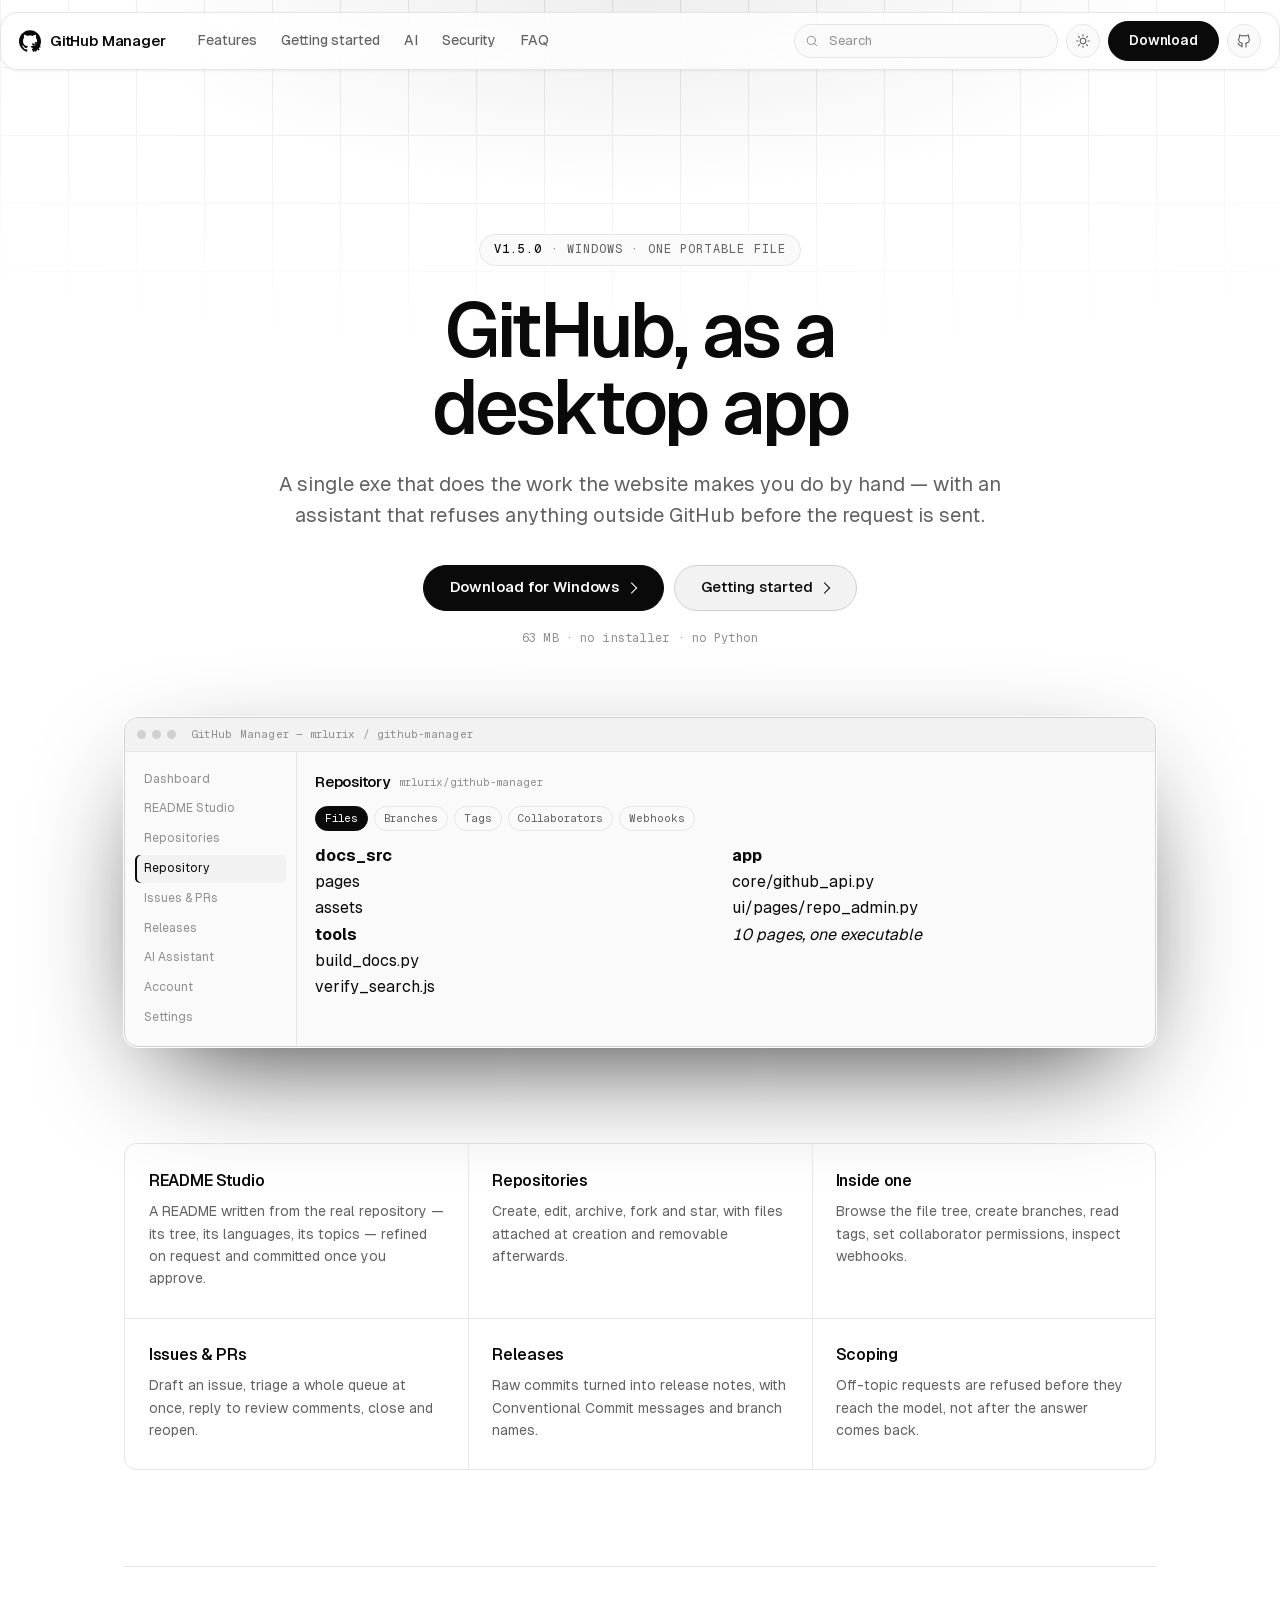
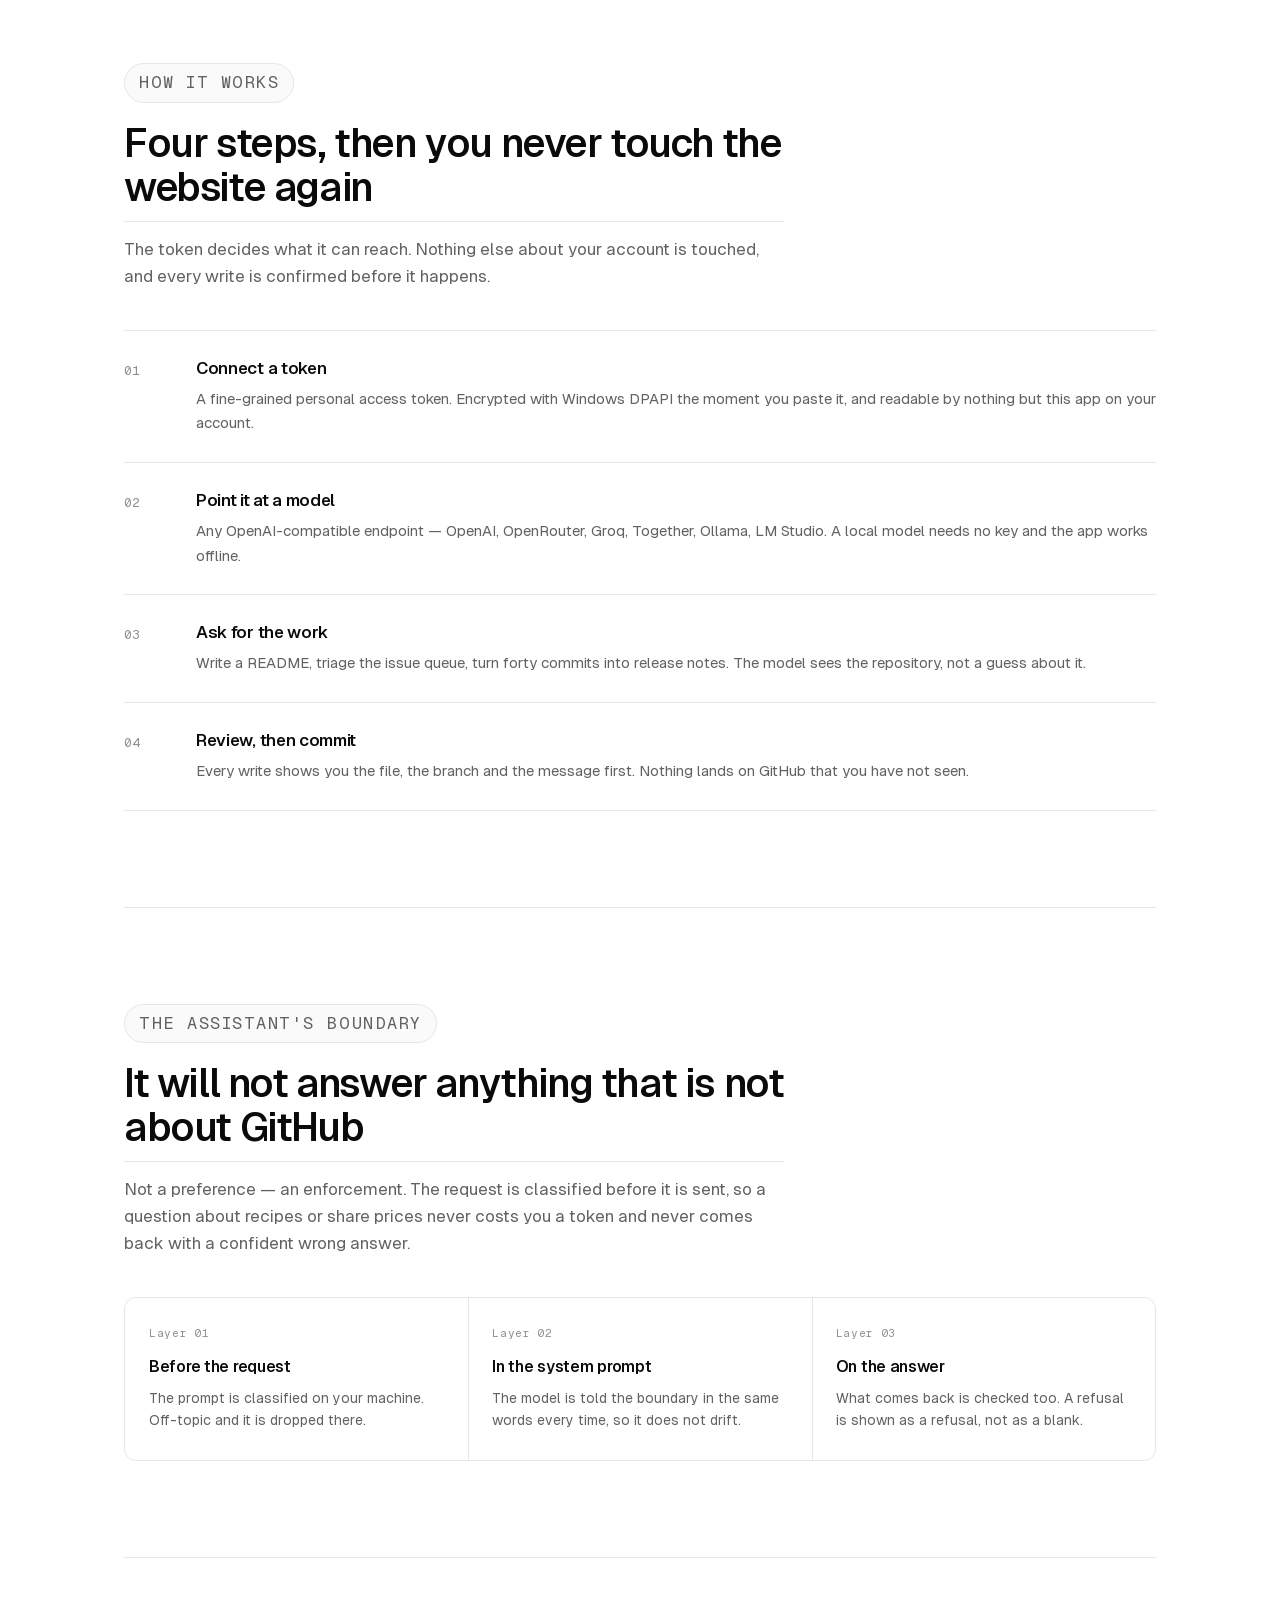
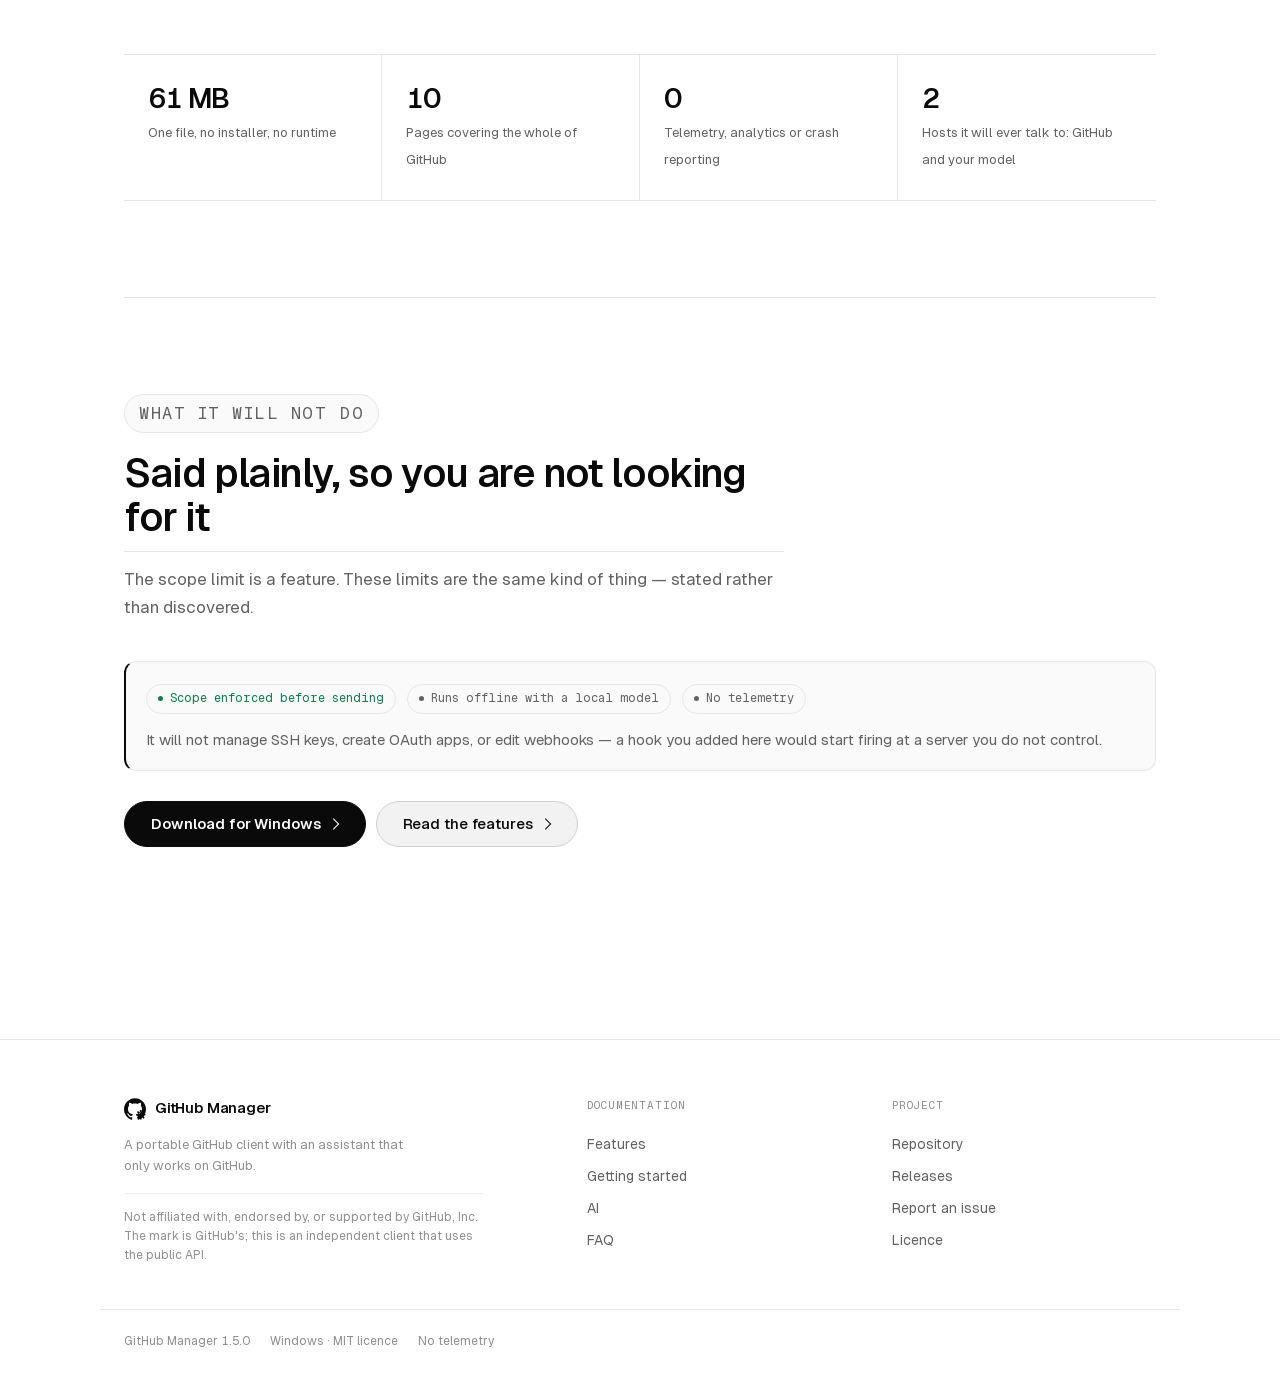
==== commit 71368dbd: "Release 1.5.0: one design system, and a version that cannot go stale The app was violet-tinted and t" ====
--- a/docs/index.html
+++ b/docs/index.html
@@ -82,7 +82,7 @@
 <main id="main">
 <div class="marketing">
 <div class="hero">
-  <p class="eyebrow" data-reveal="scale"><b>v1.4.0</b> · Windows · one portable file</p>
+  <p class="eyebrow" data-reveal="scale"><b>v1.5.0</b> · Windows · one portable file</p>
   <h1 data-reveal="scale">GitHub, as a desktop app</h1>
   <p class="lede" data-reveal="scale">
     A single exe that does the work the website makes you do by hand — with an
@@ -307,7 +307,7 @@
     <div class="foot-col"><h4>Documentation</h4><a href="features.html">Features</a><a href="install.html">Getting started</a><a href="ai.html">AI</a><a href="faq.html">FAQ</a></div><div class="foot-col"><h4>Project</h4><a href="https://github.com/mrlurix/github-manager" target="_blank" rel="noopener noreferrer">Repository</a><a href="https://github.com/mrlurix/github-manager/releases/latest" target="_blank" rel="noopener noreferrer">Releases</a><a href="https://github.com/mrlurix/github-manager/issues" target="_blank" rel="noopener noreferrer">Report an issue</a><a href="https://github.com/mrlurix/github-manager/blob/main/LICENSE" target="_blank" rel="noopener noreferrer">Licence</a></div>
   </div>
   <div class="foot-base">
-    <span>GitHub Manager 1.4.0</span>
+    <span>GitHub Manager 1.5.0</span>
     <span>Windows &middot; MIT licence</span>
     <span>No telemetry</span>
   </div>
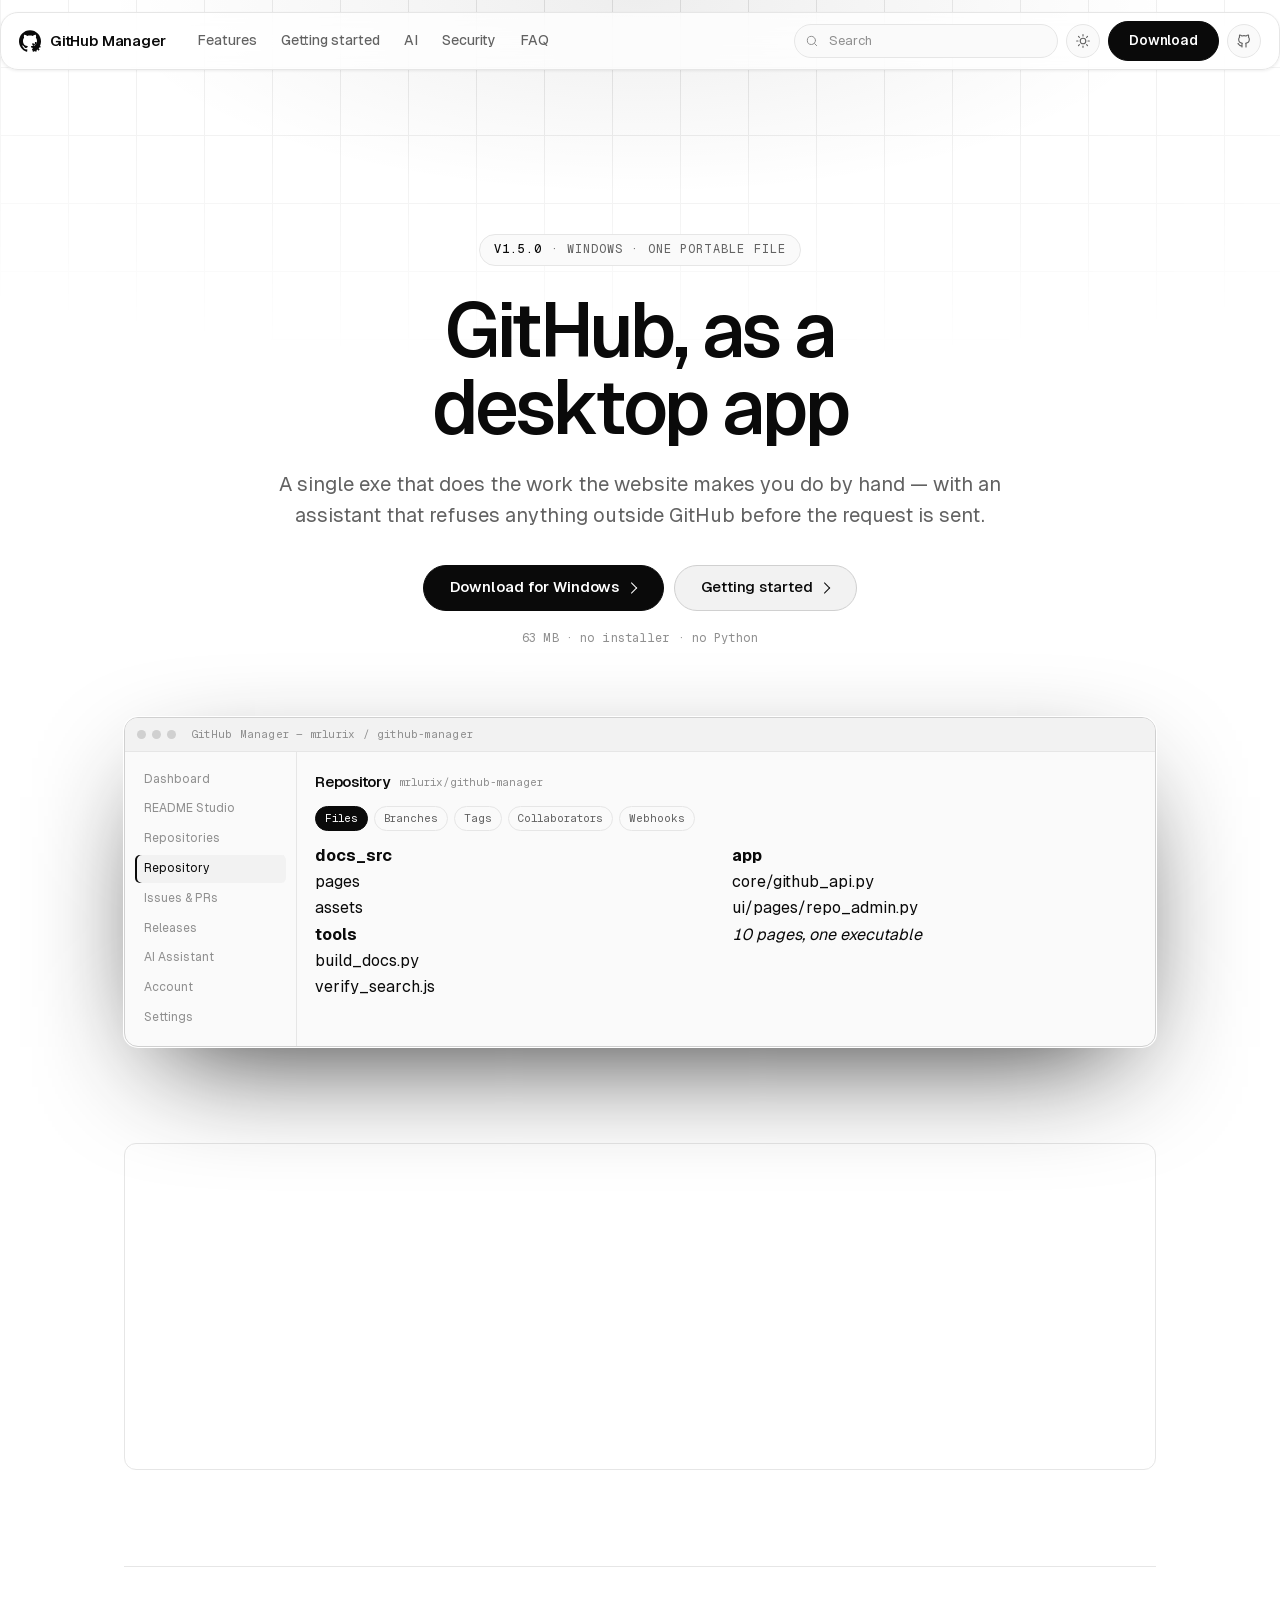
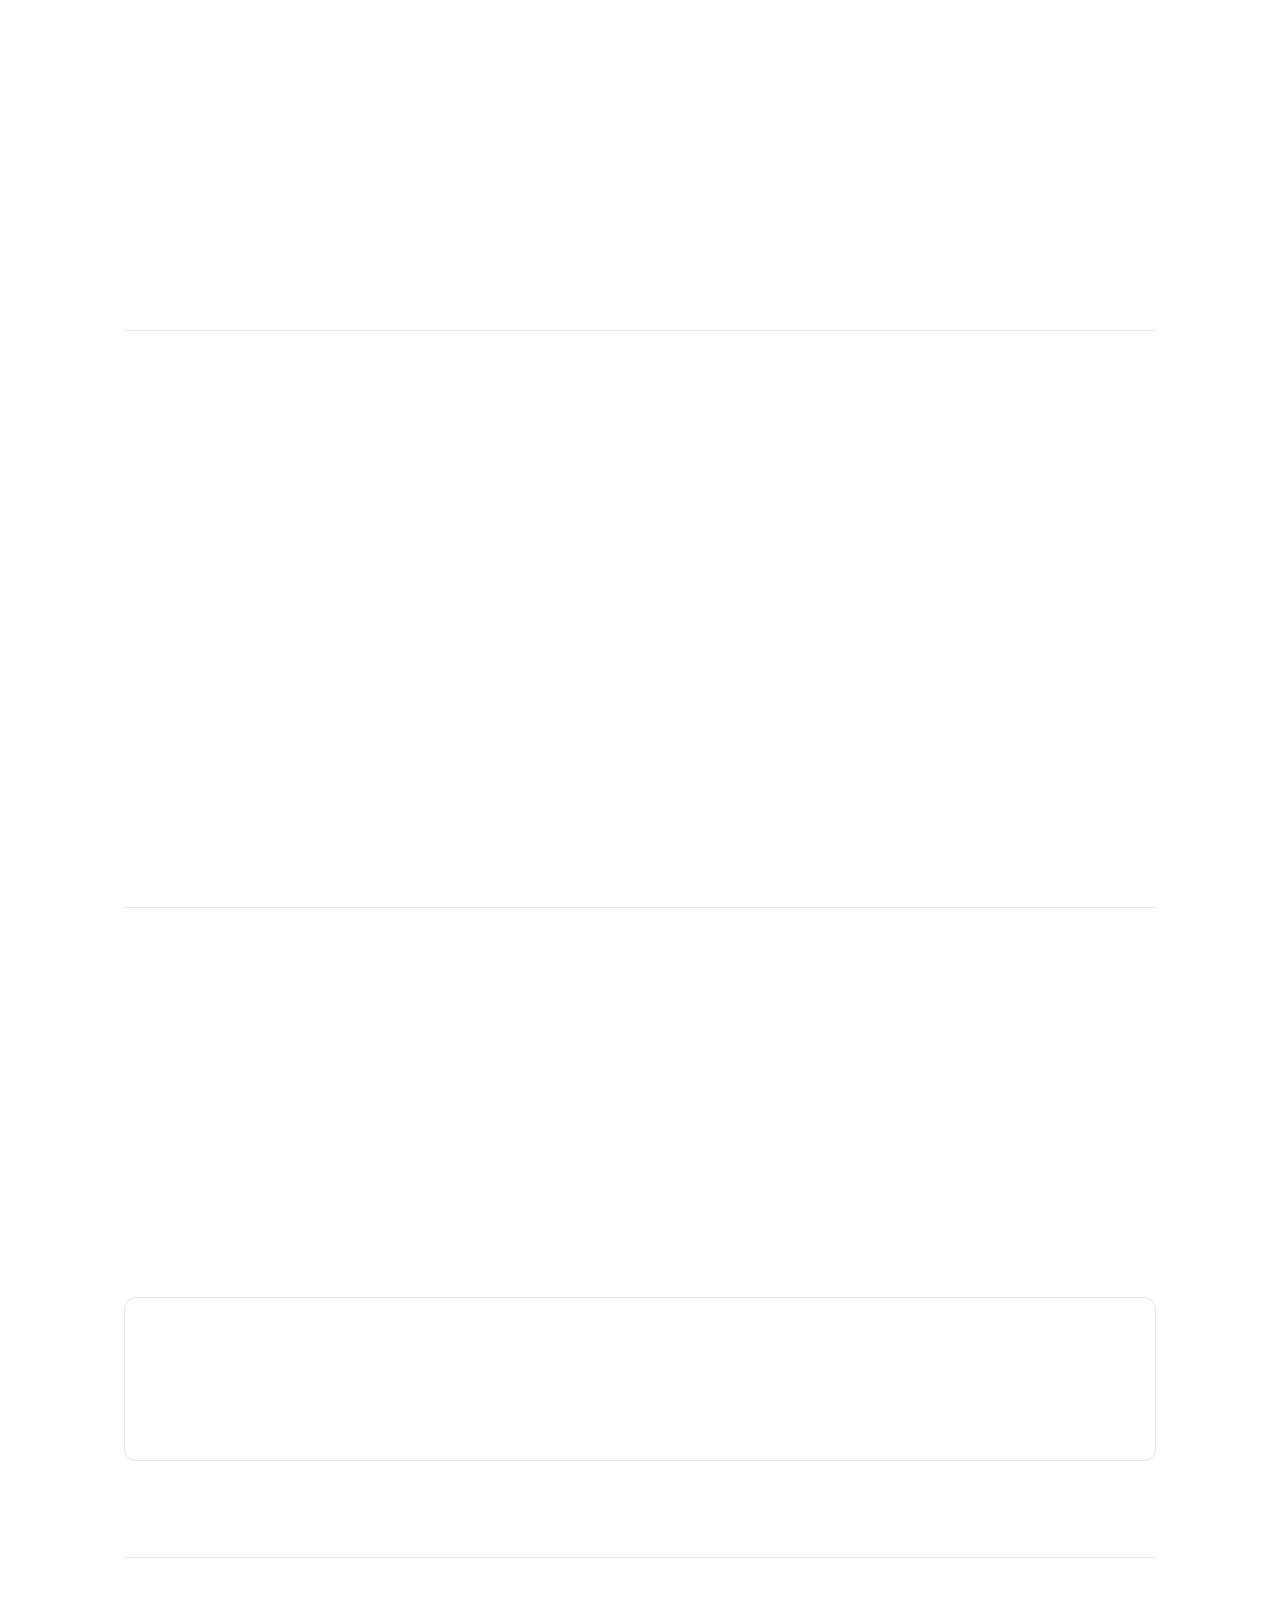
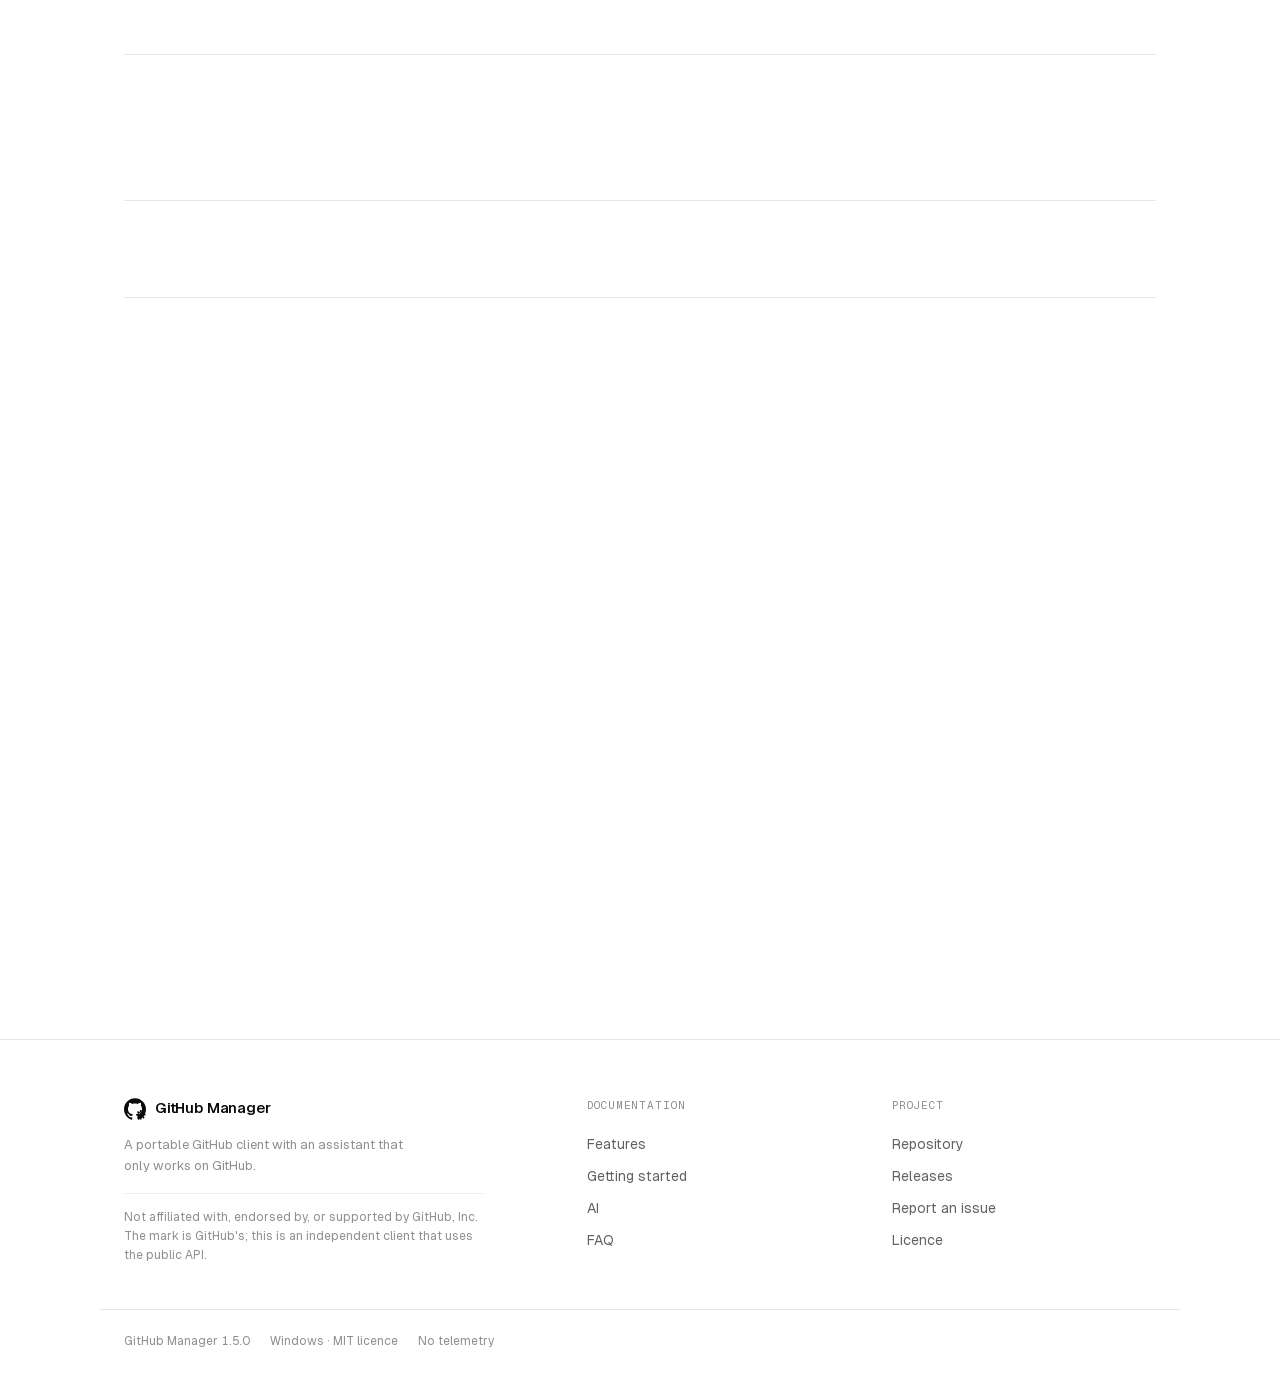
==== commit 64e8cb44: "Fix the findings from the security audit App - Percent-encoded path traversal in validate_repo_path " ====
--- a/docs/index.html
+++ b/docs/index.html
@@ -7,10 +7,28 @@
      policy travels with the document. It refuses inline script and event handler
      attributes even if something slipped past the body sanitiser, which is what
      turns a mistake in a markdown file into broken markup instead of a compromise.
-     The fonts are self-hosted, so nothing on this page reaches a third party:
-     'unsafe-inline' is there for style only, because markdown carries style
-     attributes. -->
-<meta http-equiv="Content-Security-Policy" content="default-src 'self'; script-src 'self'; style-src 'self' 'unsafe-inline'; font-src 'self'; img-src 'self' data:; connect-src 'self'; object-src 'none'; base-uri 'none'; form-action 'none'; frame-ancestors 'none'">
+
+     Two things this policy deliberately does NOT claim:
+
+     'unsafe-inline' for style. It was here on the reasoning that markdown
+     carries style attributes. The sanitiser has no "style" in _ALLOWED_ATTRS
+     and no page in docs_src contains one, so it was pure concession. The
+     check in check_no_inline_styles() fails the build if that ever stops
+     being true.
+
+     frame-ancestors 'none'. This is the one that matters, and it cannot be
+     fixed here: CSP3 section 3.3 lists frame-ancestors among the directives
+     that are not supported inside a <meta> element, so the browser discards
+     it. Leaving it in the string read as protection that existed. Clickjacking
+     against this site needs a real Content-Security-Policy response header,
+     which GitHub Pages does not let a repository set. Until that changes the
+     page is framable, and that is a property of the host, not a bug to
+     patch around.
+
+     img-src has no data:. Nothing on the site uses one, and _safe_src already
+     refuses a data: source, so permitting it here only created a second,
+     looser rule that disagreed with the first. -->
+<meta http-equiv="Content-Security-Policy" content="default-src 'self'; script-src 'self'; style-src 'self'; font-src 'self'; img-src 'self'; connect-src 'self'; object-src 'none'; base-uri 'none'; form-action 'none'">
 <meta name="referrer" content="strict-origin-when-cross-origin">
 <title>GitHub Manager</title>
 <meta name="description" content="A portable GitHub client for Windows, with an AI assistant that only ever works on GitHub.">
--- a/docs/assets/style.css
+++ b/docs/assets/style.css
@@ -229,9 +229,14 @@
   padding-inline: 12px;
 }
 
-/* Reading progress. A two pixel accent line along the bottom that grows with the
-   page. Scaled rather than resized: transform stays on the compositor, so it
-   does not cost a layout pass per frame.
+/* Reading progress. A two pixel line along the bottom that grows with the page.
+   Scaled rather than resized: transform stays on the compositor, so it does not
+   cost a layout pass per frame.
+
+   The text colour, not the accent. It sits directly under a translucent blurred
+   header over moving content, and a saturated blue against black shimmered while
+   the page moved under it; a neutral line reads as one thing moving rather than
+   two, which is all a progress indicator is supposed to do.
 
    Inset from each end so it runs along the flat part of the curve. Without it
    the line would sit under the rounded corners, where it is mostly invisible
@@ -239,9 +244,9 @@
 .progress {
   position: absolute; inset-block-end: 0; inset-inline: var(--r-head);
   height: 2px;
-  background: var(--accent);
+  background: var(--text);
   transform: scaleX(0); transform-origin: 0 50%;
-  opacity: .9;
+  opacity: .75;
 }
 @media (prefers-reduced-motion: reduce) {
   .progress { display: none; }
@@ -1084,6 +1089,36 @@
   .nav-toggle { display: grid; }
   .shell { grid-template-columns: minmax(0, 1fr); gap: 0; }
 
+  /* The landing page has no rail, so these links are its whole navigation. The
+     hamburger turns them into a panel rather than leaving a button that opens
+     nothing - which is what the bar did on that page until the button was
+     wired to whichever navigation the page actually has.
+
+     Positioned against the header, which is sticky and therefore already a
+     containing block; the inset matches the header's own padding so the panel
+     lines up with its edges rather than floating inside them. */
+  .top-nav.is-open {
+    display: flex;
+    position: absolute;
+    inset-inline: var(--header-h);
+    top: calc(100% + 8px);
+    flex-direction: column;
+    align-items: stretch;
+    gap: 2px;
+    margin-inline-start: 0;
+    padding: 8px;
+    background: var(--bg-raised);
+    border: 1px solid var(--line);
+    border-radius: var(--r);
+    box-shadow: 0 12px 32px -12px rgba(0, 0, 0, .5);
+  }
+  .top-nav.is-open a {
+    /* A full-width target, and tall enough to hit with a thumb. */
+    padding-block: 12px;
+    padding-inline: 14px;
+    font-size: 0.9375rem;
+  }
+
   /* A tablet is often touched with a stylus or a finger even with a mouse
      attached, so the bar grows here too. This sits above the narrow-screen
      rules below deliberately: they are the ones that reach 44px, and a later
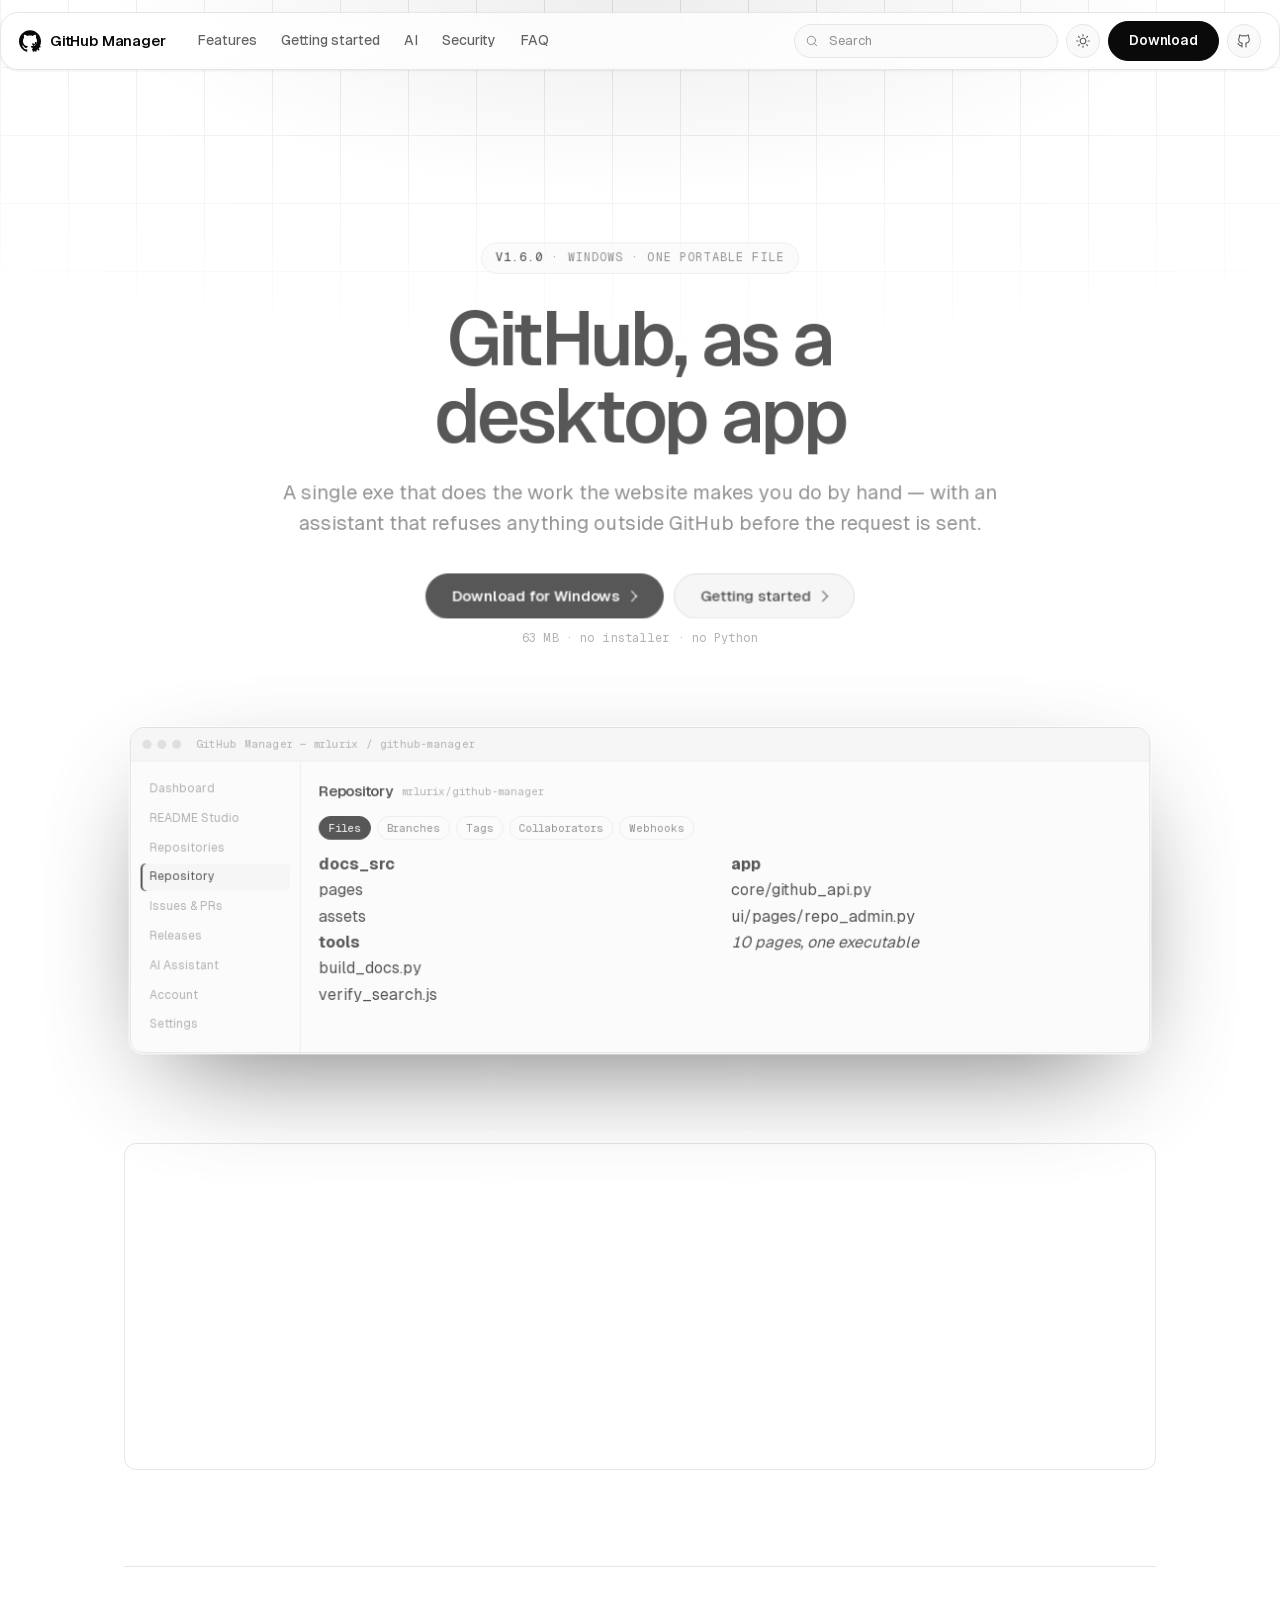
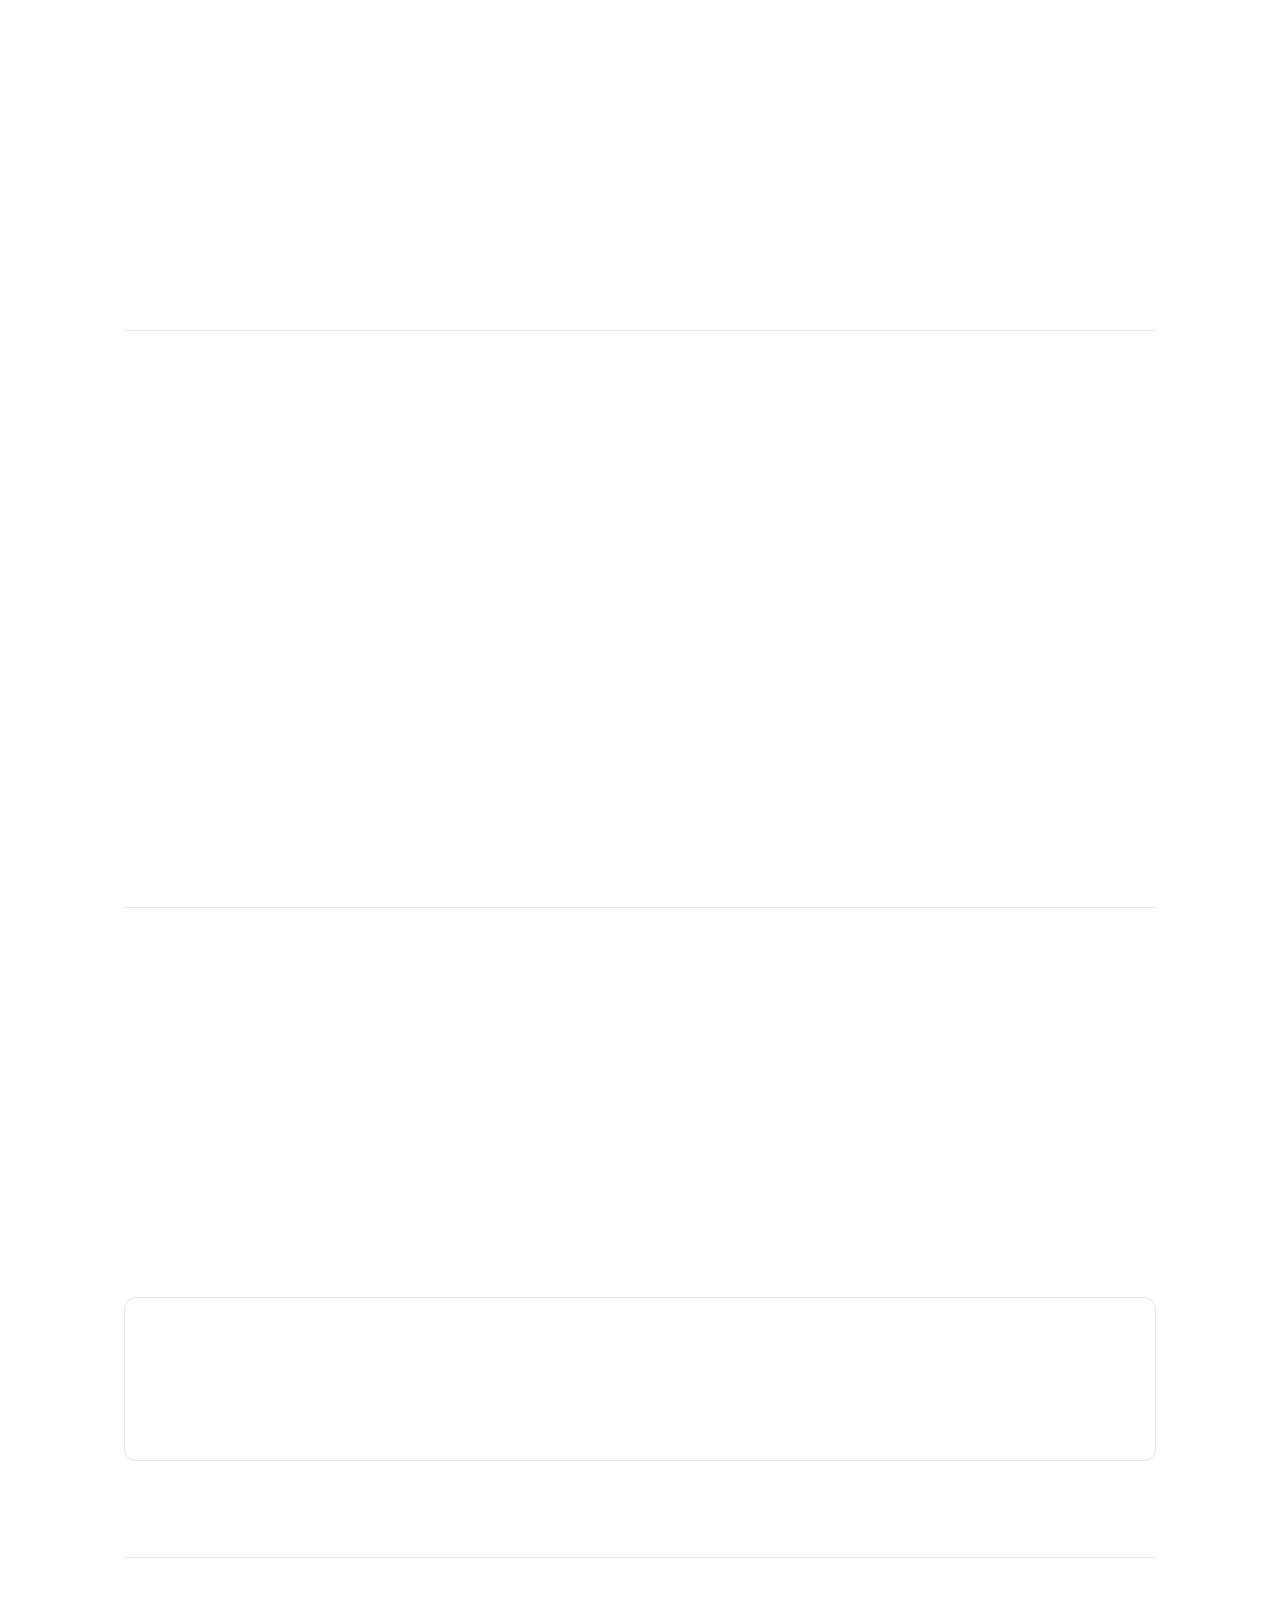
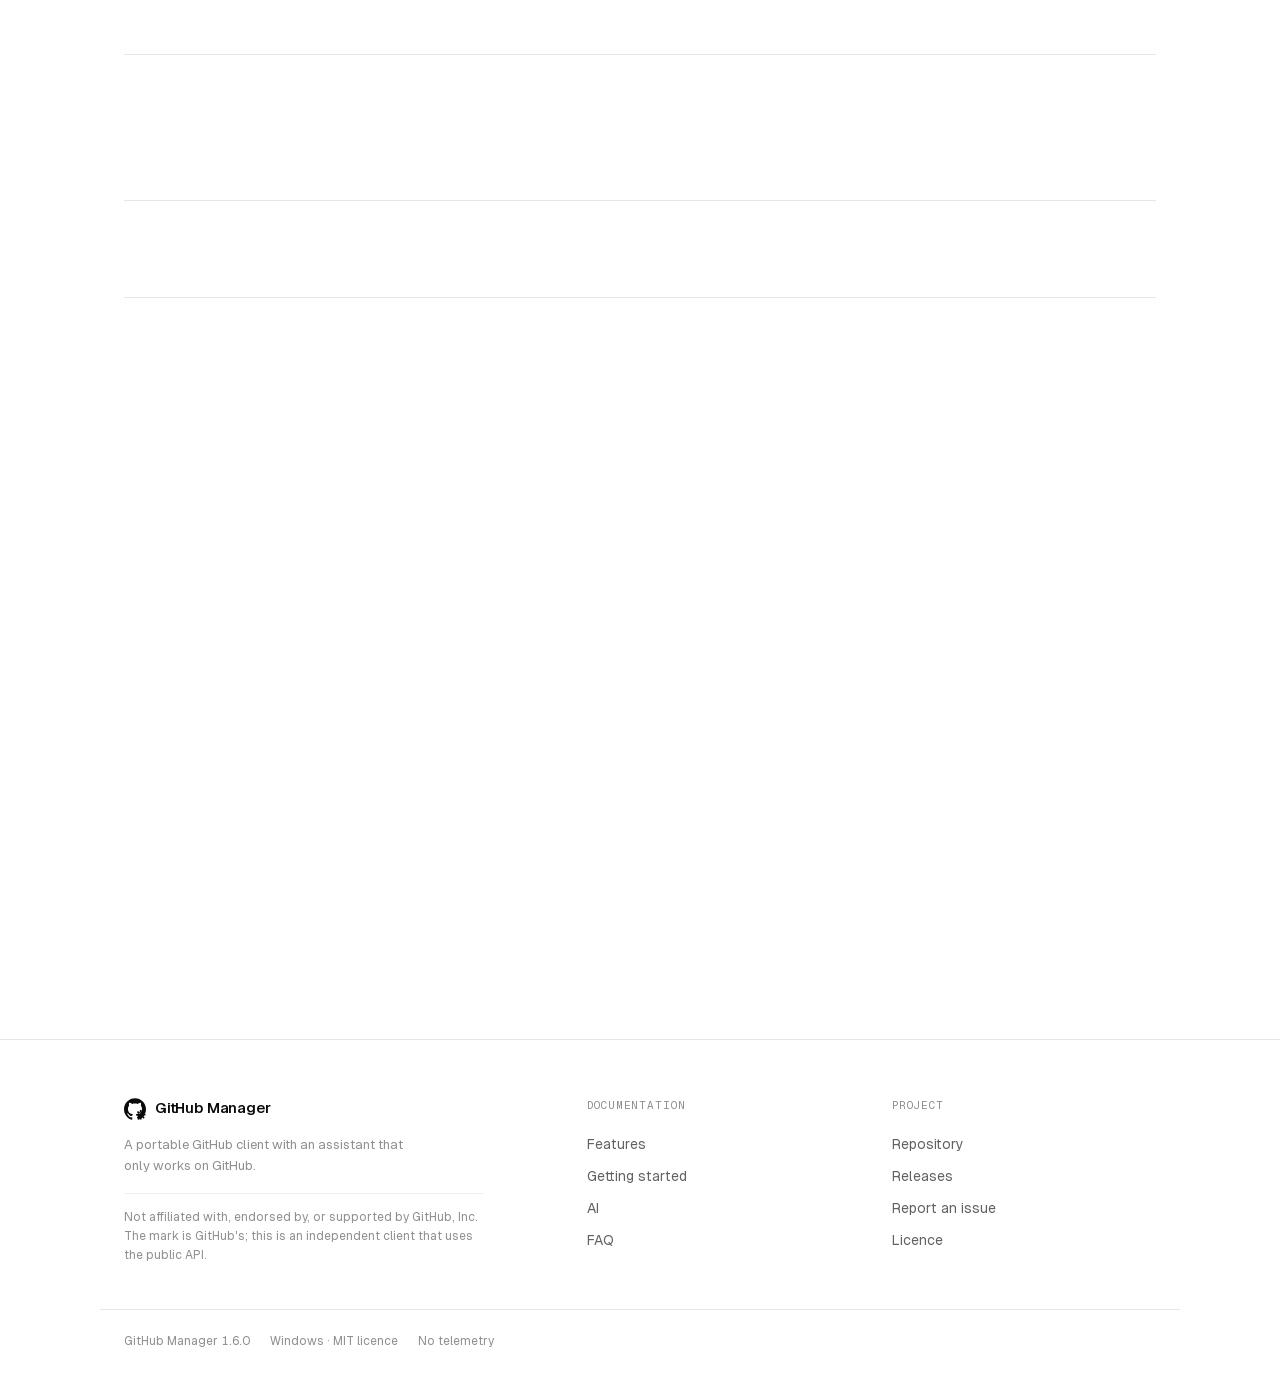
==== commit 7ccab9ca: "Release 1.6.0 Minor rather than patch: the path and branch validators now reject input they used to " ====
--- a/docs/index.html
+++ b/docs/index.html
@@ -100,7 +100,7 @@
 <main id="main">
 <div class="marketing">
 <div class="hero">
-  <p class="eyebrow" data-reveal="scale"><b>v1.5.0</b> · Windows · one portable file</p>
+  <p class="eyebrow" data-reveal="scale"><b>v1.6.0</b> · Windows · one portable file</p>
   <h1 data-reveal="scale">GitHub, as a desktop app</h1>
   <p class="lede" data-reveal="scale">
     A single exe that does the work the website makes you do by hand — with an
@@ -325,7 +325,7 @@
     <div class="foot-col"><h4>Documentation</h4><a href="features.html">Features</a><a href="install.html">Getting started</a><a href="ai.html">AI</a><a href="faq.html">FAQ</a></div><div class="foot-col"><h4>Project</h4><a href="https://github.com/mrlurix/github-manager" target="_blank" rel="noopener noreferrer">Repository</a><a href="https://github.com/mrlurix/github-manager/releases/latest" target="_blank" rel="noopener noreferrer">Releases</a><a href="https://github.com/mrlurix/github-manager/issues" target="_blank" rel="noopener noreferrer">Report an issue</a><a href="https://github.com/mrlurix/github-manager/blob/main/LICENSE" target="_blank" rel="noopener noreferrer">Licence</a></div>
   </div>
   <div class="foot-base">
-    <span>GitHub Manager 1.5.0</span>
+    <span>GitHub Manager 1.6.0</span>
     <span>Windows &middot; MIT licence</span>
     <span>No telemetry</span>
   </div>
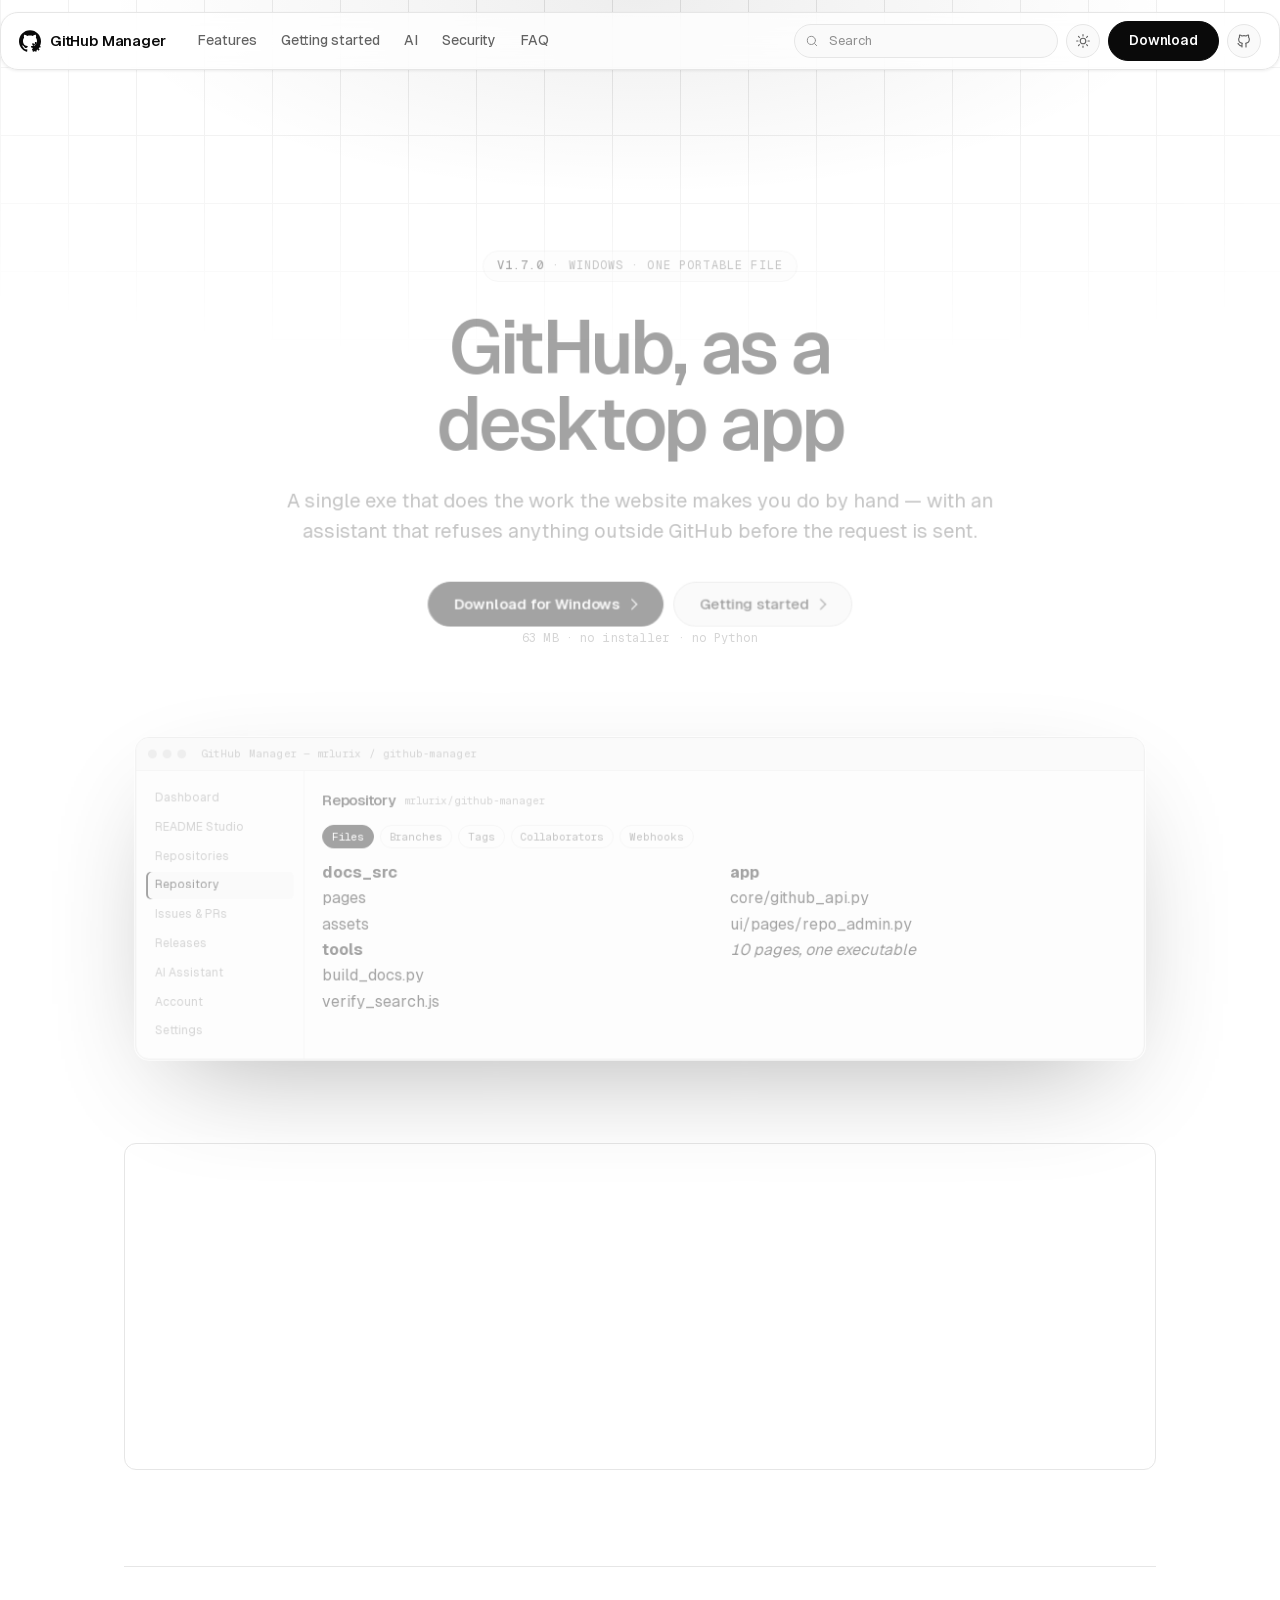
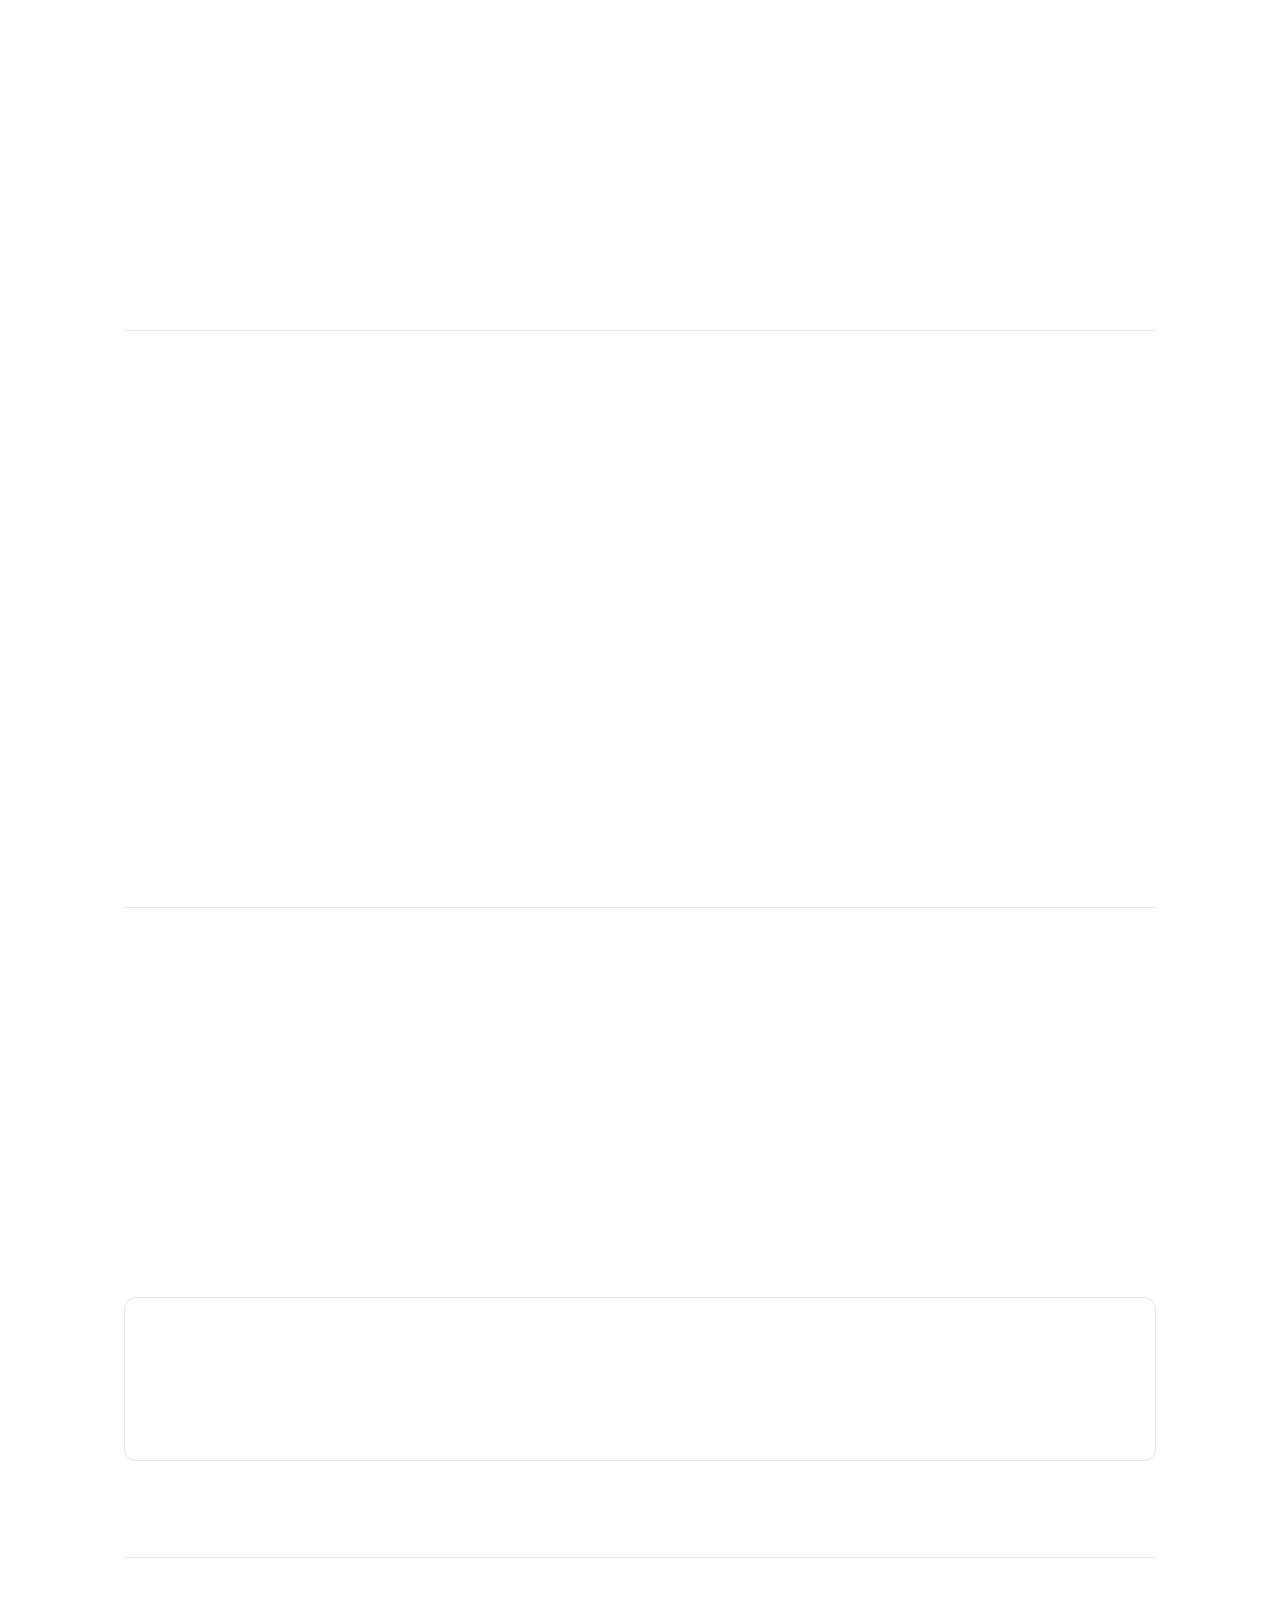
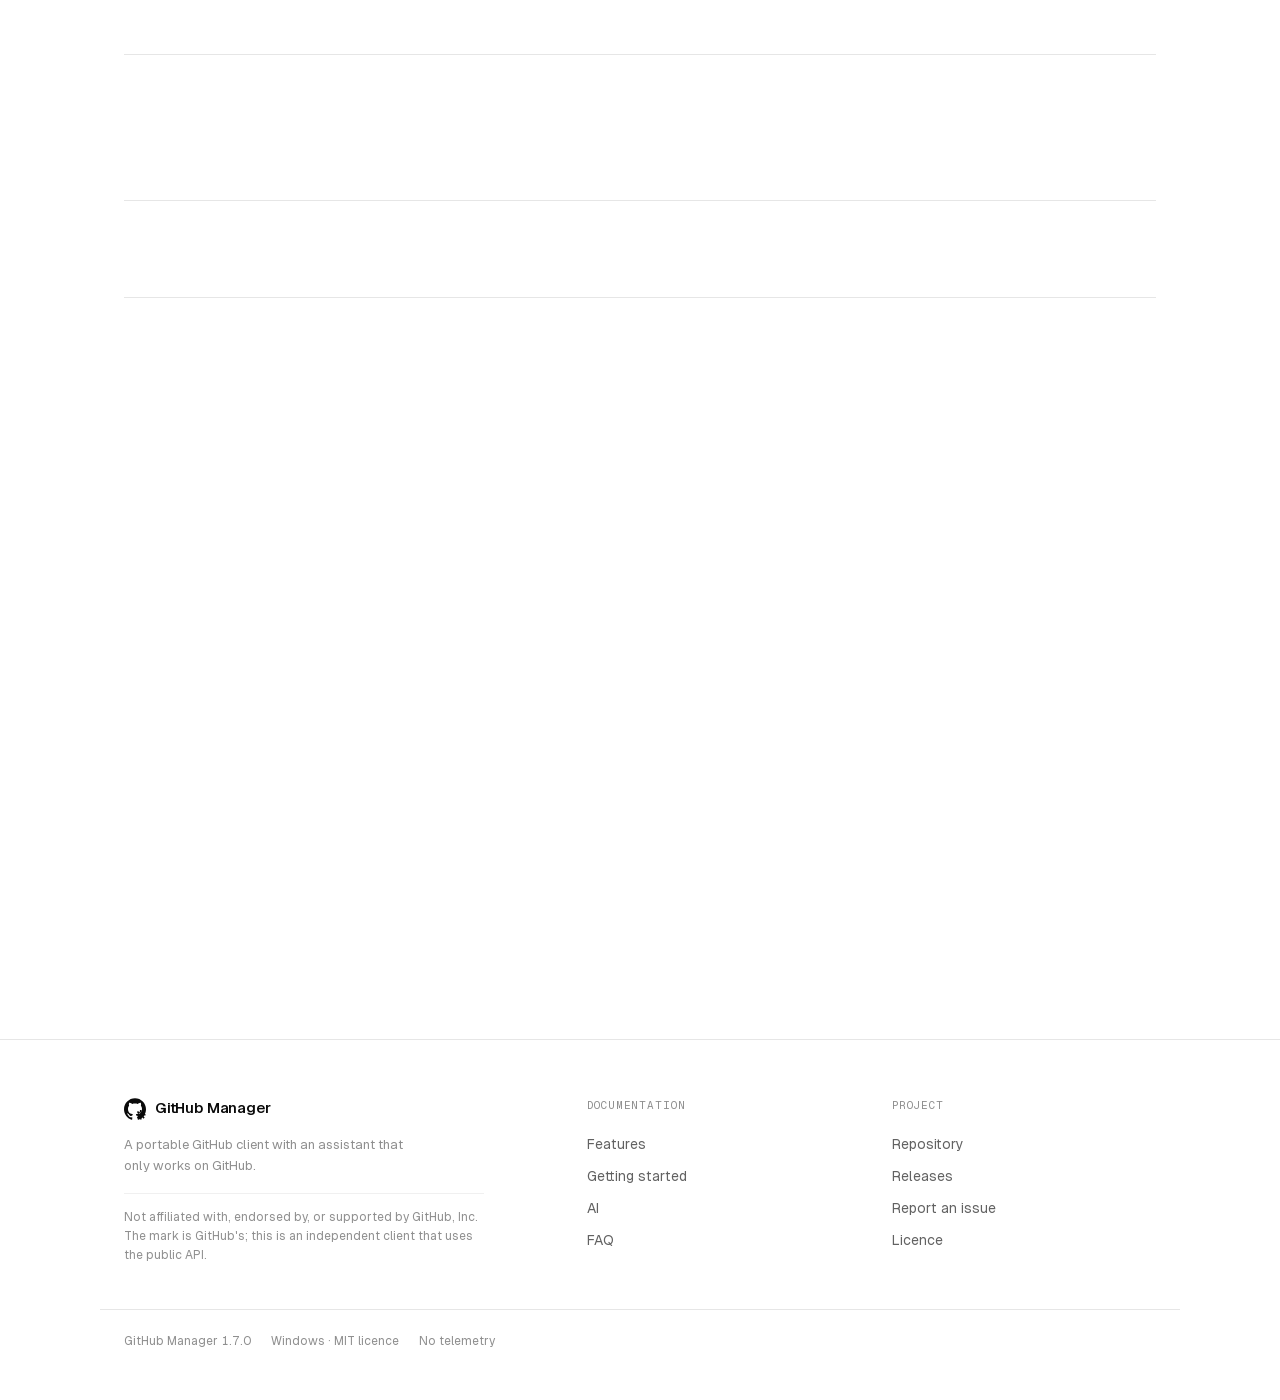
==== commit 07db93e0: "Address the second security review 1. Reversible secret storage on macOS and Linux. The fallback wro" ====
--- a/docs/index.html
+++ b/docs/index.html
@@ -100,7 +100,7 @@
 <main id="main">
 <div class="marketing">
 <div class="hero">
-  <p class="eyebrow" data-reveal="scale"><b>v1.6.0</b> · Windows · one portable file</p>
+  <p class="eyebrow" data-reveal="scale"><b>v1.7.0</b> · Windows · one portable file</p>
   <h1 data-reveal="scale">GitHub, as a desktop app</h1>
   <p class="lede" data-reveal="scale">
     A single exe that does the work the website makes you do by hand — with an
@@ -325,7 +325,7 @@
     <div class="foot-col"><h4>Documentation</h4><a href="features.html">Features</a><a href="install.html">Getting started</a><a href="ai.html">AI</a><a href="faq.html">FAQ</a></div><div class="foot-col"><h4>Project</h4><a href="https://github.com/mrlurix/github-manager" target="_blank" rel="noopener noreferrer">Repository</a><a href="https://github.com/mrlurix/github-manager/releases/latest" target="_blank" rel="noopener noreferrer">Releases</a><a href="https://github.com/mrlurix/github-manager/issues" target="_blank" rel="noopener noreferrer">Report an issue</a><a href="https://github.com/mrlurix/github-manager/blob/main/LICENSE" target="_blank" rel="noopener noreferrer">Licence</a></div>
   </div>
   <div class="foot-base">
-    <span>GitHub Manager 1.6.0</span>
+    <span>GitHub Manager 1.7.0</span>
     <span>Windows &middot; MIT licence</span>
     <span>No telemetry</span>
   </div>
